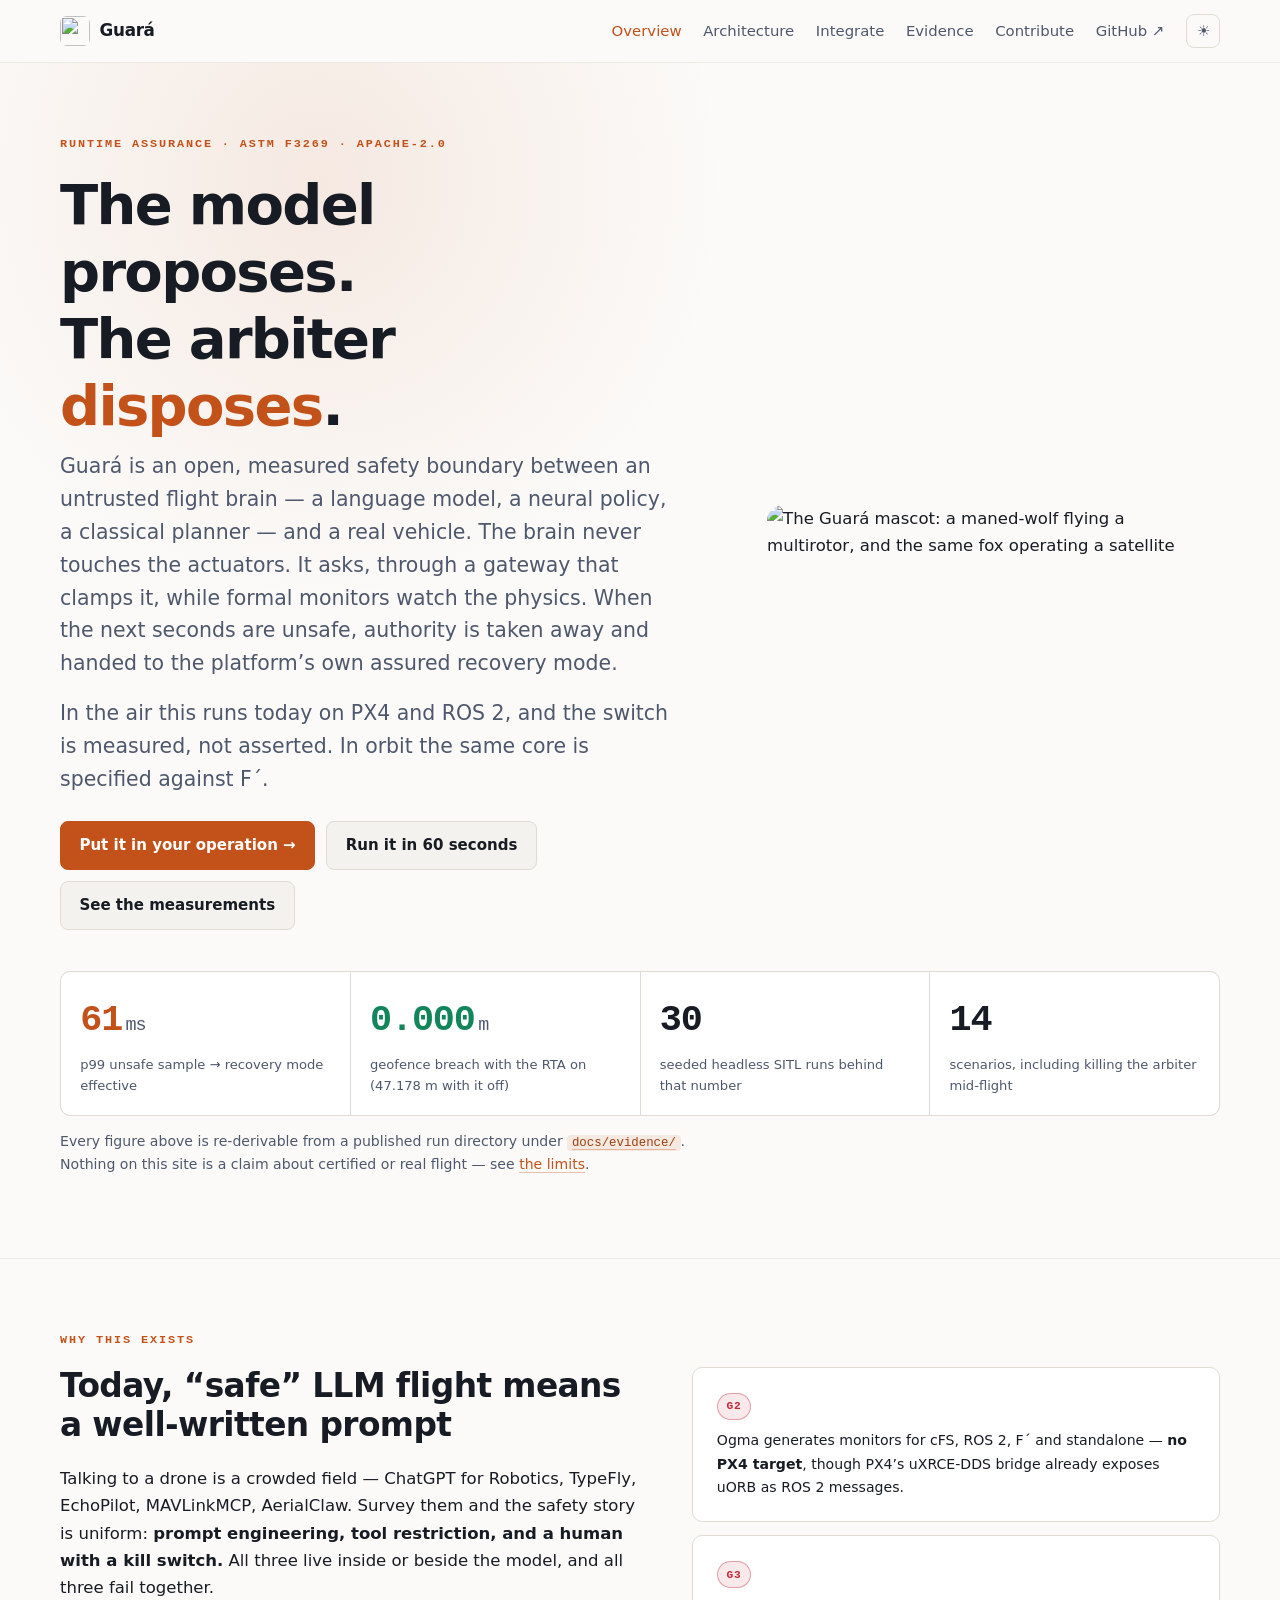
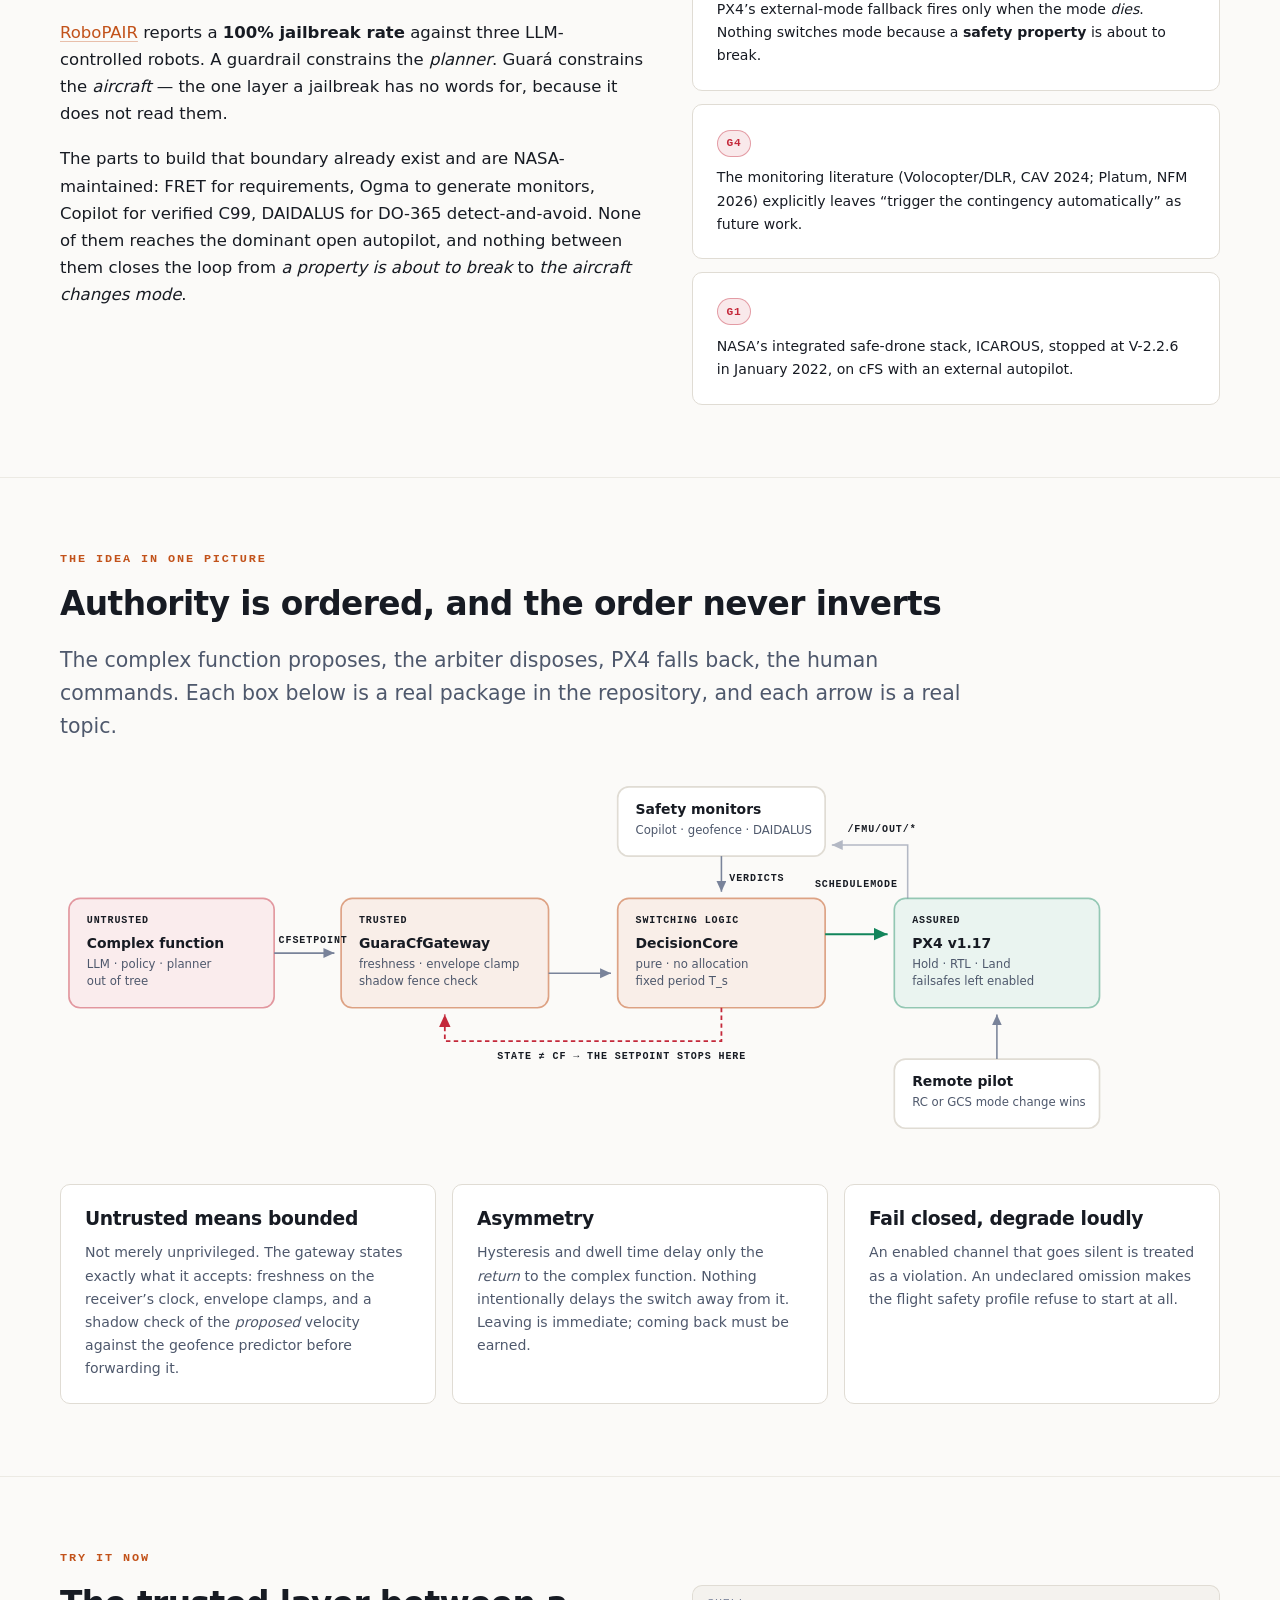
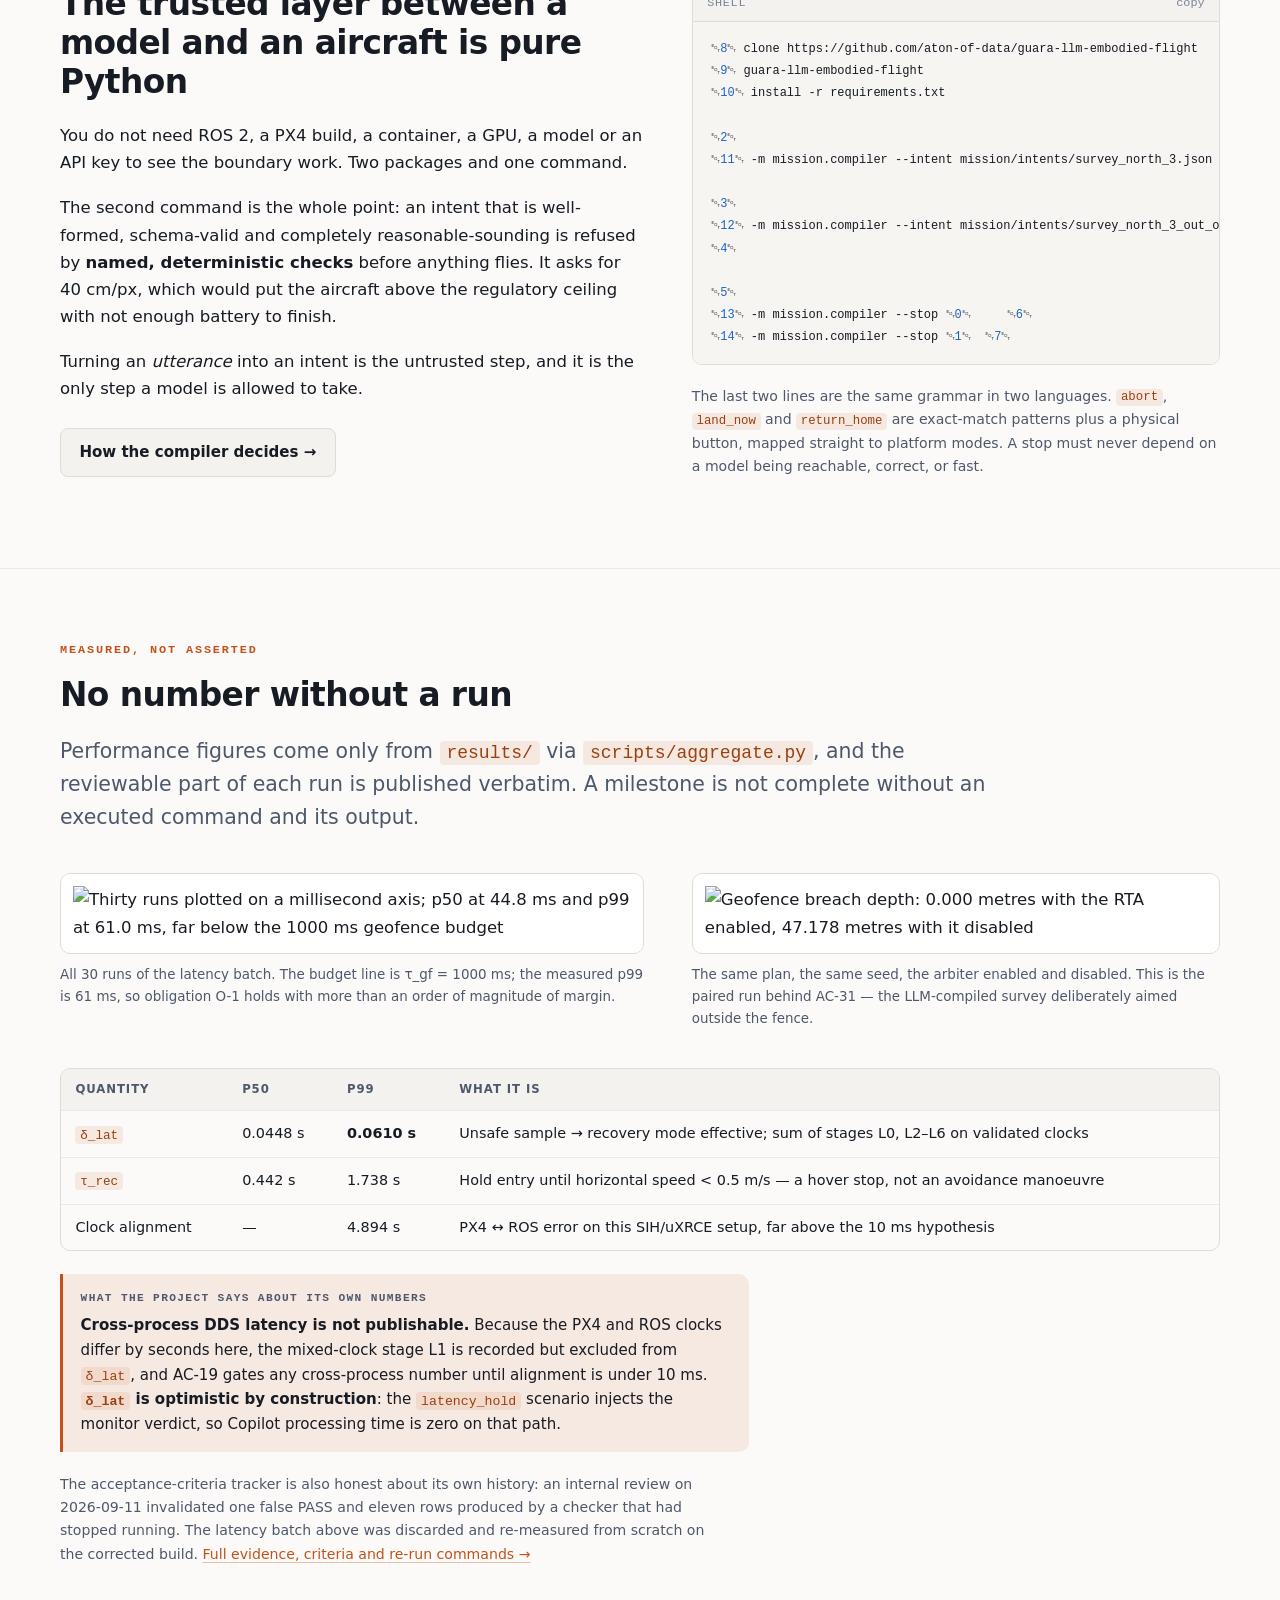
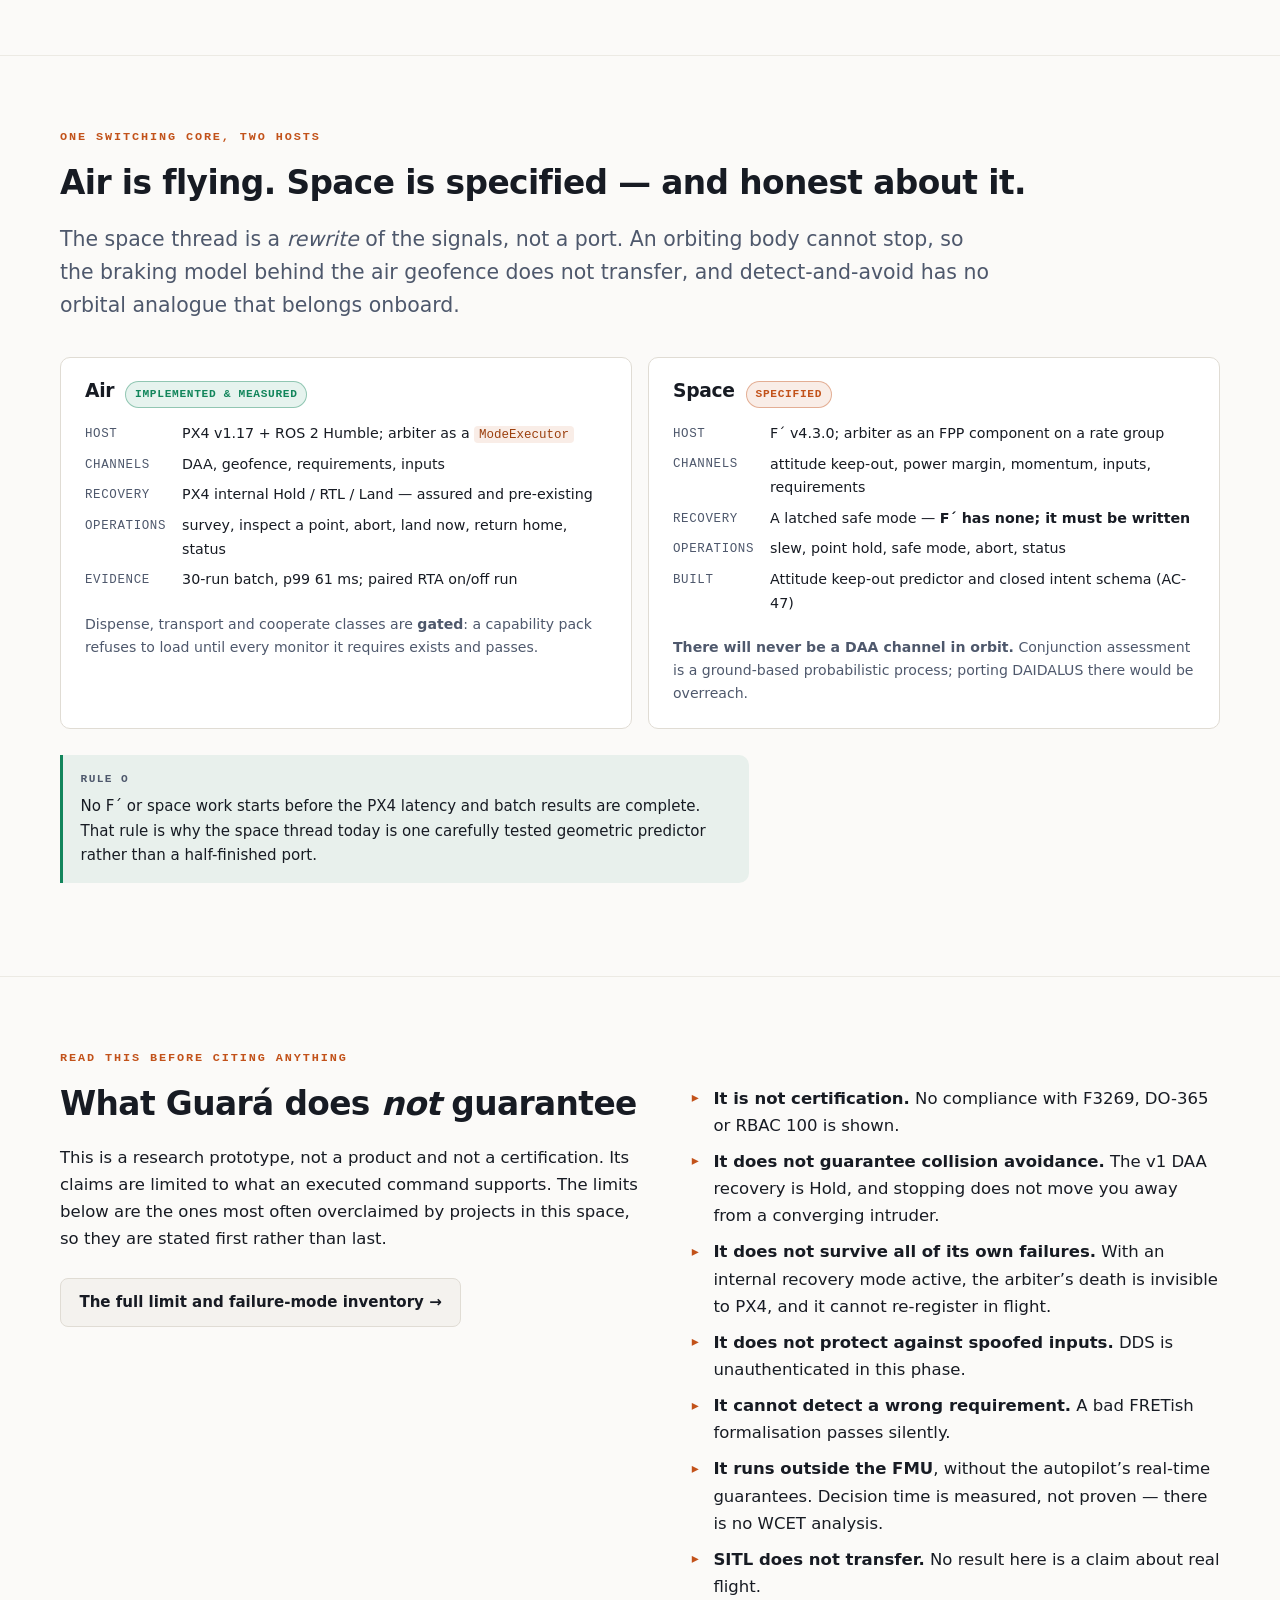
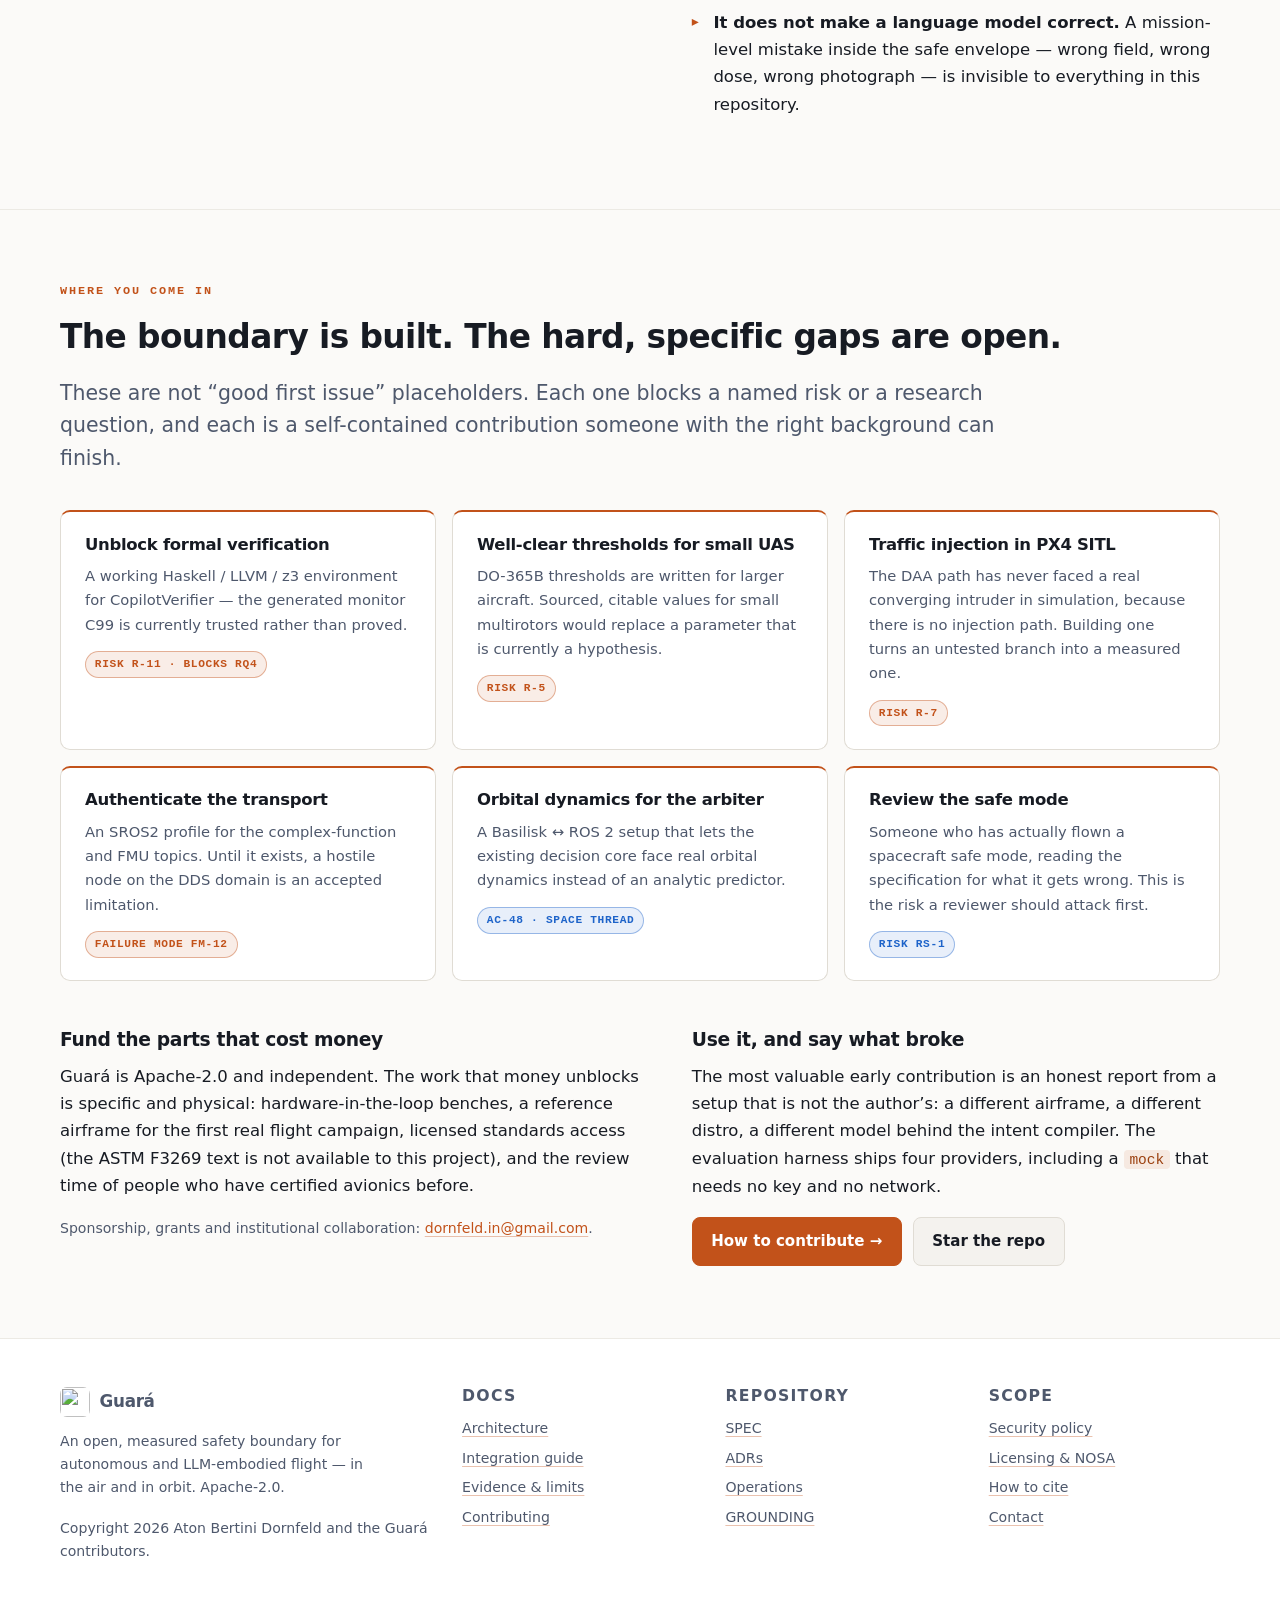
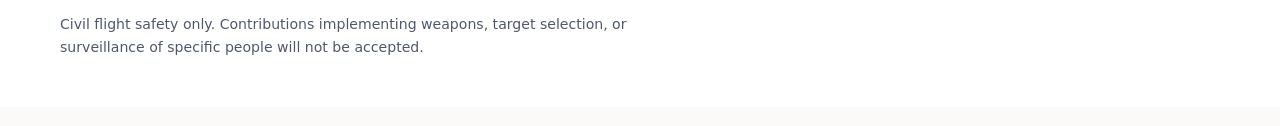
==== site/index.html @ 159bbda3 "feat(site): add the overview page The landing page states the gap, the authority chain, the measured" ====
<!-- SPDX-License-Identifier: Apache-2.0 -->
<!doctype html>
<html lang="en" data-theme="dark">
<head>
<meta charset="utf-8">
<meta name="viewport" content="width=device-width, initial-scale=1">
<title>Guará — a measured safety boundary for LLM-embodied flight</title>
<meta name="description" content="Open-source runtime assurance (ASTM F3269) that bounds what a language model, neural policy or planner can do to an aircraft or a spacecraft. PX4 + ROS 2 today, F´ next. p99 switch latency measured at 61 ms.">
<meta property="og:title" content="Guará — a measured safety boundary for LLM-embodied flight">
<meta property="og:description" content="The model proposes. The arbiter disposes. The autopilot recovers. Measured, not asserted: p99 switch latency 61 ms over 30 seeded runs.">
<meta property="og:type" content="website">
<meta property="og:image" content="assets/guara-mascot.png">
<link rel="icon" href="assets/guara-mascot.png">
<link rel="stylesheet" href="assets/style.css">
<style>
  /* ---- hero ---- */
  .hero { padding-block: 4.5rem 4rem; position: relative; overflow: hidden; }
  .hero::before {
    content: ""; position: absolute; inset: -40% 30% 40% -20%; pointer-events: none;
    background: radial-gradient(closest-side, var(--accent-dim), transparent 70%);
  }
  .hero .wrap { position: relative; }
  .hero-grid { display: grid; grid-template-columns: 1.12fr .88fr; gap: 3.5rem; align-items: center; }
  @media (max-width: 950px) { .hero-grid { grid-template-columns: 1fr; gap: 2.5rem; } }
  .hero h1 { margin-bottom: .7rem; }
  .hero h1 .hl { color: var(--accent); }
  .mascot { width: 100%; max-width: 420px; border-radius: 16px; display: block; margin-inline: auto; }

  .statbar {
    display: grid; grid-template-columns: repeat(4, minmax(0,1fr)); gap: 1px;
    background: var(--line); border: 1px solid var(--line); border-radius: var(--radius);
    overflow: hidden; margin-top: 2.6rem;
  }
  .statbar > div { background: var(--bg-panel); padding: 1.1rem 1.2rem; }
  @media (max-width: 760px) { .statbar { grid-template-columns: 1fr 1fr; } }

  /* ---- chain diagram ---- */
  .chain { width: 100%; height: auto; display: block; }
  .chain .box { fill: var(--bg-panel); stroke: var(--line); stroke-width: 1.5; }
  .chain .box-untrusted { fill: color-mix(in srgb, var(--unsafe) 9%, var(--bg-panel)); stroke: color-mix(in srgb, var(--unsafe) 45%, transparent); }
  .chain .box-trusted  { fill: color-mix(in srgb, var(--accent) 10%, var(--bg-panel)); stroke: color-mix(in srgb, var(--accent) 50%, transparent); }
  .chain .box-platform { fill: color-mix(in srgb, var(--clear) 9%, var(--bg-panel)); stroke: color-mix(in srgb, var(--clear) 42%, transparent); }
  .chain text { font-family: var(--sans); fill: var(--fg); }
  .chain .lbl { font-size: 12.5px; font-weight: 620; }
  .chain .sub { font-size: 10.5px; fill: var(--fg-muted); }
  .chain .tag { font-family: var(--mono); font-size: 9px; letter-spacing: .09em; text-transform: uppercase; font-weight: 600; }
  .chain .flow { stroke: var(--fg-faint); stroke-width: 1.4; fill: none; }
  .chain .flow-cut { stroke: var(--unsafe); stroke-width: 1.6; fill: none; stroke-dasharray: 4 3; }
  .chain .flow-rec { stroke: var(--clear); stroke-width: 1.8; fill: none; }

  /* ---- domain cards ---- */
  .domain { display: flex; flex-direction: column; gap: .9rem; height: 100%; }
  .domain .hd { display: flex; align-items: baseline; gap: .7rem; }
  .domain h3 { margin: 0; }
  .domain dl { margin: 0; display: grid; grid-template-columns: auto 1fr; gap: .45rem 1rem; font-size: .89rem; }
  .domain dt { color: var(--fg-muted); font-family: var(--mono); font-size: .78rem; text-transform: uppercase; letter-spacing: .05em; padding-top: .15em; }
  .domain dd { margin: 0; }

  /* ---- funding cards ---- */
  .ask { border-top: 2px solid var(--accent); }
  .ask h3 { font-size: 1.03rem; }
  .ask p { font-size: .92rem; margin-bottom: .7rem; }
</style>
</head>
<body>

<header class="site">
  <div class="wrap bar">
    <a class="brand" href="index.html"><img src="assets/guara-mascot.png" alt=""><span>Guará</span></a>
    <nav class="site">
      <a href="index.html" aria-current="page">Overview</a>
      <a href="architecture.html">Architecture</a>
      <a href="integrate.html">Integrate</a>
      <a href="evidence.html">Evidence</a>
      <a href="contribute.html">Contribute</a>
      <a href="https://github.com/aton-of-data/guara-llm-embodied-flight">GitHub&nbsp;↗</a>
      <button class="icon-btn" id="theme-toggle" type="button" aria-label="Switch theme">☾</button>
    </nav>
  </div>
</header>

<!-- ================= HERO ================= -->
<section class="hero">
  <div class="wrap">
    <div class="hero-grid">
      <div>
        <p class="eyebrow">Runtime assurance · ASTM F3269 · Apache-2.0</p>
        <h1>The model proposes.<br>The arbiter <span class="hl">disposes</span>.</h1>
        <p class="lede">
          Guará is an open, measured safety boundary between an untrusted flight brain — a language
          model, a neural policy, a classical planner — and a real vehicle. The brain never touches
          the actuators. It asks, through a gateway that clamps it, while formal monitors watch the
          physics. When the next seconds are unsafe, authority is taken away and handed to the
          platform&rsquo;s own assured recovery mode.
        </p>
        <p class="lede">
          In the air this runs today on PX4 and ROS 2, and the switch is measured, not asserted.
          In orbit the same core is specified against F´.
        </p>
        <div class="btn-row">
          <a class="btn btn-primary" href="integrate.html">Put it in your operation →</a>
          <a class="btn" href="#sixty">Run it in 60 seconds</a>
          <a class="btn" href="evidence.html">See the measurements</a>
        </div>
      </div>
      <div>
        <img class="mascot" src="assets/guara-mascot.png"
             alt="The Guará mascot: a maned-wolf flying a multirotor, and the same fox operating a satellite">
      </div>
    </div>

    <div class="statbar">
      <div class="stat accent">
        <span class="v">61<span class="u">ms</span></span>
        <span class="k">p99 unsafe sample → recovery mode effective</span>
      </div>
      <div class="stat clear">
        <span class="v">0.000<span class="u">m</span></span>
        <span class="k">geofence breach with the RTA on (47.178 m with it off)</span>
      </div>
      <div class="stat">
        <span class="v">30</span>
        <span class="k">seeded headless SITL runs behind that number</span>
      </div>
      <div class="stat">
        <span class="v">14</span>
        <span class="k">scenarios, including killing the arbiter mid-flight</span>
      </div>
    </div>
    <p class="small muted" style="margin-top:.9rem">
      Every figure above is re-derivable from a published run directory under
      <a href="https://github.com/aton-of-data/guara-llm-embodied-flight/tree/main/docs/evidence"><code>docs/evidence/</code></a>.
      Nothing on this site is a claim about certified or real flight — see
      <a href="#limits">the limits</a>.
    </p>
  </div>
</section>

<!-- ================= THE GAP ================= -->
<section id="gap">
  <div class="wrap">
    <p class="eyebrow">Why this exists</p>
    <div class="split">
      <div>
        <h2>Today, &ldquo;safe&rdquo; LLM flight means a well-written prompt</h2>
        <p>
          Talking to a drone is a crowded field — ChatGPT for Robotics, TypeFly, EchoPilot,
          MAVLinkMCP, AerialClaw. Survey them and the safety story is uniform:
          <strong>prompt engineering, tool restriction, and a human with a kill switch.</strong>
          All three live inside or beside the model, and all three fail together.
        </p>
        <p>
          <a href="https://arxiv.org/abs/2410.13691">RoboPAIR</a> reports a
          <strong>100% jailbreak rate</strong> against three LLM-controlled robots. A guardrail
          constrains the <em>planner</em>. Guará constrains the <em>aircraft</em> — the one layer
          a jailbreak has no words for, because it does not read them.
        </p>
        <p>
          The parts to build that boundary already exist and are NASA-maintained: FRET for
          requirements, Ogma to generate monitors, Copilot for verified C99, DAIDALUS for DO-365
          detect-and-avoid. None of them reaches the dominant open autopilot, and nothing between
          them closes the loop from <em>a property is about to break</em> to
          <em>the aircraft changes mode</em>.
        </p>
      </div>
      <div class="grid" style="gap:.8rem">
        <div class="panel">
          <span class="pill no">G2</span>
          <p class="small" style="margin:.6rem 0 0">
            Ogma generates monitors for cFS, ROS 2, F´ and standalone — <strong>no PX4 target</strong>,
            though PX4&rsquo;s uXRCE-DDS bridge already exposes uORB as ROS 2 messages.
          </p>
        </div>
        <div class="panel">
          <span class="pill no">G3</span>
          <p class="small" style="margin:.6rem 0 0">
            PX4&rsquo;s external-mode fallback fires only when the mode <em>dies</em>. Nothing
            switches mode because a <strong>safety property</strong> is about to break.
          </p>
        </div>
        <div class="panel">
          <span class="pill no">G4</span>
          <p class="small" style="margin:.6rem 0 0">
            The monitoring literature (Volocopter/DLR, CAV 2024; Platum, NFM 2026) explicitly
            leaves &ldquo;trigger the contingency automatically&rdquo; as future work.
          </p>
        </div>
        <div class="panel">
          <span class="pill no">G1</span>
          <p class="small" style="margin:.6rem 0 0">
            NASA&rsquo;s integrated safe-drone stack, ICAROUS, stopped at V-2.2.6 in January 2022,
            on cFS with an external autopilot.
          </p>
        </div>
      </div>
    </div>
  </div>
</section>

<!-- ================= THE CHAIN ================= -->
<section id="chain">
  <div class="wrap">
    <p class="eyebrow">The idea in one picture</p>
    <h2>Authority is ordered, and the order never inverts</h2>
    <p class="lede" style="margin-bottom:2.2rem">
      The complex function proposes, the arbiter disposes, PX4 falls back, the human commands.
      Each box below is a real package in the repository, and each arrow is a real topic.
    </p>

    <svg class="chain" viewBox="0 0 1040 330" role="img"
         aria-label="Authority chain: an untrusted complex function proposes a setpoint to a gateway that clamps it; monitors, a geofence predictor and a DAA node feed the DecisionCore, which can cut the gateway and command PX4 into an assured recovery mode.">
      <!-- untrusted -->
      <rect class="box box-untrusted" x="8" y="108" width="184" height="98" rx="10"/>
      <text class="tag" x="24" y="130" fill="var(--unsafe)">Untrusted</text>
      <text class="lbl" x="24" y="152">Complex function</text>
      <text class="sub" x="24" y="170">LLM · policy · planner</text>
      <text class="sub" x="24" y="186">out of tree</text>

      <!-- gateway -->
      <rect class="box box-trusted" x="252" y="108" width="186" height="98" rx="10"/>
      <text class="tag" x="268" y="130" fill="var(--accent)">Trusted</text>
      <text class="lbl" x="268" y="152">GuaraCfGateway</text>
      <text class="sub" x="268" y="170">freshness · envelope clamp</text>
      <text class="sub" x="268" y="186">shadow fence check</text>

      <!-- decision core -->
      <rect class="box box-trusted" x="500" y="108" width="186" height="98" rx="10"/>
      <text class="tag" x="516" y="130" fill="var(--accent)">Switching logic</text>
      <text class="lbl" x="516" y="152">DecisionCore</text>
      <text class="sub" x="516" y="170">pure · no allocation</text>
      <text class="sub" x="516" y="186">fixed period T_s</text>

      <!-- px4 -->
      <rect class="box box-platform" x="748" y="108" width="184" height="98" rx="10"/>
      <text class="tag" x="764" y="130" fill="var(--clear)">Assured</text>
      <text class="lbl" x="764" y="152">PX4 v1.17</text>
      <text class="sub" x="764" y="170">Hold · RTL · Land</text>
      <text class="sub" x="764" y="186">failsafes left enabled</text>

      <!-- monitors row -->
      <rect class="box" x="500" y="8" width="186" height="62" rx="10"/>
      <text class="lbl" x="516" y="32">Safety monitors</text>
      <text class="sub" x="516" y="50">Copilot · geofence · DAIDALUS</text>

      <!-- human -->
      <rect class="box" x="748" y="252" width="184" height="62" rx="10"/>
      <text class="lbl" x="764" y="276">Remote pilot</text>
      <text class="sub" x="764" y="294">RC or GCS mode change wins</text>

      <!-- arrows -->
      <defs>
        <marker id="ah" markerWidth="9" markerHeight="9" refX="7" refY="3.2" orient="auto">
          <path d="M0,0 L7,3.2 L0,6.4 z" fill="var(--fg-faint)"/>
        </marker>
        <marker id="ahr" markerWidth="9" markerHeight="9" refX="7" refY="3.2" orient="auto">
          <path d="M0,0 L7,3.2 L0,6.4 z" fill="var(--clear)"/>
        </marker>
        <marker id="ahx" markerWidth="9" markerHeight="9" refX="7" refY="3.2" orient="auto">
          <path d="M0,0 L7,3.2 L0,6.4 z" fill="var(--unsafe)"/>
        </marker>
      </defs>

      <path class="flow" d="M192,157 H246" marker-end="url(#ah)"/>
      <text class="tag" x="196" y="148" fill="var(--fg-faint)">CfSetpoint</text>

      <path class="flow" d="M438,175 H494" marker-end="url(#ah)"/>
      <path class="flow" d="M593,70 V102" marker-end="url(#ah)"/>
      <text class="tag" x="600" y="92" fill="var(--fg-faint)">verdicts</text>

      <path class="flow-rec" d="M686,140 H742" marker-end="url(#ahr)"/>
      <text class="tag" x="714" y="98" fill="var(--clear)" text-anchor="middle">scheduleMode</text>

      <path class="flow-cut" d="M593,206 V236 H345 V212" marker-end="url(#ahx)"/>
      <text class="tag" x="392" y="252" fill="var(--unsafe)">state ≠ CF → the setpoint stops here</text>

      <path class="flow" d="M840,252 V212" marker-end="url(#ah)"/>
      <path class="flow" d="M760,108 V60 H692" marker-end="url(#ah)" opacity=".55"/>
      <text class="tag" x="706" y="48" fill="var(--fg-faint)">/fmu/out/*</text>
    </svg>

    <div class="grid g3" style="margin-top:2.4rem">
      <div class="panel">
        <h3>Untrusted means bounded</h3>
        <p class="small muted" style="margin:0">
          Not merely unprivileged. The gateway states exactly what it accepts: freshness on the
          receiver&rsquo;s clock, envelope clamps, and a shadow check of the <em>proposed</em>
          velocity against the geofence predictor before forwarding it.
        </p>
      </div>
      <div class="panel">
        <h3>Asymmetry</h3>
        <p class="small muted" style="margin:0">
          Hysteresis and dwell time delay only the <em>return</em> to the complex function.
          Nothing intentionally delays the switch away from it. Leaving is immediate; coming back
          must be earned.
        </p>
      </div>
      <div class="panel">
        <h3>Fail closed, degrade loudly</h3>
        <p class="small muted" style="margin:0">
          An enabled channel that goes silent is treated as a violation. An undeclared omission
          makes the flight safety profile refuse to start at all.
        </p>
      </div>
    </div>
  </div>
</section>

<!-- ================= 60 SECONDS ================= -->
<section id="sixty">
  <div class="wrap">
    <p class="eyebrow">Try it now</p>
    <div class="split">
      <div>
        <h2>The trusted layer between a model and an aircraft is pure Python</h2>
        <p>
          You do not need ROS 2, a PX4 build, a container, a GPU, a model or an API key to see the
          boundary work. Two packages and one command.
        </p>
        <p>
          The second command is the whole point: an intent that is well-formed, schema-valid and
          completely reasonable-sounding is refused by <strong>named, deterministic checks</strong>
          before anything flies. It asks for 40&nbsp;cm/px, which would put the aircraft above the
          regulatory ceiling with not enough battery to finish.
        </p>
        <p>
          Turning an <em>utterance</em> into an intent is the untrusted step, and it is the only
          step a model is allowed to take.
        </p>
        <div class="btn-row">
          <a class="btn" href="integrate.html#compiler">How the compiler decides →</a>
        </div>
      </div>
      <div>
        <div class="code-head"><span>shell</span><button class="copy" data-label="copy" type="button">copy</button></div>
<pre><code class="language-bash">git clone https://github.com/aton-of-data/guara-llm-embodied-flight
cd guara-llm-embodied-flight
pip install -r requirements.txt

# an intent inside the envelope -> a flyable plan (exit 0)
python3 -m mission.compiler --intent mission/intents/survey_north_3.json

# the same survey at 40 cm/px -> refused, with the checks named (exit 2)
python3 -m mission.compiler --intent mission/intents/survey_north_3_out_of_envelope.json
# refused (checks): gsd_bounds, altitude_ceiling, energy

# the stop path, which never reaches a model at all
python3 -m mission.compiler --stop "land now"     # -> land_now
python3 -m mission.compiler --stop "pouse agora"  # -> land_now</code></pre>
        <p class="small muted">
          The last two lines are the same grammar in two languages. <code>abort</code>,
          <code>land_now</code> and <code>return_home</code> are exact-match patterns plus a
          physical button, mapped straight to platform modes. A stop must never depend on a model
          being reachable, correct, or fast.
        </p>
      </div>
    </div>
  </div>
</section>

<!-- ================= RESULTS ================= -->
<section id="results">
  <div class="wrap">
    <p class="eyebrow">Measured, not asserted</p>
    <h2>No number without a run</h2>
    <p class="lede">
      Performance figures come only from <code>results/</code> via <code>scripts/aggregate.py</code>,
      and the reviewable part of each run is published verbatim. A milestone is not complete
      without an executed command and its output.
    </p>

    <div class="split" style="margin-top:2.5rem">
      <figure>
        <div class="plate">
          <img src="assets/latency-distribution.svg"
               alt="Thirty runs plotted on a millisecond axis; p50 at 44.8 ms and p99 at 61.0 ms, far below the 1000 ms geofence budget">
        </div>
        <figcaption>
          All 30 runs of the latency batch. The budget line is τ_gf = 1000 ms; the measured p99 is
          61 ms, so obligation O-1 holds with more than an order of magnitude of margin.
        </figcaption>
      </figure>
      <figure>
        <div class="plate">
          <img src="assets/geofence-rta-pair.svg"
               alt="Geofence breach depth: 0.000 metres with the RTA enabled, 47.178 metres with it disabled">
        </div>
        <figcaption>
          The same plan, the same seed, the arbiter enabled and disabled. This is the paired run
          behind AC-31 — the LLM-compiled survey deliberately aimed outside the fence.
        </figcaption>
      </figure>
    </div>

    <div class="table-scroll" style="margin-top:1rem">
      <table>
        <thead><tr><th>Quantity</th><th>p50</th><th>p99</th><th>What it is</th></tr></thead>
        <tbody>
          <tr>
            <td><code>δ_lat</code></td><td>0.0448 s</td><td><strong>0.0610 s</strong></td>
            <td>Unsafe sample → recovery mode effective; sum of stages L0, L2–L6 on validated clocks</td>
          </tr>
          <tr>
            <td><code>τ_rec</code></td><td>0.442 s</td><td>1.738 s</td>
            <td>Hold entry until horizontal speed &lt; 0.5 m/s — a hover stop, not an avoidance manoeuvre</td>
          </tr>
          <tr>
            <td>Clock alignment</td><td>—</td><td>4.894 s</td>
            <td>PX4 ↔ ROS error on this SIH/uXRCE setup, far above the 10 ms hypothesis</td>
          </tr>
        </tbody>
      </table>
    </div>

    <div class="note" style="margin-top:1.4rem">
      <span class="tag">What the project says about its own numbers</span>
      <p>
        <strong>Cross-process DDS latency is not publishable.</strong> Because the PX4 and ROS
        clocks differ by seconds here, the mixed-clock stage L1 is recorded but excluded from
        <code>δ_lat</code>, and AC-19 gates any cross-process number until alignment is under
        10 ms. <strong><code>δ_lat</code> is optimistic by construction</strong>: the
        <code>latency_hold</code> scenario injects the monitor verdict, so Copilot processing
        time is zero on that path.
      </p>
    </div>
    <p class="small muted">
      The acceptance-criteria tracker is also honest about its own history: an internal review on
      2026-09-11 invalidated one false PASS and eleven rows produced by a checker that had stopped
      running. The latency batch above was discarded and re-measured from scratch on the corrected
      build. <a href="evidence.html">Full evidence, criteria and re-run commands →</a>
    </p>
  </div>
</section>

<!-- ================= DOMAINS ================= -->
<section id="domains">
  <div class="wrap">
    <p class="eyebrow">One switching core, two hosts</p>
    <h2>Air is flying. Space is specified — and honest about it.</h2>
    <p class="lede">
      The space thread is a <em>rewrite</em> of the signals, not a port. An orbiting body cannot
      stop, so the braking model behind the air geofence does not transfer, and detect-and-avoid
      has no orbital analogue that belongs onboard.
    </p>

    <div class="grid g2" style="margin-top:2.2rem">
      <div class="panel domain">
        <div class="hd"><h3>Air</h3><span class="pill ok">implemented &amp; measured</span></div>
        <dl>
          <dt>Host</dt><dd>PX4 v1.17 + ROS 2 Humble; arbiter as a <code>ModeExecutor</code></dd>
          <dt>Channels</dt><dd>DAA, geofence, requirements, inputs</dd>
          <dt>Recovery</dt><dd>PX4 internal Hold / RTL / Land — assured and pre-existing</dd>
          <dt>Operations</dt><dd>survey, inspect a point, abort, land now, return home, status</dd>
          <dt>Evidence</dt><dd>30-run batch, p99 61 ms; paired RTA on/off run</dd>
        </dl>
        <p class="small muted" style="margin:.4rem 0 0">
          Dispense, transport and cooperate classes are <strong>gated</strong>: a capability pack
          refuses to load until every monitor it requires exists and passes.
        </p>
      </div>

      <div class="panel domain">
        <div class="hd"><h3>Space</h3><span class="pill warn">specified</span></div>
        <dl>
          <dt>Host</dt><dd>F´ v4.3.0; arbiter as an FPP component on a rate group</dd>
          <dt>Channels</dt><dd>attitude keep-out, power margin, momentum, inputs, requirements</dd>
          <dt>Recovery</dt><dd>A latched safe mode — <strong>F´ has none; it must be written</strong></dd>
          <dt>Operations</dt><dd>slew, point hold, safe mode, abort, status</dd>
          <dt>Built</dt><dd>Attitude keep-out predictor and closed intent schema (AC-47)</dd>
        </dl>
        <p class="small muted" style="margin:.4rem 0 0">
          <strong>There will never be a DAA channel in orbit.</strong> Conjunction assessment is a
          ground-based probabilistic process; porting DAIDALUS there would be overreach.
        </p>
      </div>
    </div>

    <div class="note ok" style="margin-top:1.6rem">
      <span class="tag">Rule O</span>
      <p>
        No F´ or space work starts before the PX4 latency and batch results are complete. That rule
        is why the space thread today is one carefully tested geometric predictor rather than a
        half-finished port.
      </p>
    </div>
  </div>
</section>

<!-- ================= LIMITS ================= -->
<section id="limits">
  <div class="wrap">
    <p class="eyebrow">Read this before citing anything</p>
    <div class="split">
      <div>
        <h2>What Guará does <em>not</em> guarantee</h2>
        <p>
          This is a research prototype, not a product and not a certification. Its claims are
          limited to what an executed command supports. The limits below are the ones most often
          overclaimed by projects in this space, so they are stated first rather than last.
        </p>
        <div class="btn-row">
          <a class="btn" href="evidence.html#limits">The full limit and failure-mode inventory →</a>
        </div>
      </div>
      <div>
        <ul class="clean">
          <li><strong>It is not certification.</strong> No compliance with F3269, DO-365 or RBAC 100 is shown.</li>
          <li><strong>It does not guarantee collision avoidance.</strong> The v1 DAA recovery is Hold, and stopping does not move you away from a converging intruder.</li>
          <li><strong>It does not survive all of its own failures.</strong> With an internal recovery mode active, the arbiter&rsquo;s death is invisible to PX4, and it cannot re-register in flight.</li>
          <li><strong>It does not protect against spoofed inputs.</strong> DDS is unauthenticated in this phase.</li>
          <li><strong>It cannot detect a wrong requirement.</strong> A bad FRETish formalisation passes silently.</li>
          <li><strong>It runs outside the FMU</strong>, without the autopilot&rsquo;s real-time guarantees. Decision time is measured, not proven — there is no WCET analysis.</li>
          <li><strong>SITL does not transfer.</strong> No result here is a claim about real flight.</li>
          <li><strong>It does not make a language model correct.</strong> A mission-level mistake inside the safe envelope — wrong field, wrong dose, wrong photograph — is invisible to everything in this repository.</li>
        </ul>
      </div>
    </div>
  </div>
</section>

<!-- ================= INVOLVEMENT ================= -->
<section id="involve">
  <div class="wrap">
    <p class="eyebrow">Where you come in</p>
    <h2>The boundary is built. The hard, specific gaps are open.</h2>
    <p class="lede">
      These are not &ldquo;good first issue&rdquo; placeholders. Each one blocks a named risk or a
      research question, and each is a self-contained contribution someone with the right
      background can finish.
    </p>

    <div class="grid g3" style="margin-top:2.2rem">
      <div class="panel ask">
        <h3>Unblock formal verification</h3>
        <p class="muted">A working Haskell / LLVM / z3 environment for CopilotVerifier — the generated monitor C99 is currently trusted rather than proved.</p>
        <span class="pill warn">risk R-11 · blocks RQ4</span>
      </div>
      <div class="panel ask">
        <h3>Well-clear thresholds for small UAS</h3>
        <p class="muted">DO-365B thresholds are written for larger aircraft. Sourced, citable values for small multirotors would replace a parameter that is currently a hypothesis.</p>
        <span class="pill warn">risk R-5</span>
      </div>
      <div class="panel ask">
        <h3>Traffic injection in PX4 SITL</h3>
        <p class="muted">The DAA path has never faced a real converging intruder in simulation, because there is no injection path. Building one turns an untested branch into a measured one.</p>
        <span class="pill warn">risk R-7</span>
      </div>
      <div class="panel ask">
        <h3>Authenticate the transport</h3>
        <p class="muted">An SROS2 profile for the complex-function and FMU topics. Until it exists, a hostile node on the DDS domain is an accepted limitation.</p>
        <span class="pill warn">failure mode FM-12</span>
      </div>
      <div class="panel ask">
        <h3>Orbital dynamics for the arbiter</h3>
        <p class="muted">A Basilisk ↔ ROS 2 setup that lets the existing decision core face real orbital dynamics instead of an analytic predictor.</p>
        <span class="pill info">AC-48 · space thread</span>
      </div>
      <div class="panel ask">
        <h3>Review the safe mode</h3>
        <p class="muted">Someone who has actually flown a spacecraft safe mode, reading the specification for what it gets wrong. This is the risk a reviewer should attack first.</p>
        <span class="pill info">risk RS-1</span>
      </div>
    </div>

    <div class="split" style="margin-top:3rem">
      <div>
        <h3>Fund the parts that cost money</h3>
        <p>
          Guará is Apache-2.0 and independent. The work that money unblocks is specific and
          physical: hardware-in-the-loop benches, a reference airframe for the first real flight
          campaign, licensed standards access (the ASTM F3269 text is not available to this
          project), and the review time of people who have certified avionics before.
        </p>
        <p class="small muted">
          Sponsorship, grants and institutional collaboration:
          <a href="mailto:dornfeld.in@gmail.com">dornfeld.in@gmail.com</a>.
        </p>
      </div>
      <div>
        <h3>Use it, and say what broke</h3>
        <p>
          The most valuable early contribution is an honest report from a setup that is not the
          author&rsquo;s: a different airframe, a different distro, a different model behind the
          intent compiler. The evaluation harness ships four providers, including a
          <code>mock</code> that needs no key and no network.
        </p>
        <div class="btn-row" style="margin-top:.8rem">
          <a class="btn btn-primary" href="contribute.html">How to contribute →</a>
          <a class="btn" href="https://github.com/aton-of-data/guara-llm-embodied-flight">Star the repo</a>
        </div>
      </div>
    </div>
  </div>
</section>

<footer class="site">
  <div class="wrap cols">
    <div>
      <a class="brand" href="index.html" style="margin-bottom:.8rem"><img src="assets/guara-mascot.png" alt=""><span>Guará</span></a>
      <p class="small" style="max-width:34ch">
        An open, measured safety boundary for autonomous and LLM-embodied flight — in the air and
        in orbit. Apache-2.0.
      </p>
      <p class="small">Copyright 2026 Aton Bertini Dornfeld and the Guará contributors.</p>
    </div>
    <div>
      <h4>Docs</h4>
      <ul class="small">
        <li><a href="architecture.html">Architecture</a></li>
        <li><a href="integrate.html">Integration guide</a></li>
        <li><a href="evidence.html">Evidence &amp; limits</a></li>
        <li><a href="contribute.html">Contributing</a></li>
      </ul>
    </div>
    <div>
      <h4>Repository</h4>
      <ul class="small">
        <li><a href="https://github.com/aton-of-data/guara-llm-embodied-flight/blob/main/docs/SPEC.md">SPEC</a></li>
        <li><a href="https://github.com/aton-of-data/guara-llm-embodied-flight/tree/main/docs/adr">ADRs</a></li>
        <li><a href="https://github.com/aton-of-data/guara-llm-embodied-flight/tree/main/docs/operations">Operations</a></li>
        <li><a href="https://github.com/aton-of-data/guara-llm-embodied-flight/blob/main/GROUNDING.md">GROUNDING</a></li>
      </ul>
    </div>
    <div>
      <h4>Scope</h4>
      <ul class="small">
        <li><a href="https://github.com/aton-of-data/guara-llm-embodied-flight/blob/main/SECURITY.md">Security policy</a></li>
        <li><a href="https://github.com/aton-of-data/guara-llm-embodied-flight/blob/main/docs/LICENSING.md">Licensing &amp; NOSA</a></li>
        <li><a href="https://github.com/aton-of-data/guara-llm-embodied-flight/blob/main/CITATION.cff">How to cite</a></li>
        <li><a href="mailto:dornfeld.in@gmail.com">Contact</a></li>
      </ul>
    </div>
  </div>
  <div class="wrap" style="margin-top:2rem">
    <p class="small" style="margin:0">
      Civil flight safety only. Contributions implementing weapons, target selection, or
      surveillance of specific people will not be accepted.
    </p>
  </div>
</footer>

<script src="assets/site.js"></script>
</body>
</html>
---- site/assets/style.css ----
/* SPDX-License-Identifier: Apache-2.0 */
/* Guará project site — shared design system.
   Dark-first instrument palette: ink ground, guará amber accent, and the two
   state colours the RTA itself uses (clear / unsafe). */

:root {
  --ink-900: #0b0e14;
  --ink-850: #10141c;
  --ink-800: #141924;
  --ink-750: #1a2030;
  --ink-700: #232b3d;
  --ink-600: #333d54;

  --fg:        #e6e9f0;
  --fg-muted:  #9aa5bb;
  --fg-faint:  #6b7691;

  --accent:      #ff8a3d;
  --accent-soft: #ffb37a;
  --accent-dim:  rgba(255, 138, 61, 0.12);

  --clear:  #3ddc97;
  --unsafe: #ff5c6c;
  --info:   #5aa9ff;

  --bg:       var(--ink-900);
  --bg-panel: var(--ink-850);
  --bg-raise: var(--ink-800);
  --bg-code:  var(--ink-800);
  --line:     var(--ink-700);
  --line-soft:var(--ink-750);

  --mono: ui-monospace, SFMono-Regular, "SF Mono", Menlo, Consolas, "Liberation Mono", monospace;
  --sans: "Inter", ui-sans-serif, system-ui, -apple-system, "Segoe UI", Helvetica, Arial, sans-serif;

  --measure: 72ch;
  --radius: 10px;
  --shadow: 0 1px 2px rgba(0,0,0,.4), 0 8px 28px rgba(0,0,0,.28);
}

:root[data-theme="light"] {
  --fg:        #171b23;
  --fg-muted:  #4e586c;
  --fg-faint:  #79839a;
  --accent:      #c2521a;
  --accent-soft: #9b400f;
  --accent-dim:  rgba(194, 82, 26, 0.10);
  --clear:  #12855b;
  --unsafe: #c4283a;
  --info:   #1d63c9;
  --bg:       #fbfaf8;
  --bg-panel: #ffffff;
  --bg-raise: #f4f2ee;
  --bg-code:  #f6f5f2;
  --line:     #e0dcd4;
  --line-soft:#eceae4;
  --shadow: 0 1px 2px rgba(23,27,35,.06), 0 8px 24px rgba(23,27,35,.06);
}

* { box-sizing: border-box; }

html { scroll-behavior: smooth; scroll-padding-top: 88px; }
@media (prefers-reduced-motion: reduce) { html { scroll-behavior: auto; } }

body {
  margin: 0;
  background: var(--bg);
  color: var(--fg);
  font-family: var(--sans);
  font-size: 16.5px;
  line-height: 1.65;
  -webkit-font-smoothing: antialiased;
  text-rendering: optimizeLegibility;
}

/* ---------- layout ---------- */

.wrap { width: min(1160px, calc(100% - 3rem)); margin-inline: auto; }
.narrow { max-width: var(--measure); }

section { padding-block: 4.5rem; }
section + section { border-top: 1px solid var(--line-soft); }

@media (max-width: 640px) {
  .wrap { width: calc(100% - 2rem); }
  section { padding-block: 3rem; }
}

/* ---------- type ---------- */

h1, h2, h3, h4 { line-height: 1.2; letter-spacing: -0.018em; margin: 0 0 .6em; font-weight: 640; }
h1 { font-size: clamp(2.1rem, 5.2vw, 3.5rem); letter-spacing: -0.03em; }
h2 { font-size: clamp(1.5rem, 3.2vw, 2.05rem); }
h3 { font-size: 1.17rem; }
h4 { font-size: .98rem; text-transform: uppercase; letter-spacing: .08em; color: var(--fg-muted); font-weight: 600; }

p { margin: 0 0 1.1rem; max-width: var(--measure); }
a { color: var(--accent); text-decoration-color: color-mix(in srgb, var(--accent) 35%, transparent); text-underline-offset: 3px; }
a:hover { text-decoration-color: currentColor; }

.lede { font-size: clamp(1.06rem, 2.1vw, 1.28rem); color: var(--fg-muted); line-height: 1.6; }
.eyebrow {
  font-family: var(--mono); font-size: .74rem; letter-spacing: .16em;
  text-transform: uppercase; color: var(--accent); margin: 0 0 1rem; font-weight: 600;
}
.muted { color: var(--fg-muted); }
.small { font-size: .88rem; }
code, kbd { font-family: var(--mono); font-size: .88em; }
:not(pre) > code {
  background: var(--accent-dim); color: var(--accent-soft);
  padding: .12em .38em; border-radius: 4px;
}
:root[data-theme="light"] :not(pre) > code { color: var(--accent-soft); }

/* ---------- header ---------- */

header.site {
  position: sticky; top: 0; z-index: 50;
  backdrop-filter: saturate(1.4) blur(12px);
  background: color-mix(in srgb, var(--bg) 86%, transparent);
  border-bottom: 1px solid var(--line-soft);
}
header.site .bar { display: flex; align-items: center; gap: 1.5rem; height: 62px; }
.brand { display: flex; align-items: center; gap: .6rem; font-weight: 680; letter-spacing: -.02em; color: var(--fg); text-decoration: none; font-size: 1.05rem; }
.brand img { width: 30px; height: 30px; border-radius: 7px; object-fit: cover; }
nav.site { display: flex; gap: 1.35rem; margin-left: auto; align-items: center; }
nav.site a { color: var(--fg-muted); text-decoration: none; font-size: .93rem; font-weight: 500; }
nav.site a:hover, nav.site a[aria-current="page"] { color: var(--fg); }
nav.site a[aria-current="page"] { color: var(--accent); }
.icon-btn {
  background: transparent; border: 1px solid var(--line); color: var(--fg-muted);
  width: 34px; height: 34px; border-radius: 8px; cursor: pointer;
  display: grid; place-items: center; font-size: .95rem; line-height: 1;
}
.icon-btn:hover { color: var(--fg); border-color: var(--fg-faint); }
@media (max-width: 860px) {
  nav.site { gap: .9rem; min-width: 0; overflow-x: auto; -ms-overflow-style: none; scrollbar-width: none; }
  nav.site::-webkit-scrollbar { display: none; }
  nav.site a { font-size: .86rem; white-space: nowrap; }
  .brand span { display: none; }
}

/* ---------- buttons ---------- */

.btn {
  display: inline-flex; align-items: center; gap: .5rem;
  padding: .68rem 1.15rem; border-radius: 8px; font-size: .94rem; font-weight: 580;
  text-decoration: none; border: 1px solid var(--line); color: var(--fg);
  background: var(--bg-raise); transition: border-color .15s, transform .15s, background .15s;
}
.btn:hover { border-color: var(--fg-faint); transform: translateY(-1px); }
.btn-primary { background: var(--accent); border-color: var(--accent); color: #140a02; font-weight: 640; }
.btn-primary:hover { background: var(--accent-soft); border-color: var(--accent-soft); }
:root[data-theme="light"] .btn-primary { color: #fff; }
.btn-row { display: flex; flex-wrap: wrap; gap: .7rem; margin-top: 1.6rem; }

/* ---------- panels, grids ---------- */

.panel {
  background: var(--bg-panel); border: 1px solid var(--line);
  border-radius: var(--radius); padding: 1.4rem 1.5rem;
}
.grid { display: grid; gap: 1rem; }
.g2 { grid-template-columns: repeat(2, minmax(0,1fr)); }
.g3 { grid-template-columns: repeat(3, minmax(0,1fr)); }
.g4 { grid-template-columns: repeat(4, minmax(0,1fr)); }
@media (max-width: 900px) { .g3, .g4 { grid-template-columns: repeat(2, minmax(0,1fr)); } }
@media (max-width: 620px) { .g2, .g3, .g4 { grid-template-columns: minmax(0, 1fr); } }

.split { display: grid; grid-template-columns: minmax(0, 1.05fr) minmax(0, .95fr); gap: 3rem; align-items: start; }
@media (max-width: 900px) { .split { grid-template-columns: minmax(0, 1fr); gap: 2rem; } }

/* ---------- stat ---------- */

.stat { display: flex; flex-direction: column; gap: .2rem; }
.stat .v { font-family: var(--mono); font-size: clamp(1.7rem, 3.4vw, 2.3rem); font-weight: 600; letter-spacing: -.03em; color: var(--fg); }
.stat .v .u { font-size: .5em; color: var(--fg-muted); margin-left: .18em; font-weight: 500; }
.stat .k { font-size: .82rem; color: var(--fg-muted); }
.stat.accent .v { color: var(--accent); }
.stat.clear .v { color: var(--clear); }

/* ---------- code ---------- */

pre {
  background: var(--bg-code); border: 1px solid var(--line); border-radius: var(--radius);
  padding: 1rem 1.15rem; overflow-x: auto; margin: 0 0 1.2rem;
  font-size: .855rem; line-height: 1.62; tab-size: 2;
}
pre code { font-family: var(--mono); color: var(--fg); background: none; padding: 0; }
.code-head {
  display: flex; align-items: center; gap: .6rem; justify-content: space-between;
  font-family: var(--mono); font-size: .74rem; letter-spacing: .06em; text-transform: uppercase;
  color: var(--fg-faint); background: var(--bg-raise);
  border: 1px solid var(--line); border-bottom: none;
  border-radius: var(--radius) var(--radius) 0 0; padding: .5rem .9rem;
}
.code-head + pre { border-radius: 0 0 var(--radius) var(--radius); margin-bottom: 1.2rem; }
.code-head > span { min-width: 0; overflow-wrap: anywhere; }
.copy { background: none; border: none; color: var(--fg-faint); cursor: pointer; font: inherit; padding: 0; flex: 0 0 auto; }
.copy:hover { color: var(--accent); }

/* token colours (applied by site.js) */
.t-cmt { color: var(--fg-faint); font-style: italic; }
.t-str { color: var(--clear); }
.t-kw  { color: var(--accent); }
.t-num { color: var(--info); }
.t-fn  { color: var(--accent-soft); }

/* ---------- tables ---------- */

.table-scroll { overflow-x: auto; border: 1px solid var(--line); border-radius: var(--radius); }
table { border-collapse: collapse; width: 100%; font-size: .9rem; }
th, td { text-align: left; padding: .68rem .9rem; border-bottom: 1px solid var(--line-soft); vertical-align: top; }
thead th {
  font-size: .73rem; text-transform: uppercase; letter-spacing: .08em;
  color: var(--fg-muted); background: var(--bg-raise); font-weight: 600; white-space: nowrap;
}
tbody tr:last-child td { border-bottom: none; }
tbody tr:hover { background: var(--bg-raise); }
td code { white-space: nowrap; }

/* ---------- badges / pills ---------- */

.pill {
  display: inline-flex; align-items: center; gap: .35rem;
  font-family: var(--mono); font-size: .7rem; letter-spacing: .06em; text-transform: uppercase;
  padding: .2rem .55rem; border-radius: 999px; border: 1px solid var(--line);
  color: var(--fg-muted); white-space: nowrap; font-weight: 600;
}
.pill.ok   { color: var(--clear);  border-color: color-mix(in srgb, var(--clear) 40%, transparent);  background: color-mix(in srgb, var(--clear) 10%, transparent); }
.pill.warn { color: var(--accent); border-color: color-mix(in srgb, var(--accent) 40%, transparent); background: var(--accent-dim); }
.pill.no   { color: var(--unsafe); border-color: color-mix(in srgb, var(--unsafe) 40%, transparent); background: color-mix(in srgb, var(--unsafe) 10%, transparent); }
.pill.info { color: var(--info);   border-color: color-mix(in srgb, var(--info) 40%, transparent);   background: color-mix(in srgb, var(--info) 10%, transparent); }
.pill-row { display: flex; flex-wrap: wrap; gap: .4rem; }

/* ---------- callouts ---------- */

.note {
  border-left: 3px solid var(--accent); background: var(--accent-dim);
  padding: .95rem 1.1rem; border-radius: 0 var(--radius) var(--radius) 0; margin: 0 0 1.3rem;
  font-size: .94rem; max-width: var(--measure);
}
.note p:last-child { margin-bottom: 0; }
.note.limit  { border-left-color: var(--unsafe); background: color-mix(in srgb, var(--unsafe) 8%, transparent); }
.note.ok     { border-left-color: var(--clear);  background: color-mix(in srgb, var(--clear) 8%, transparent); }
.note .tag {
  display: block; font-family: var(--mono); font-size: .7rem; letter-spacing: .12em;
  text-transform: uppercase; color: var(--fg-muted); margin-bottom: .35rem; font-weight: 600;
}

/* ---------- figure plate (evidence SVGs keep their own light ground) ---------- */

.plate {
  background: #fff; border: 1px solid var(--line); border-radius: var(--radius);
  padding: .75rem; overflow-x: auto;
}
.plate img { display: block; width: 100%; height: auto; }
figure { margin: 0 0 1.4rem; }
figcaption { font-size: .84rem; color: var(--fg-muted); margin-top: .6rem; }

/* ---------- steps ---------- */

ol.steps { list-style: none; counter-reset: s; padding: 0; margin: 0; }
ol.steps > li { counter-increment: s; position: relative; padding-left: 3rem; padding-bottom: 2rem; border-left: 1px solid var(--line); margin-left: 1rem; }
ol.steps > li:last-child { border-left-color: transparent; padding-bottom: 0; }
ol.steps > li::before {
  content: counter(s); position: absolute; left: -1rem; top: -.1rem;
  width: 2rem; height: 2rem; border-radius: 50%;
  background: var(--bg-raise); border: 1px solid var(--line); color: var(--accent);
  display: grid; place-items: center; font-family: var(--mono); font-size: .85rem; font-weight: 600;
}
ol.steps > li > h3 { margin-top: 0; }

/* ---------- doc layout with sidebar ---------- */

.doc { display: grid; grid-template-columns: 232px minmax(0, 1fr); gap: 3.5rem; align-items: start; padding-block: 3rem; }
.doc-body { min-width: 0; }
.doc-body > section { min-width: 0; }
.toc { position: sticky; top: 86px; font-size: .89rem; }
.toc h4 { margin-bottom: .8rem; }
.toc a { display: block; color: var(--fg-muted); text-decoration: none; padding: .26rem 0 .26rem .75rem; border-left: 2px solid var(--line-soft); }
.toc a:hover { color: var(--fg); border-left-color: var(--fg-faint); }
.toc a.active { color: var(--accent); border-left-color: var(--accent); }
.doc-body > section { padding-block: 0 3.2rem; border: none; }
.doc-body > section + section { border-top: 1px solid var(--line-soft); padding-top: 3.2rem; }
@media (max-width: 900px) { .doc { grid-template-columns: minmax(0, 1fr); gap: 1.5rem; } .toc { position: static; display: none; } }

/* ---------- misc ---------- */

ul.clean { list-style: none; padding: 0; margin: 0 0 1.2rem; max-width: var(--measure); }
ul.clean > li { padding-left: 1.35rem; position: relative; margin-bottom: .55rem; }
ul.clean > li::before { content: "▸"; position: absolute; left: 0; color: var(--accent); font-size: .85em; top: .1em; }
ul.tight > li { margin-bottom: .3rem; }

hr.rule { border: none; border-top: 1px solid var(--line-soft); margin: 2.5rem 0; }

footer.site { border-top: 1px solid var(--line-soft); padding-block: 3rem; color: var(--fg-muted); font-size: .9rem; background: var(--bg-panel); }
footer.site a { color: var(--fg-muted); }
footer.site a:hover { color: var(--accent); }
footer.site .cols { display: grid; grid-template-columns: 1.6fr repeat(3, 1fr); gap: 2rem; }
@media (max-width: 800px) { footer.site .cols { grid-template-columns: 1fr 1fr; } }
footer.site h4 { margin-bottom: .7rem; }
footer.site ul { list-style: none; padding: 0; margin: 0; }
footer.site li { margin-bottom: .4rem; }
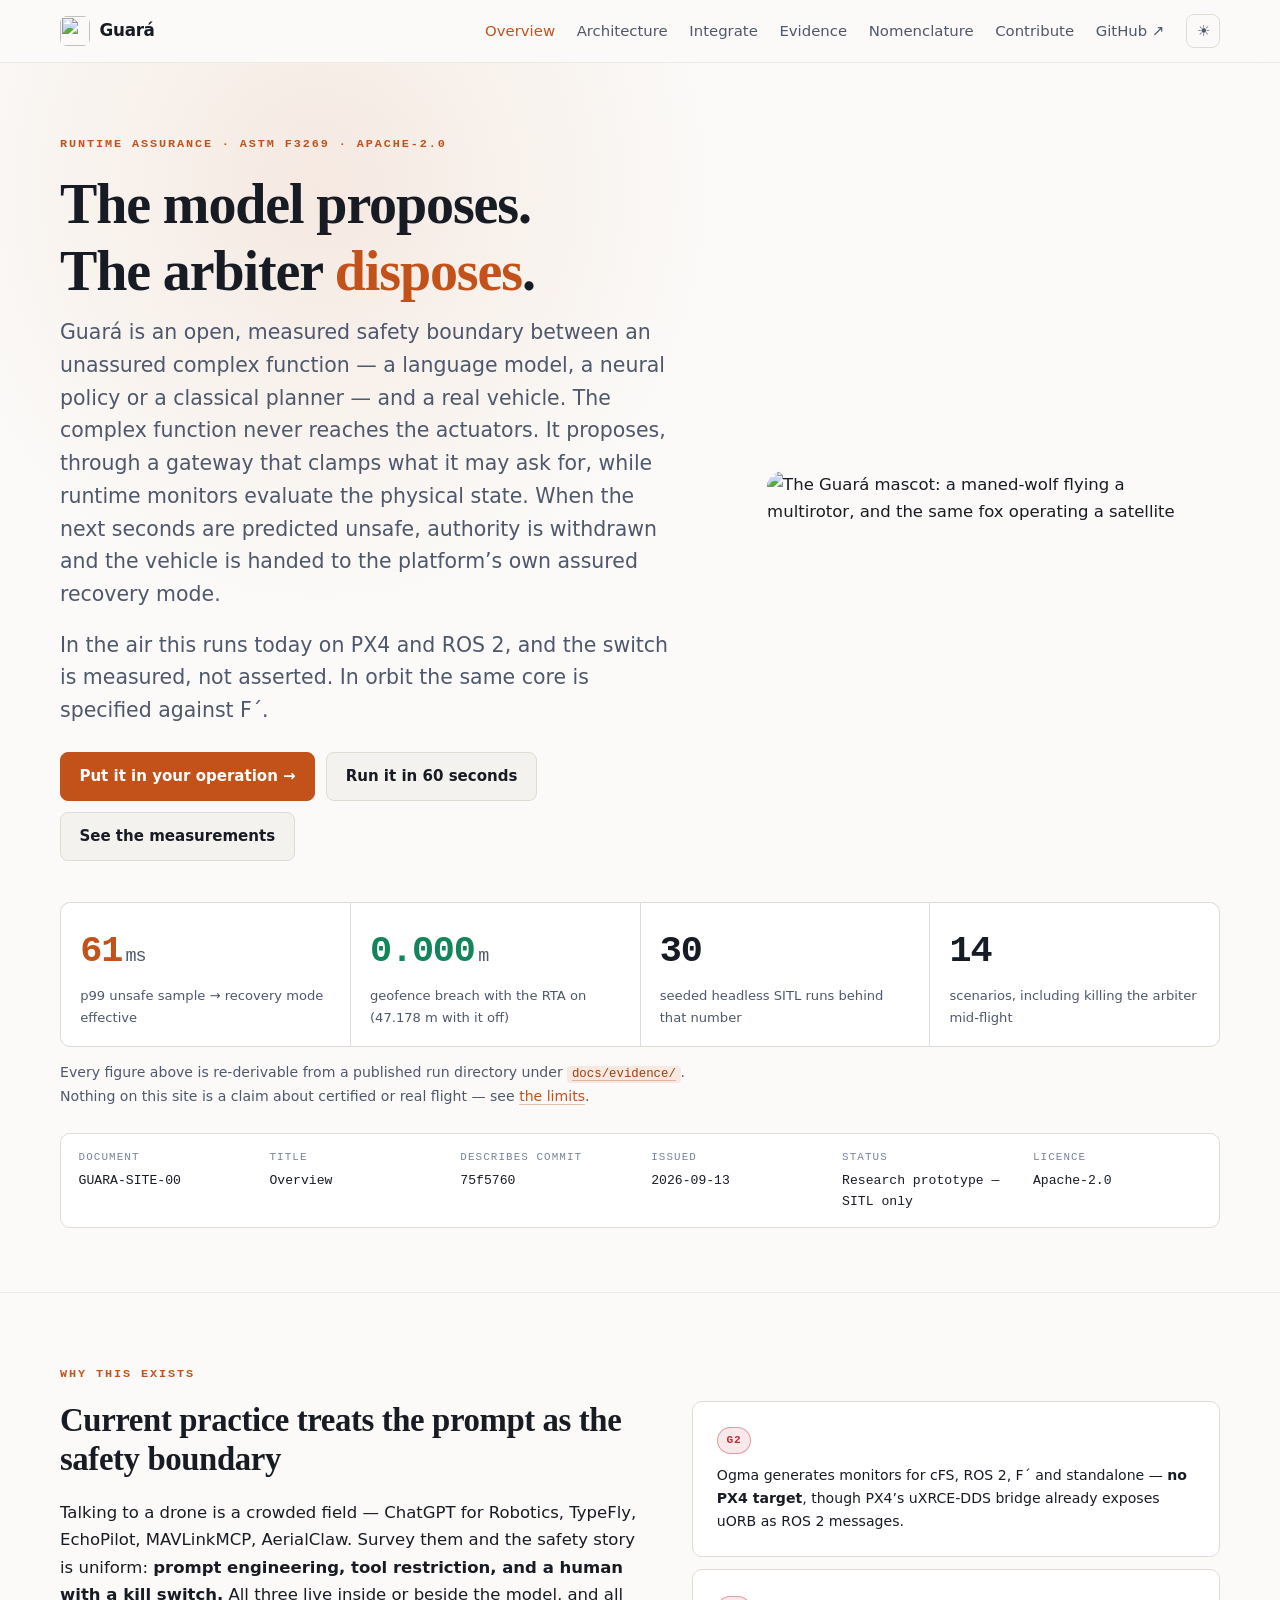
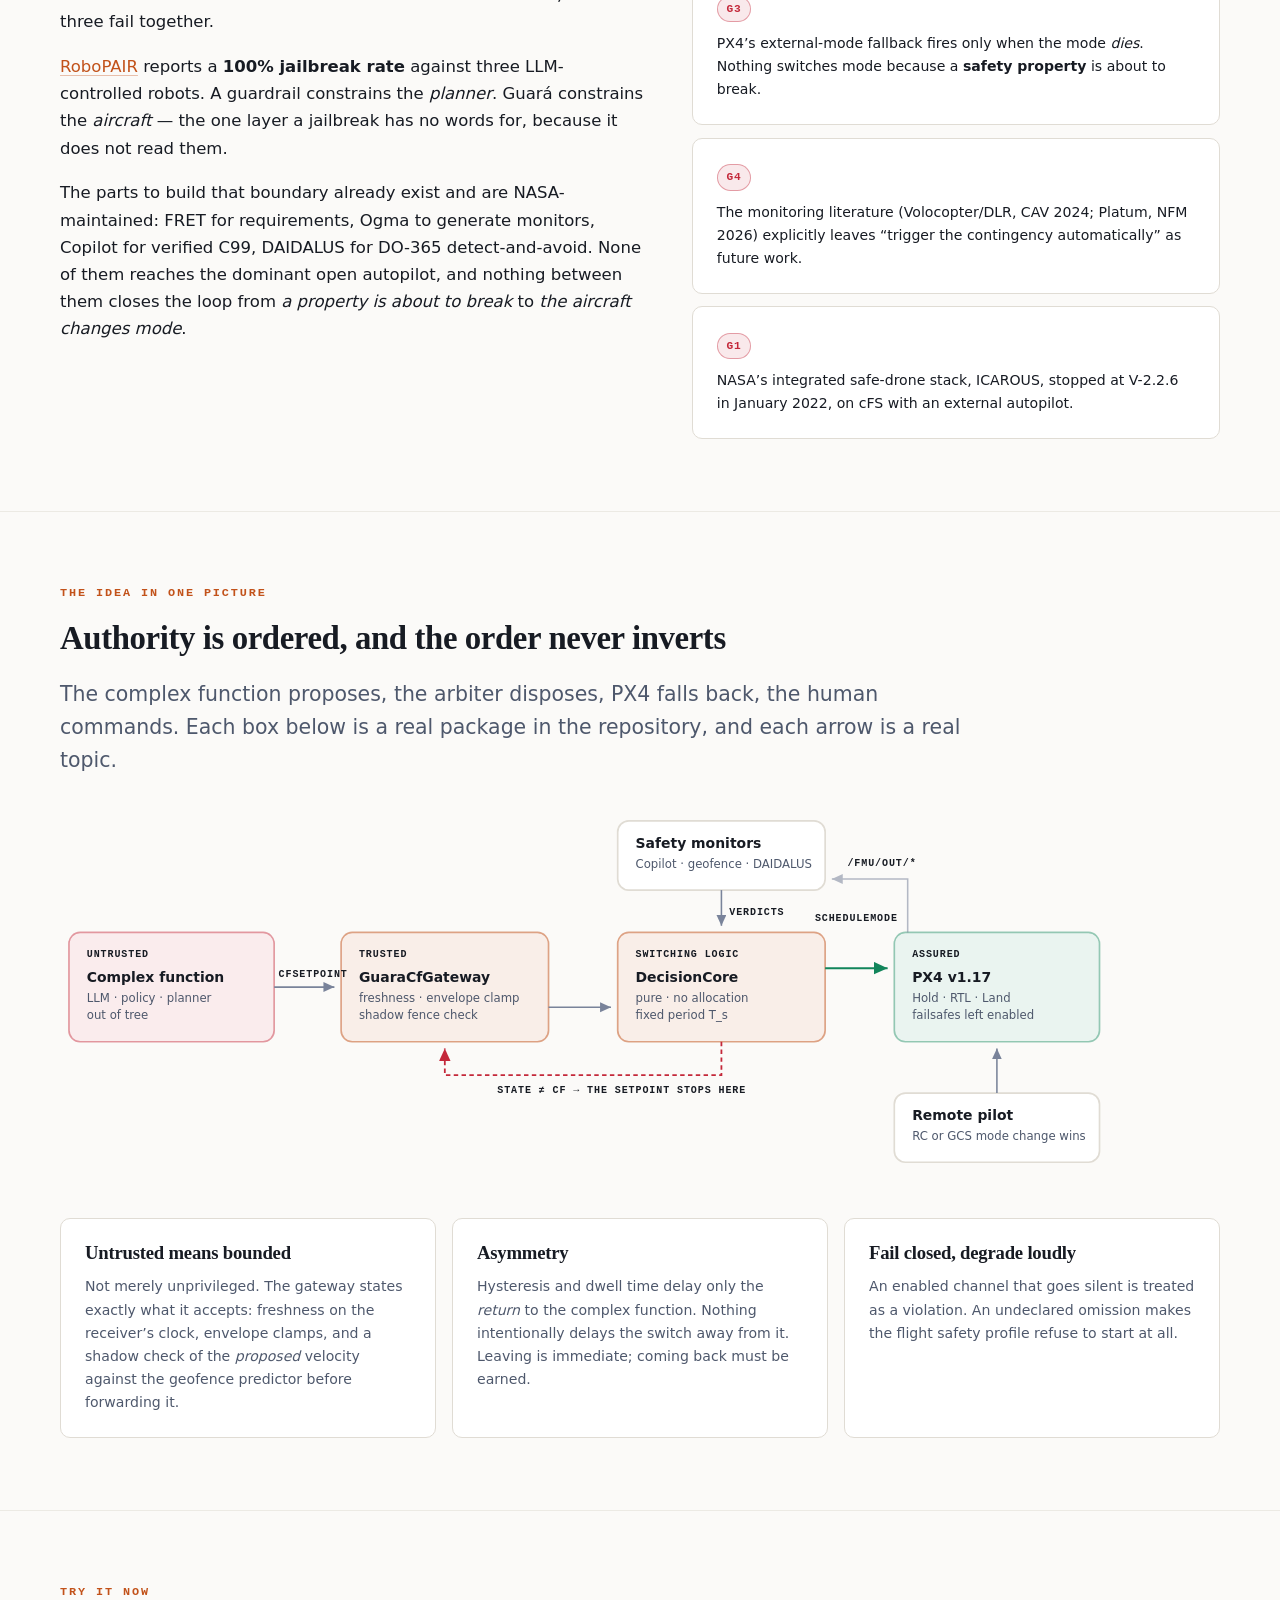
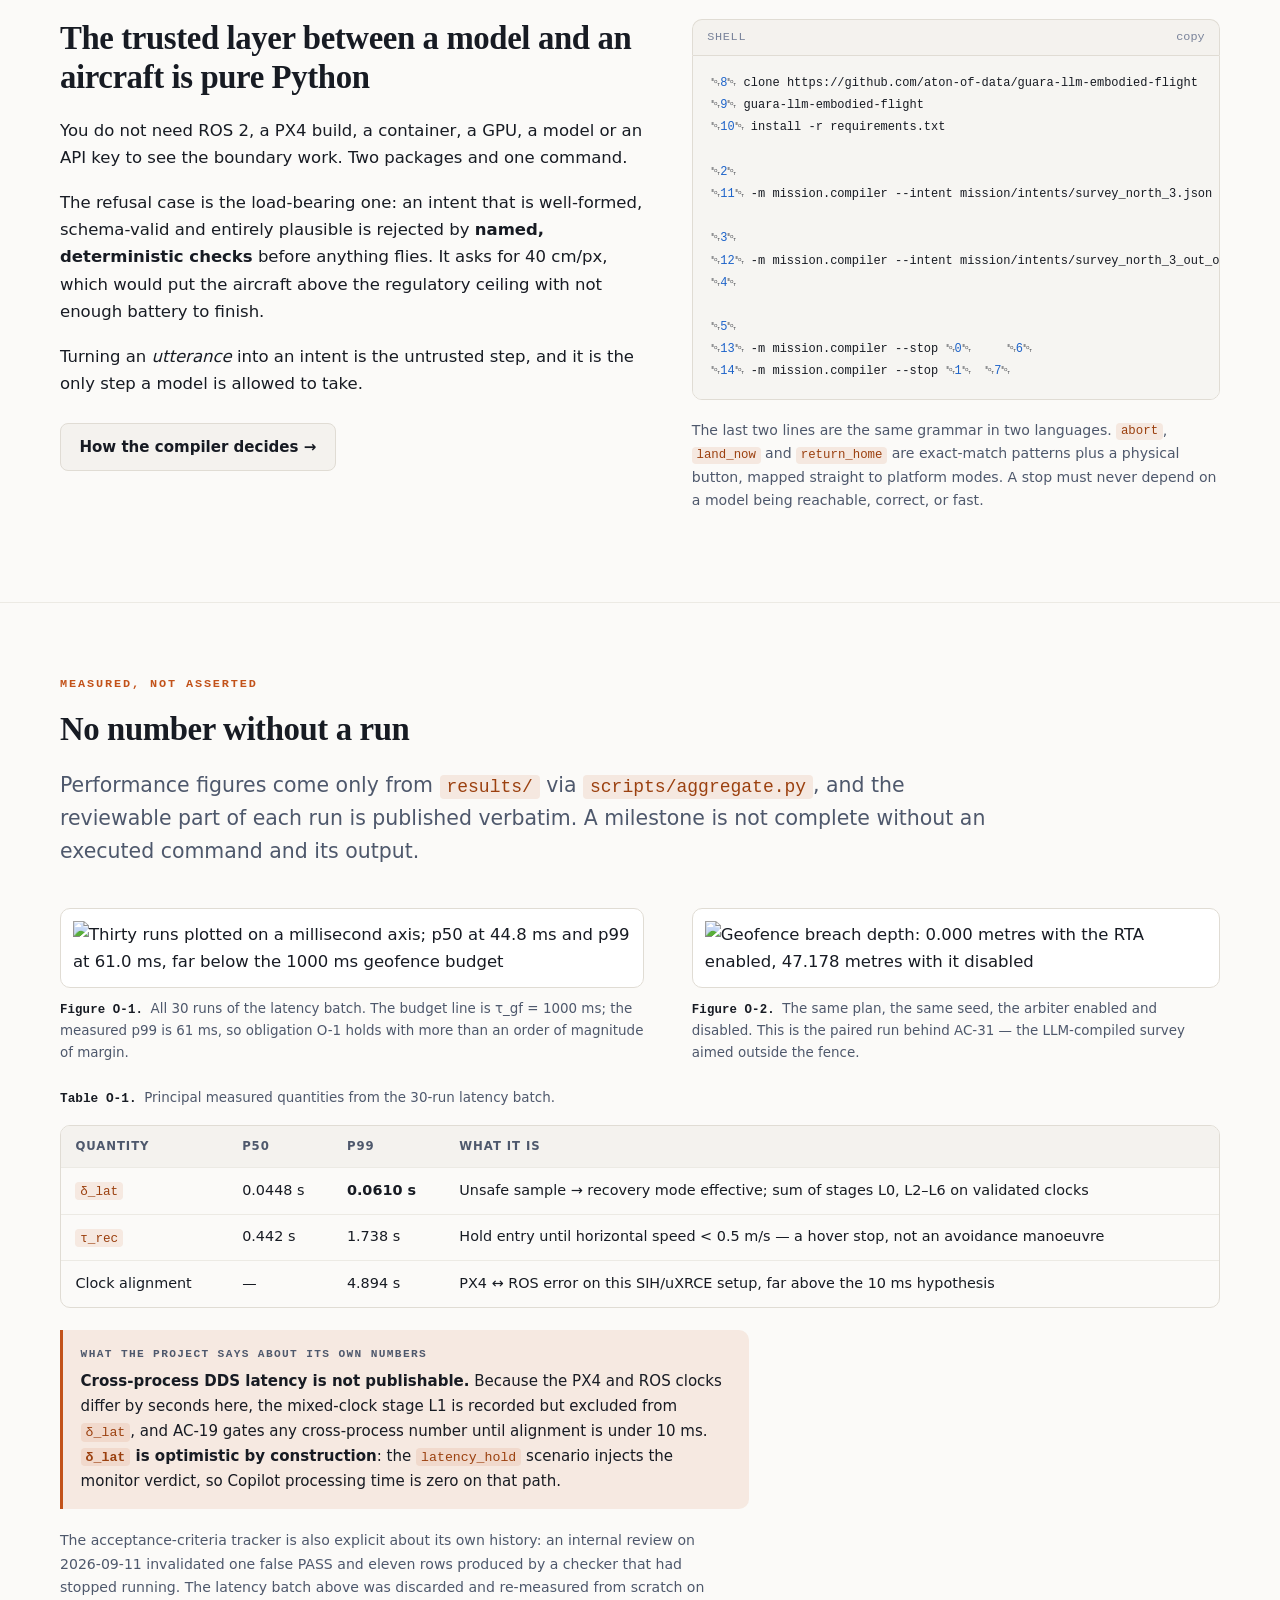
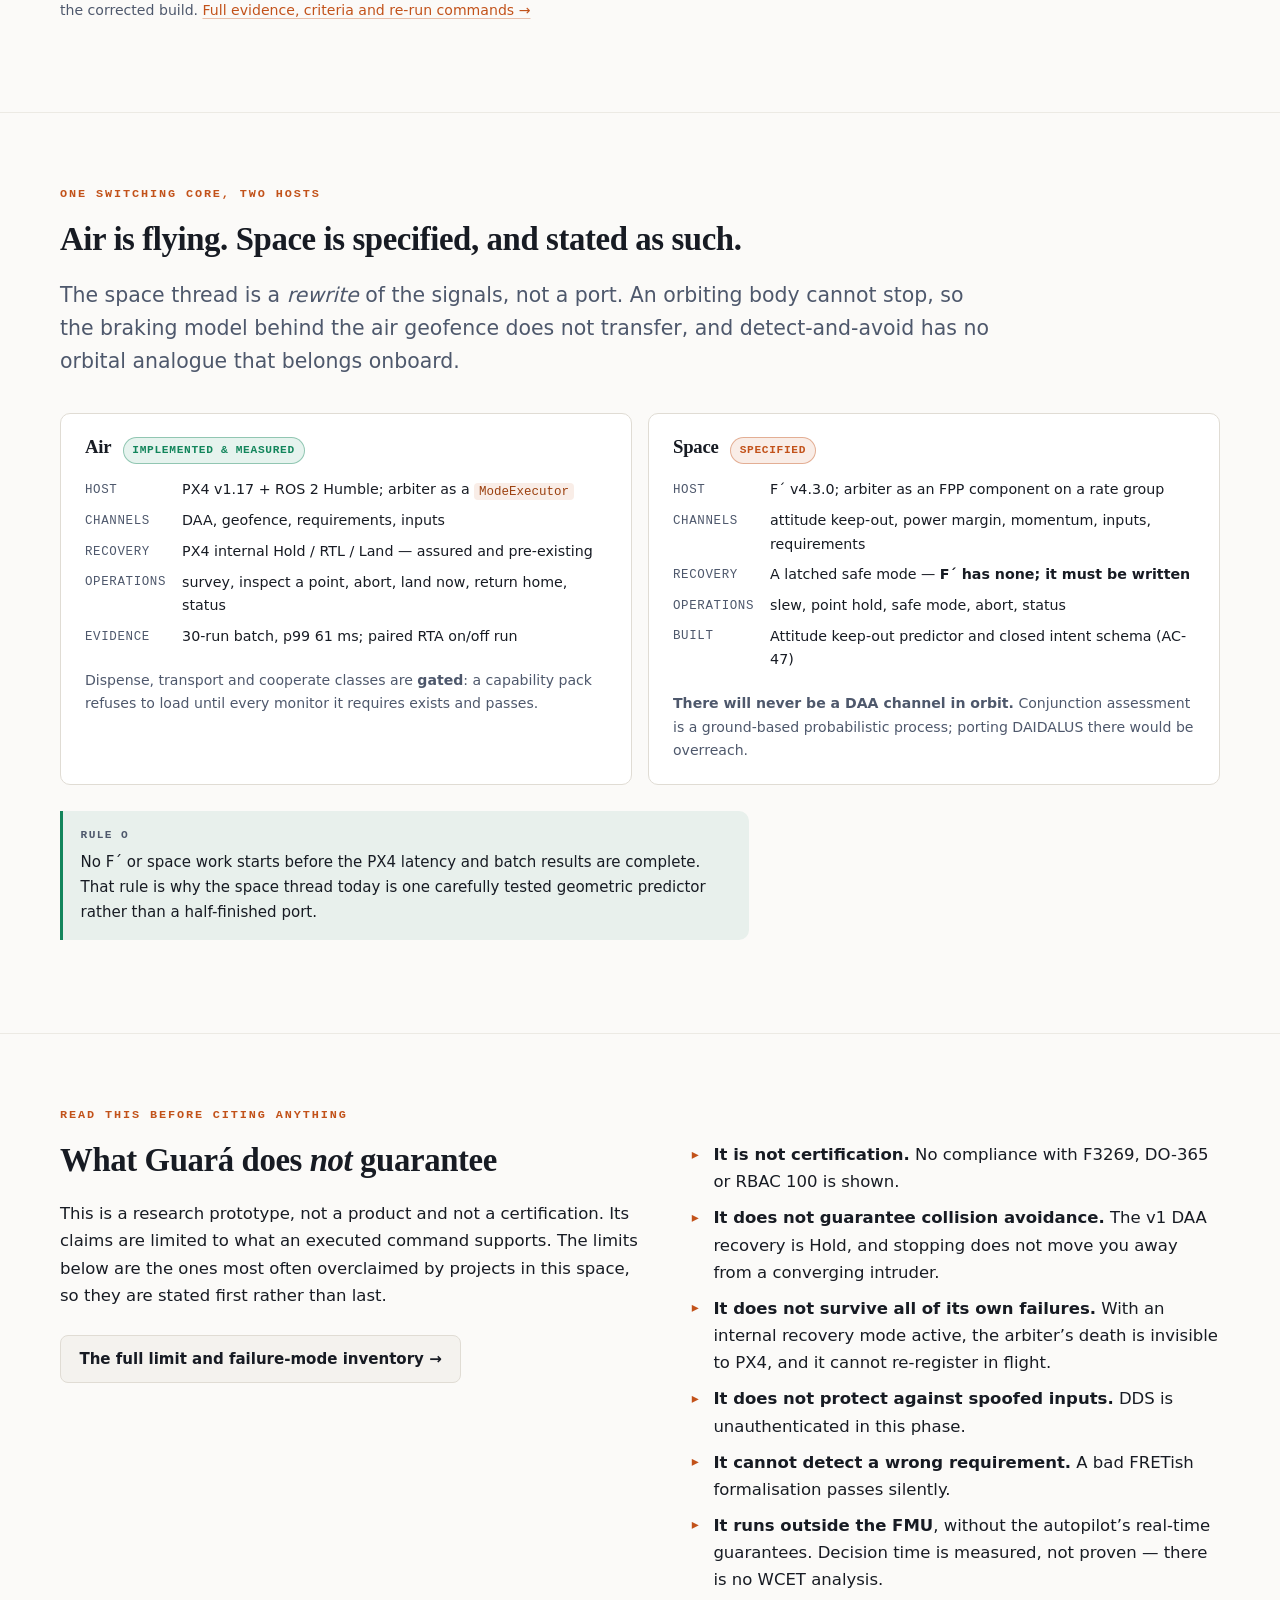
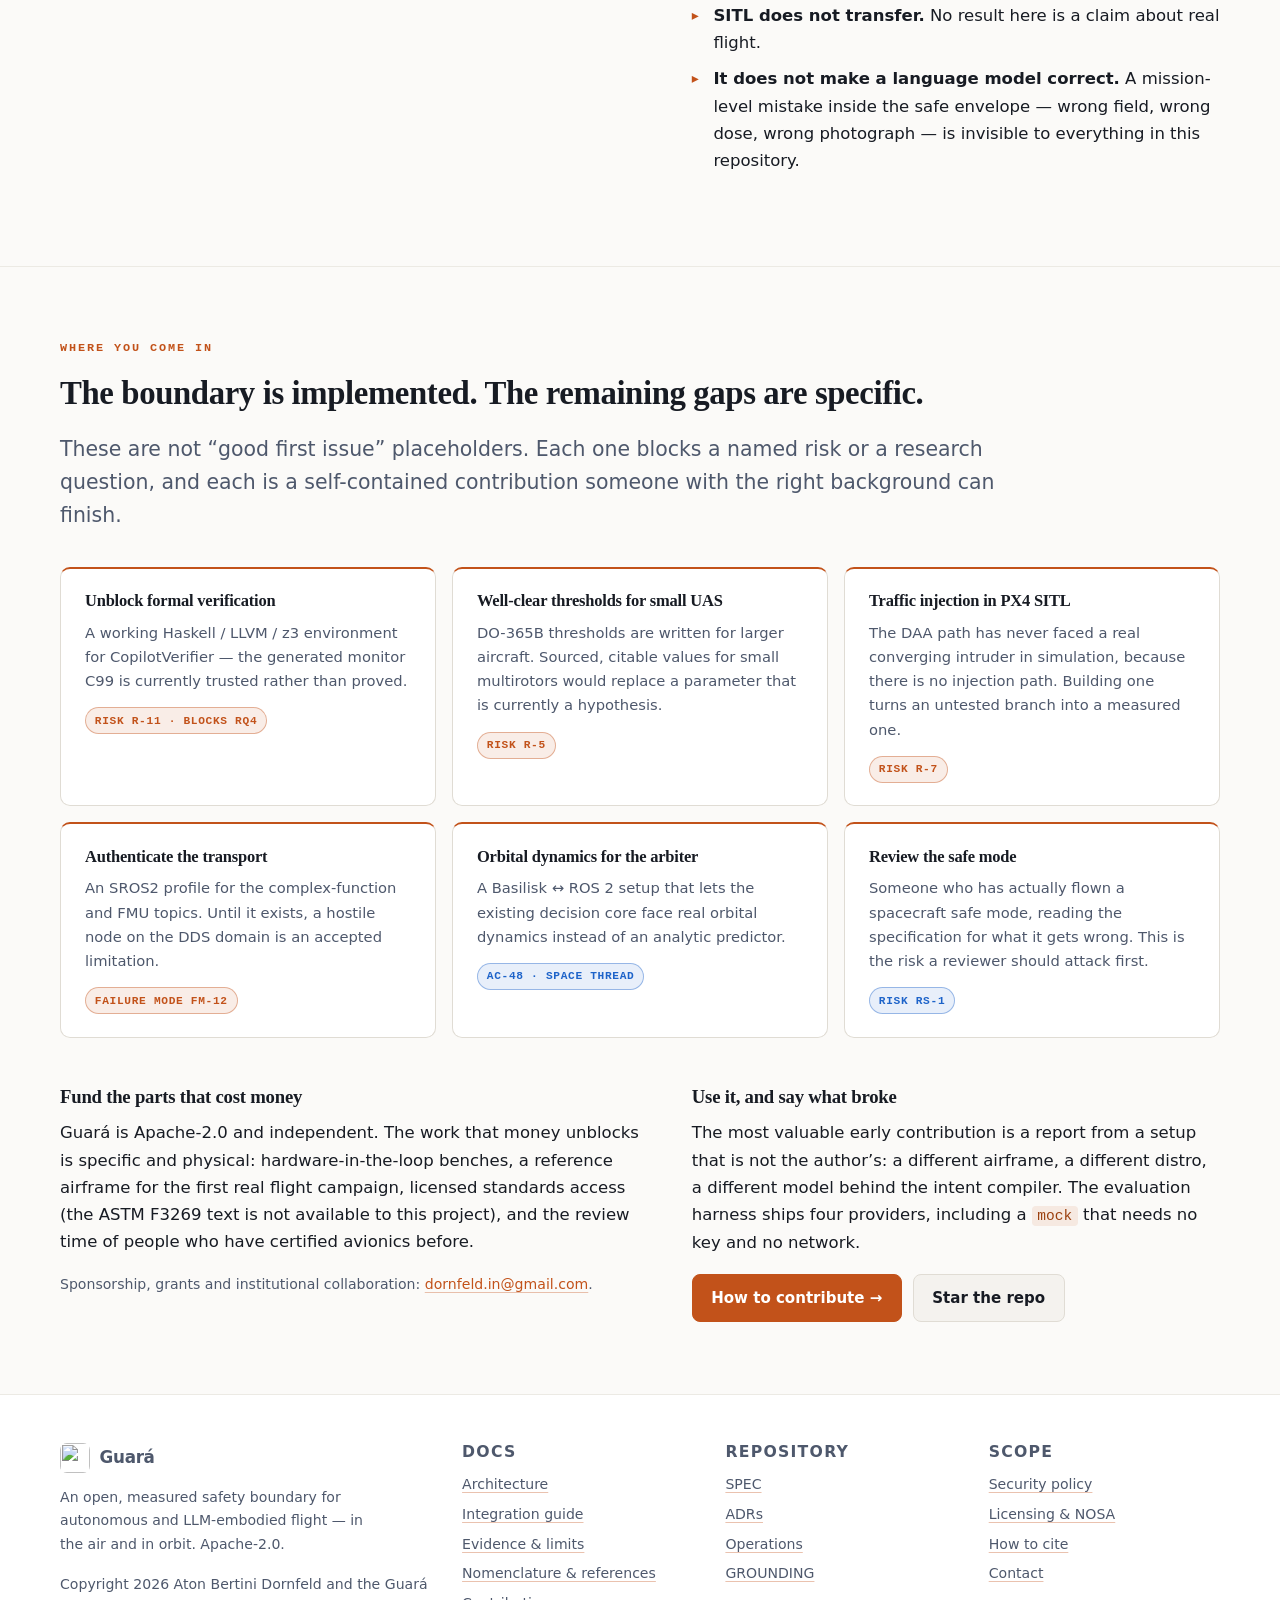
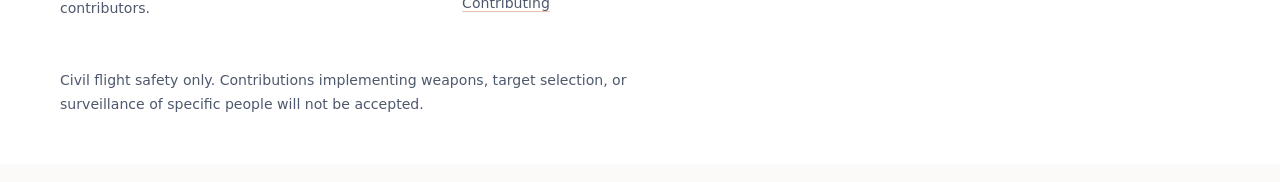
==== commit d61cbe61: "docs(site): number the figures, stamp each page, and tighten the register Numbering and captions. Ev" ====
--- a/site/index.html
+++ b/site/index.html
@@ -13,6 +13,7 @@
 <link rel="icon" href="assets/guara-mascot.png">
 <link rel="stylesheet" href="assets/style.css">
 <style>
+  :root { --figpfx: "O-"; }
   /* ---- hero ---- */
   .hero { padding-block: 4.5rem 4rem; position: relative; overflow: hidden; }
   .hero::before {
@@ -72,6 +73,7 @@
       <a href="architecture.html">Architecture</a>
       <a href="integrate.html">Integrate</a>
       <a href="evidence.html">Evidence</a>
+      <a href="nomenclature.html">Nomenclature</a>
       <a href="contribute.html">Contribute</a>
       <a href="https://github.com/aton-of-data/guara-llm-embodied-flight">GitHub&nbsp;↗</a>
       <button class="icon-btn" id="theme-toggle" type="button" aria-label="Switch theme">☾</button>
@@ -87,10 +89,11 @@
         <p class="eyebrow">Runtime assurance · ASTM F3269 · Apache-2.0</p>
         <h1>The model proposes.<br>The arbiter <span class="hl">disposes</span>.</h1>
         <p class="lede">
-          Guará is an open, measured safety boundary between an untrusted flight brain — a language
-          model, a neural policy, a classical planner — and a real vehicle. The brain never touches
-          the actuators. It asks, through a gateway that clamps it, while formal monitors watch the
-          physics. When the next seconds are unsafe, authority is taken away and handed to the
+          Guará is an open, measured safety boundary between an unassured complex function — a
+          language model, a neural policy or a classical planner — and a real vehicle. The complex
+          function never reaches the actuators. It proposes, through a gateway that clamps what it
+          may ask for, while runtime monitors evaluate the physical state. When the next seconds
+          are predicted unsafe, authority is withdrawn and the vehicle is handed to the
           platform&rsquo;s own assured recovery mode.
         </p>
         <p class="lede">
@@ -133,6 +136,14 @@
       Nothing on this site is a claim about certified or real flight — see
       <a href="#limits">the limits</a>.
     </p>
+    <dl class="docmeta">
+    <div><dt>Document</dt><dd>GUARA-SITE-00</dd></div>
+    <div><dt>Title</dt><dd>Overview</dd></div>
+    <div><dt>Describes commit</dt><dd>75f5760</dd></div>
+    <div><dt>Issued</dt><dd>2026-09-13</dd></div>
+    <div><dt>Status</dt><dd>Research prototype — SITL only</dd></div>
+    <div><dt>Licence</dt><dd>Apache-2.0</dd></div>
+    </dl>
   </div>
 </section>
 
@@ -142,7 +153,7 @@
     <p class="eyebrow">Why this exists</p>
     <div class="split">
       <div>
-        <h2>Today, &ldquo;safe&rdquo; LLM flight means a well-written prompt</h2>
+        <h2>Current practice treats the prompt as the safety boundary</h2>
         <p>
           Talking to a drone is a crowded field — ChatGPT for Robotics, TypeFly, EchoPilot,
           MAVLinkMCP, AerialClaw. Survey them and the safety story is uniform:
@@ -318,8 +329,8 @@
           boundary work. Two packages and one command.
         </p>
         <p>
-          The second command is the whole point: an intent that is well-formed, schema-valid and
-          completely reasonable-sounding is refused by <strong>named, deterministic checks</strong>
+          The refusal case is the load-bearing one: an intent that is well-formed, schema-valid
+          and entirely plausible is rejected by <strong>named, deterministic checks</strong>
           before anything flies. It asks for 40&nbsp;cm/px, which would put the aircraft above the
           regulatory ceiling with not enough battery to finish.
         </p>
@@ -387,12 +398,13 @@
         </div>
         <figcaption>
           The same plan, the same seed, the arbiter enabled and disabled. This is the paired run
-          behind AC-31 — the LLM-compiled survey deliberately aimed outside the fence.
+          behind AC-31 — the LLM-compiled survey aimed outside the fence.
         </figcaption>
       </figure>
     </div>
 
-    <div class="table-scroll" style="margin-top:1rem">
+    <p class="tbl-cap">Principal measured quantities from the 30-run latency batch.</p>
+<div class="table-scroll" style="margin-top:1rem">
       <table>
         <thead><tr><th>Quantity</th><th>p50</th><th>p99</th><th>What it is</th></tr></thead>
         <tbody>
@@ -424,7 +436,7 @@
       </p>
     </div>
     <p class="small muted">
-      The acceptance-criteria tracker is also honest about its own history: an internal review on
+      The acceptance-criteria tracker is also explicit about its own history: an internal review on
       2026-09-11 invalidated one false PASS and eleven rows produced by a checker that had stopped
       running. The latency batch above was discarded and re-measured from scratch on the corrected
       build. <a href="evidence.html">Full evidence, criteria and re-run commands →</a>
@@ -436,7 +448,7 @@
 <section id="domains">
   <div class="wrap">
     <p class="eyebrow">One switching core, two hosts</p>
-    <h2>Air is flying. Space is specified — and honest about it.</h2>
+    <h2>Air is flying. Space is specified, and stated as such.</h2>
     <p class="lede">
       The space thread is a <em>rewrite</em> of the signals, not a port. An orbiting body cannot
       stop, so the braking model behind the air geofence does not transfer, and detect-and-avoid
@@ -522,7 +534,7 @@
 <section id="involve">
   <div class="wrap">
     <p class="eyebrow">Where you come in</p>
-    <h2>The boundary is built. The hard, specific gaps are open.</h2>
+    <h2>The boundary is implemented. The remaining gaps are specific.</h2>
     <p class="lede">
       These are not &ldquo;good first issue&rdquo; placeholders. Each one blocks a named risk or a
       research question, and each is a self-contained contribution someone with the right
@@ -579,7 +591,7 @@
       <div>
         <h3>Use it, and say what broke</h3>
         <p>
-          The most valuable early contribution is an honest report from a setup that is not the
+          The most valuable early contribution is a report from a setup that is not the
           author&rsquo;s: a different airframe, a different distro, a different model behind the
           intent compiler. The evaluation harness ships four providers, including a
           <code>mock</code> that needs no key and no network.
@@ -609,6 +621,7 @@
         <li><a href="architecture.html">Architecture</a></li>
         <li><a href="integrate.html">Integration guide</a></li>
         <li><a href="evidence.html">Evidence &amp; limits</a></li>
+        <li><a href="nomenclature.html">Nomenclature &amp; references</a></li>
         <li><a href="contribute.html">Contributing</a></li>
       </ul>
     </div>
--- a/site/assets/style.css
+++ b/site/assets/style.css
@@ -302,3 +302,70 @@
 footer.site h4 { margin-bottom: .7rem; }
 footer.site ul { list-style: none; padding: 0; margin: 0; }
 footer.site li { margin-bottom: .4rem; }
+
+/* ============================================================
+   Document apparatus
+   The site is a technical document set, not a brochure. Figures and tables are
+   numbered and cited by number, symbols are defined once in the nomenclature,
+   and every page states the revision and commit it describes — the same rule
+   the project applies to a run directory.
+   ============================================================ */
+
+:root {
+  --serif: ui-serif, Charter, "Bitstream Charter", "Iowan Old Style", Georgia,
+           "Times New Roman", serif;
+  --figpfx: "";
+}
+
+h1, h2, h3, .eq-title { font-family: var(--serif); letter-spacing: -0.012em; font-weight: 620; }
+h1 { letter-spacing: -0.02em; }
+
+/* per-page figure and table numbering */
+body { counter-reset: fig tbl; }
+figure { counter-increment: fig; }
+figcaption::before {
+  content: "Figure " var(--figpfx) counter(fig) ". ";
+  font-family: var(--mono); font-size: .92em; font-weight: 640;
+  color: var(--fg); letter-spacing: .01em;
+}
+.tbl-cap {
+  counter-increment: tbl;
+  font-size: .84rem; color: var(--fg-muted); margin: 0 0 .5rem; max-width: var(--measure);
+}
+.tbl-cap::before {
+  content: "Table " var(--figpfx) counter(tbl) ". ";
+  font-family: var(--mono); font-size: .95em; font-weight: 640; color: var(--fg);
+}
+figure.unnumbered { counter-increment: none; }
+figure.unnumbered figcaption::before { content: none; }
+
+/* document identity block */
+.docmeta {
+  border: 1px solid var(--line); border-radius: var(--radius);
+  background: var(--bg-panel); padding: .9rem 1.1rem; margin: 1.6rem 0 0;
+  display: grid; grid-template-columns: repeat(auto-fit, minmax(148px, 1fr)); gap: .8rem 1.4rem;
+  font-size: .82rem;
+}
+.docmeta div { min-width: 0; }
+.docmeta dt {
+  font-family: var(--mono); font-size: .68rem; letter-spacing: .1em; text-transform: uppercase;
+  color: var(--fg-faint); margin-bottom: .18rem;
+}
+.docmeta dd { margin: 0; font-family: var(--mono); font-size: .82rem; overflow-wrap: anywhere; }
+
+/* nomenclature */
+table.nomen td:first-child, table.nomen th:first-child { white-space: nowrap; width: 1%; font-family: var(--mono); }
+table.nomen td:nth-child(2) { font-family: var(--mono); color: var(--fg-muted); white-space: nowrap; }
+
+/* references */
+ol.refs { counter-reset: ref; list-style: none; padding: 0; margin: 0 0 1.2rem; }
+ol.refs > li {
+  counter-increment: ref; position: relative; padding-left: 3rem;
+  margin-bottom: .8rem; font-size: .92rem; max-width: var(--measure);
+}
+ol.refs > li::before {
+  content: "[" counter(ref) "]"; position: absolute; left: 0; top: 0;
+  font-family: var(--mono); font-size: .85rem; color: var(--accent); font-weight: 640;
+}
+a.cite { font-family: var(--mono); font-size: .88em; text-decoration: none; white-space: nowrap; }
+a.cite:hover { text-decoration: underline; }
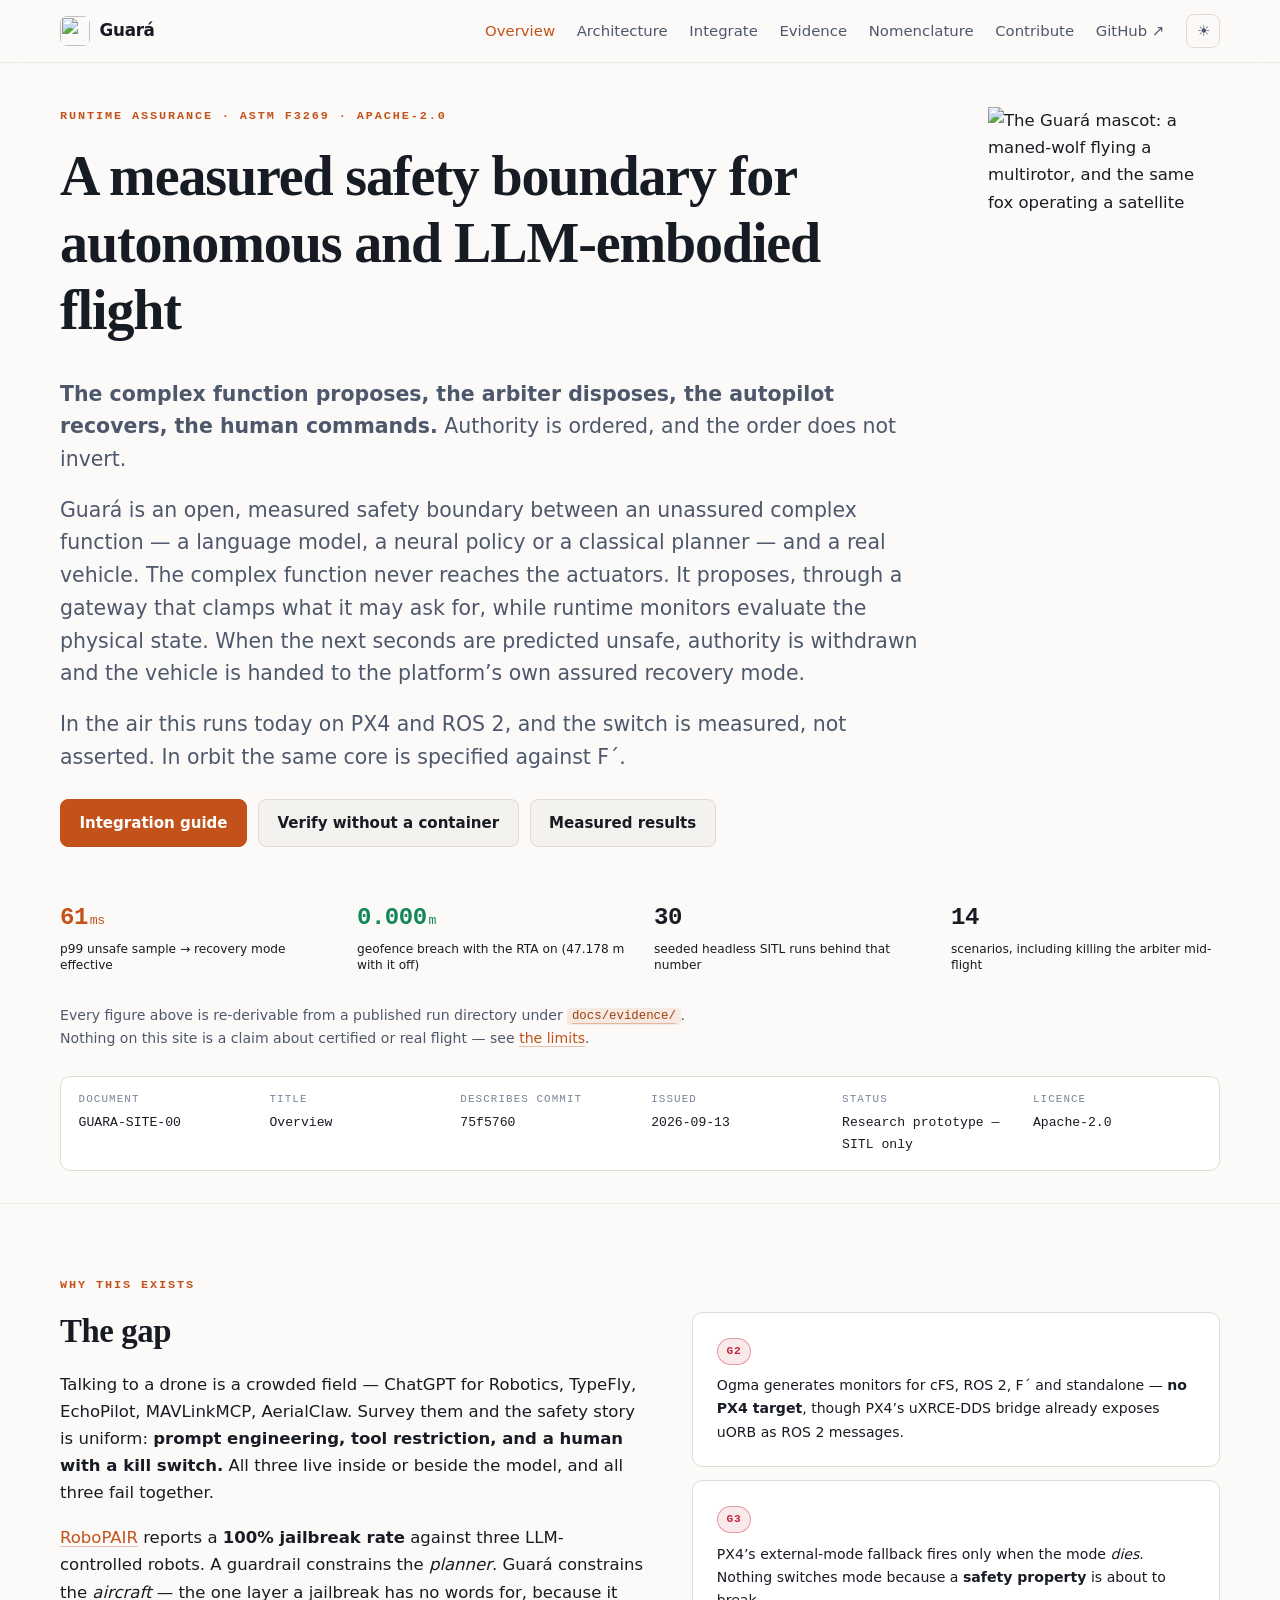
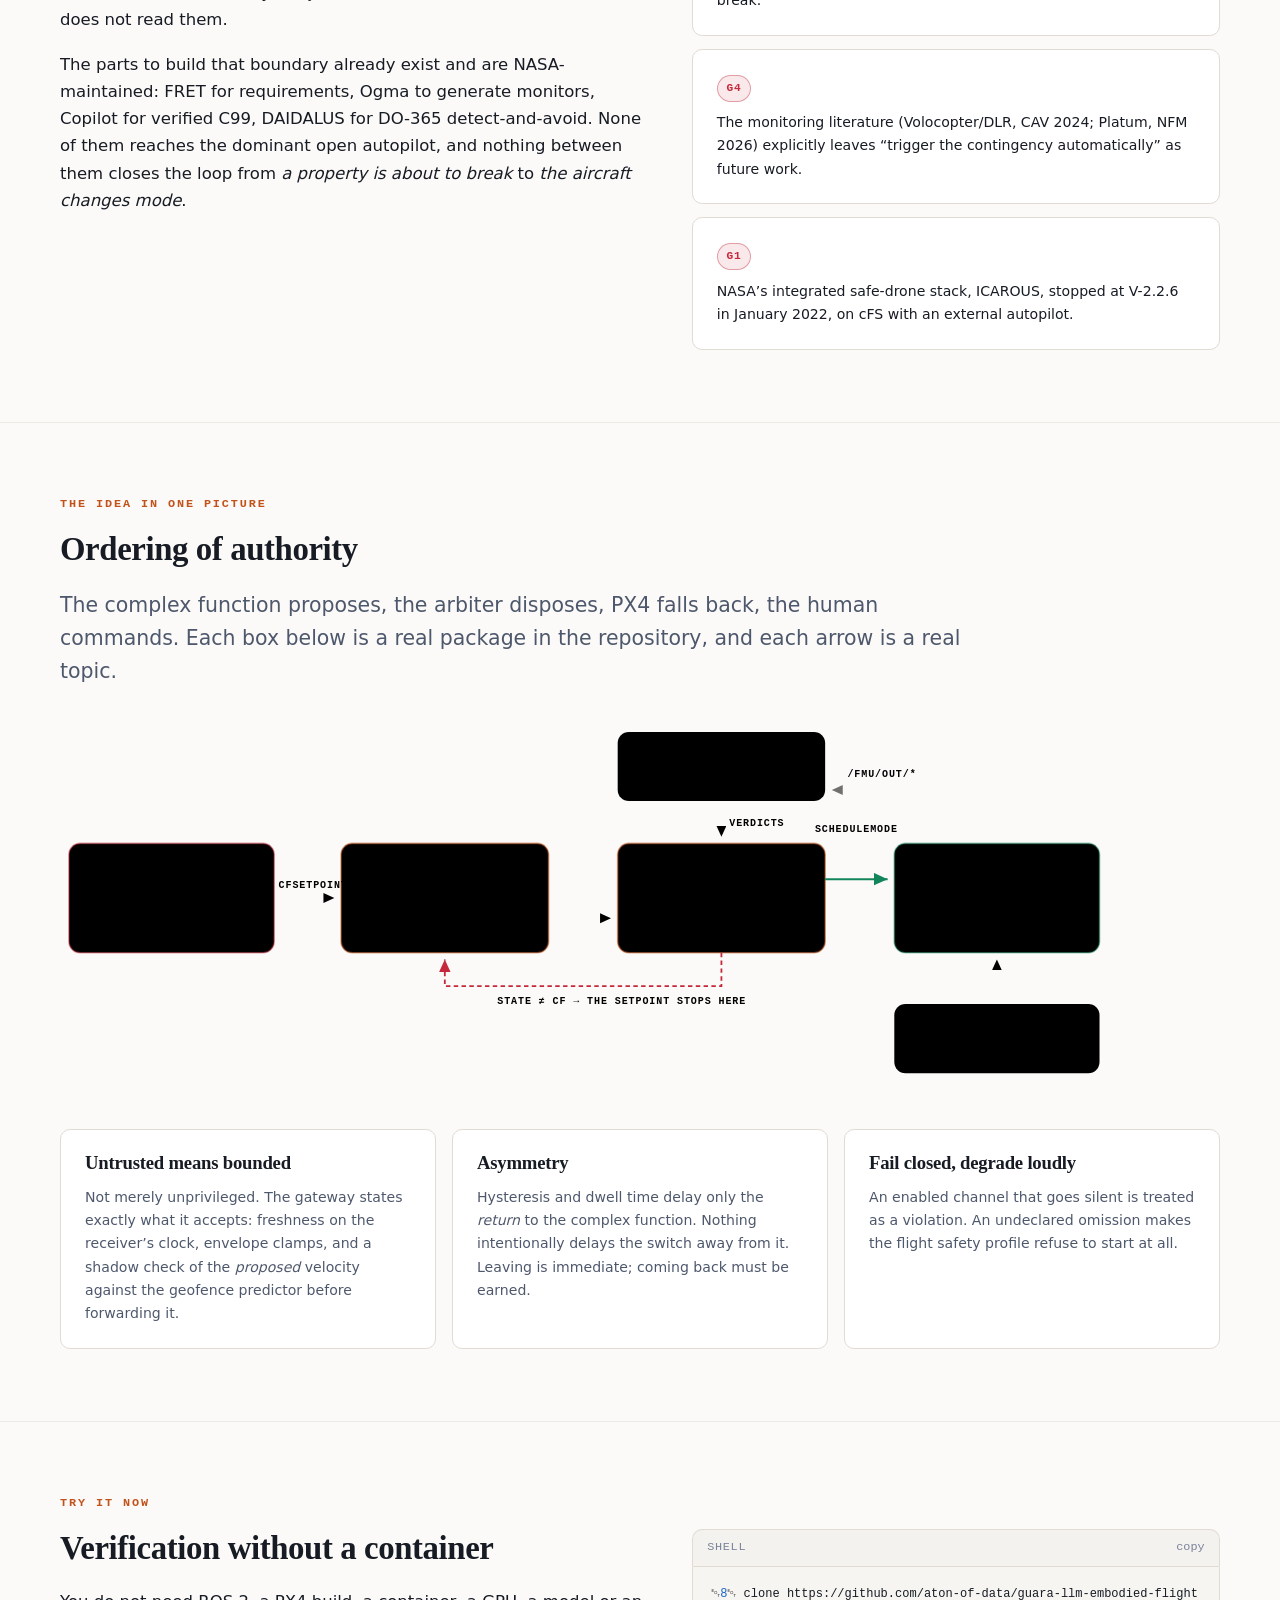
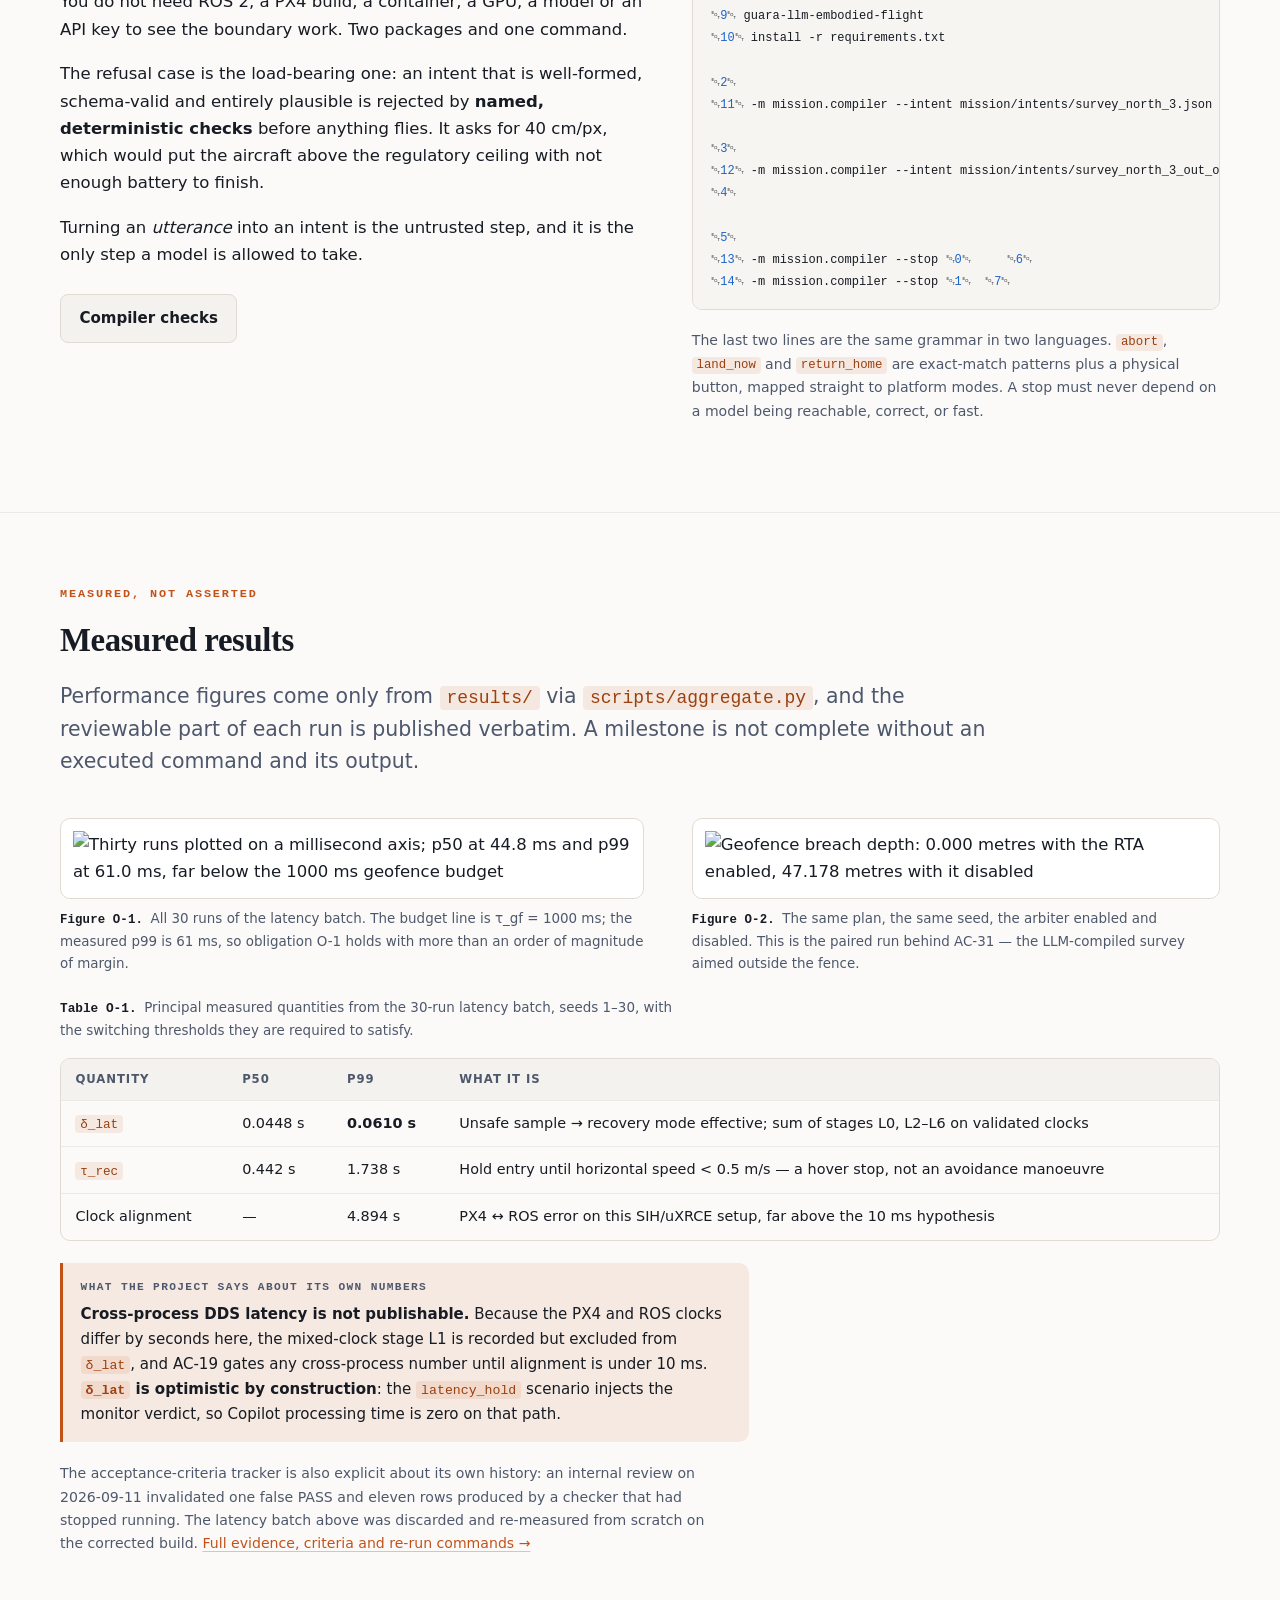
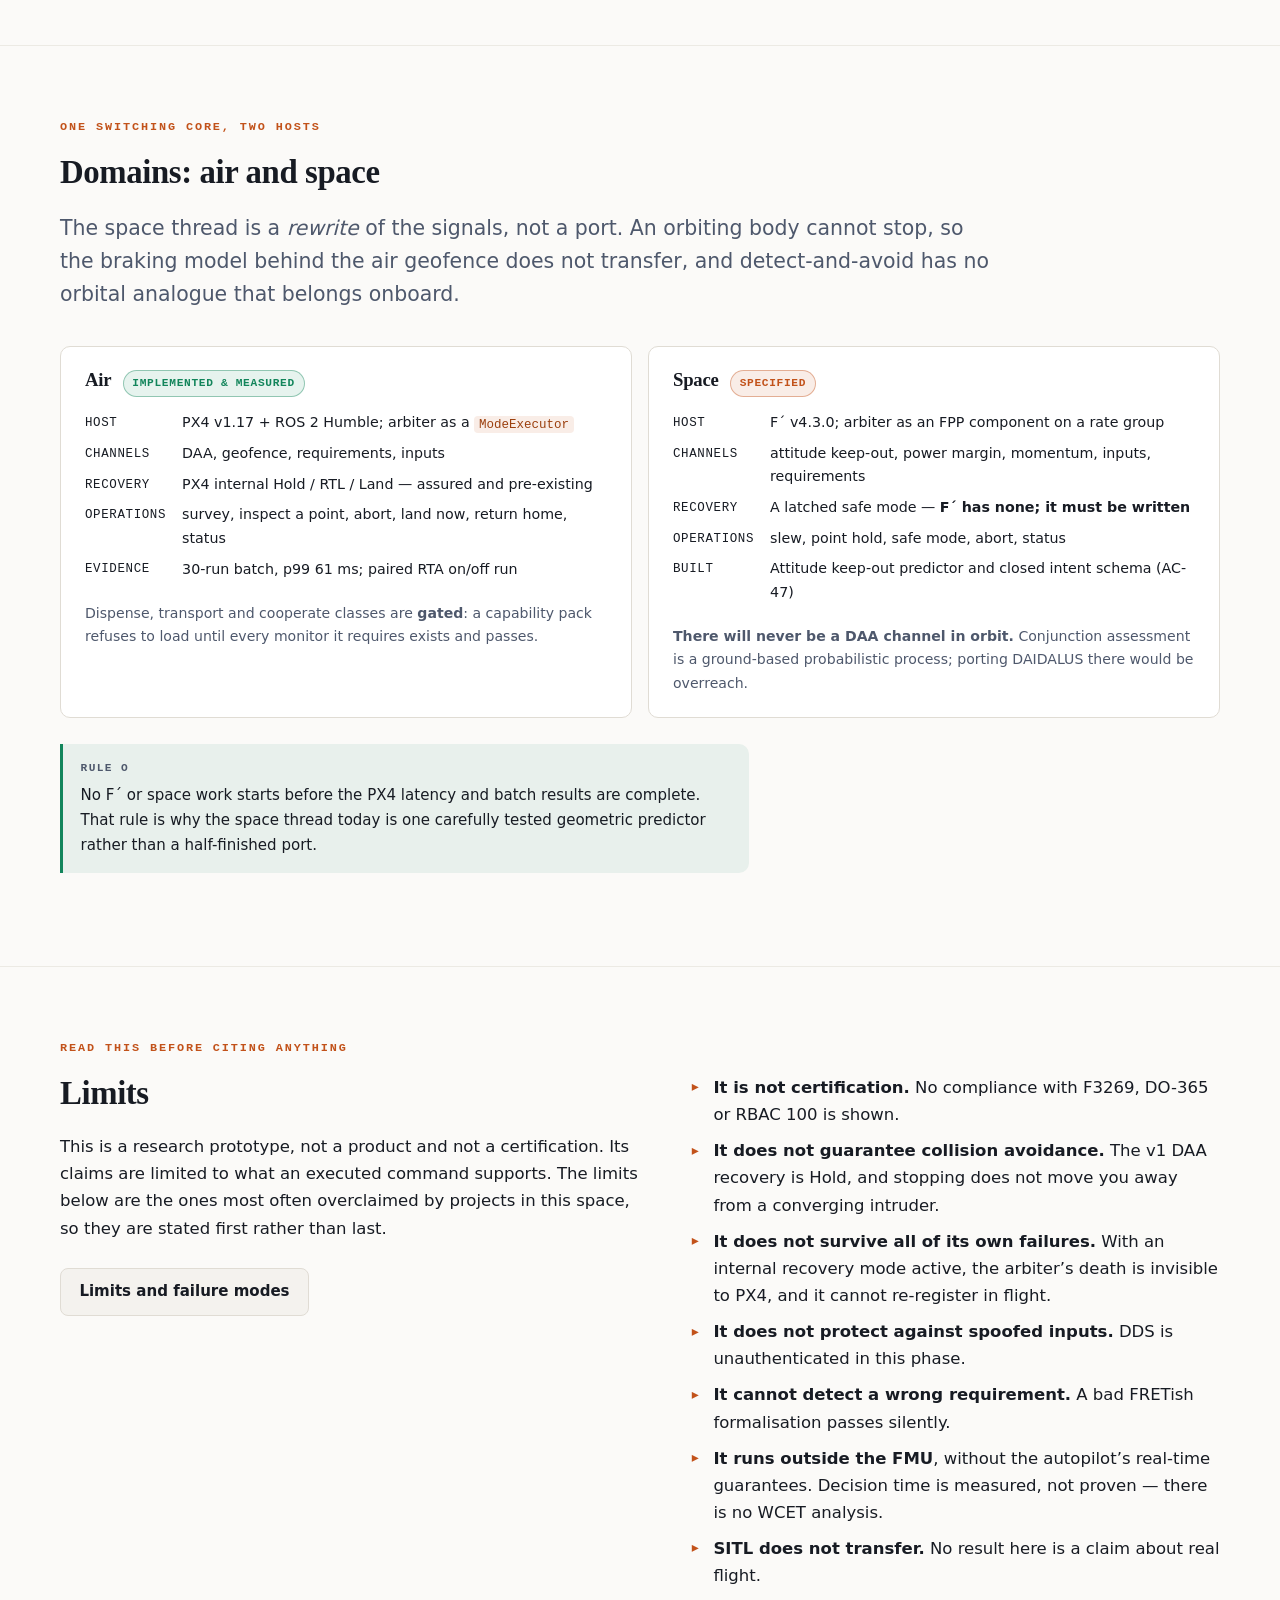
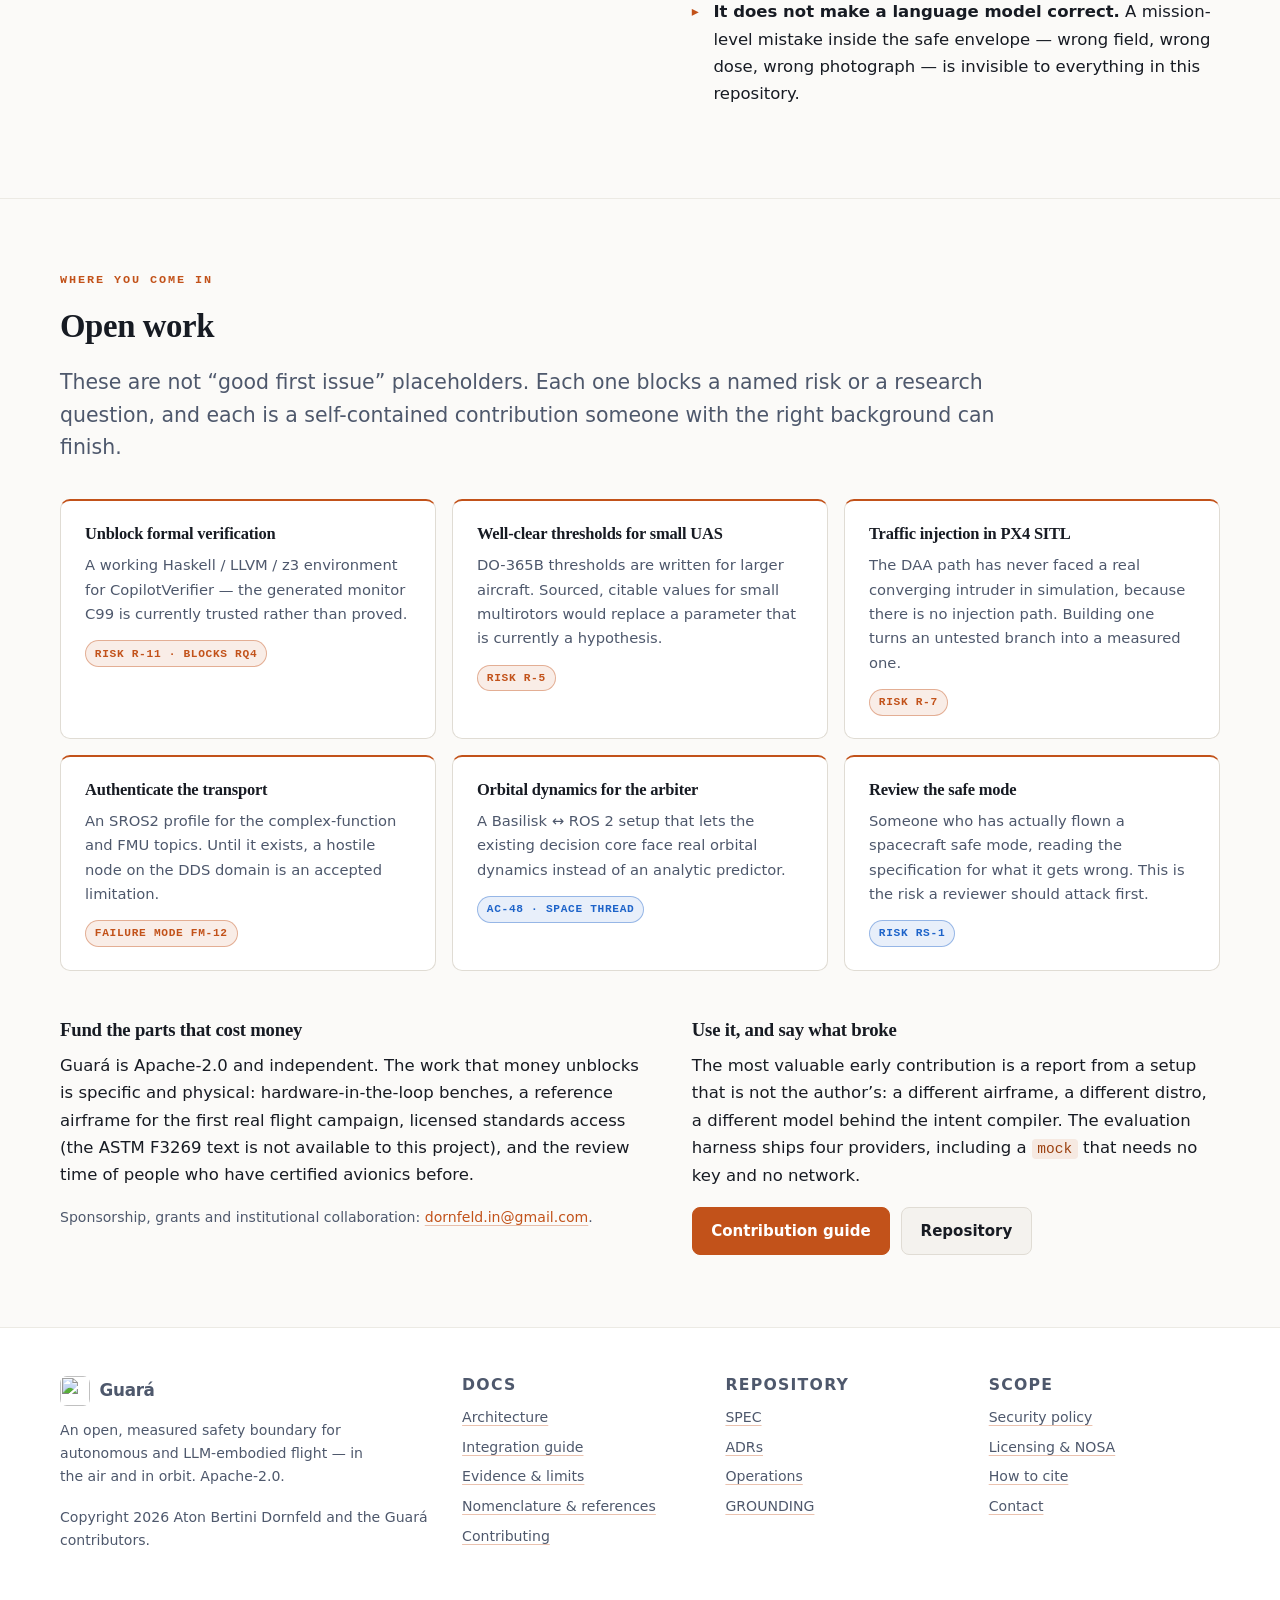
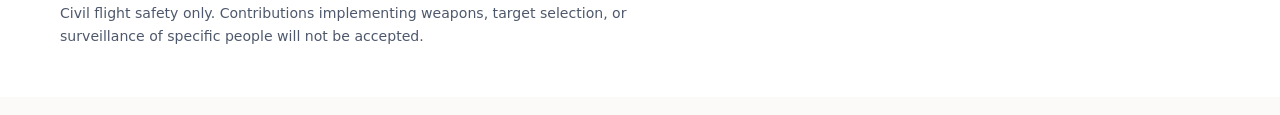
==== commit f5b3705e: "docs(site): set the pages in report form The overview leads with the subject and the ordering of aut" ====
--- a/site/index.html
+++ b/site/index.html
@@ -1,6 +1,6 @@
 <!-- SPDX-License-Identifier: Apache-2.0 -->
 <!doctype html>
-<html lang="en" data-theme="dark">
+<html lang="en" data-theme="light">
 <head>
 <meta charset="utf-8">
 <meta name="viewport" content="width=device-width, initial-scale=1">
@@ -14,38 +14,35 @@
 <link rel="stylesheet" href="assets/style.css">
 <style>
   :root { --figpfx: "O-"; }
-  /* ---- hero ---- */
-  .hero { padding-block: 4.5rem 4rem; position: relative; overflow: hidden; }
-  .hero::before {
-    content: ""; position: absolute; inset: -40% 30% 40% -20%; pointer-events: none;
-    background: radial-gradient(closest-side, var(--accent-dim), transparent 70%);
+  /* ---- title block ---- */
+  .hero { padding-block: 2.75rem 2rem; }
+  .hero-grid { display: grid; grid-template-columns: 1fr 232px; gap: 3rem; align-items: start; }
+  @media (max-width: 860px) { .hero-grid { grid-template-columns: 1fr; gap: 1.75rem; } }
+  .mascot { width: 100%; max-width: 232px; display: block; }
+
+  /* Summary of results, in the form a report states them. */
+  .statbar {
+    display: grid; grid-template-columns: repeat(4, minmax(0,1fr)); gap: 0 1.75rem;
+    border-top: 2px solid var(--ink); border-bottom: 1px solid var(--rule);
+    margin-top: 2.25rem; padding: .9rem 0 1rem;
   }
-  .hero .wrap { position: relative; }
-  .hero-grid { display: grid; grid-template-columns: 1.12fr .88fr; gap: 3.5rem; align-items: center; }
-  @media (max-width: 950px) { .hero-grid { grid-template-columns: 1fr; gap: 2.5rem; } }
-  .hero h1 { margin-bottom: .7rem; }
-  .hero h1 .hl { color: var(--accent); }
-  .mascot { width: 100%; max-width: 420px; border-radius: 16px; display: block; margin-inline: auto; }
-
-  .statbar {
-    display: grid; grid-template-columns: repeat(4, minmax(0,1fr)); gap: 1px;
-    background: var(--line); border: 1px solid var(--line); border-radius: var(--radius);
-    overflow: hidden; margin-top: 2.6rem;
-  }
-  .statbar > div { background: var(--bg-panel); padding: 1.1rem 1.2rem; }
-  @media (max-width: 760px) { .statbar { grid-template-columns: 1fr 1fr; } }
+  @media (max-width: 760px) { .statbar { grid-template-columns: 1fr 1fr; gap: 1rem 1.75rem; } }
+  .stat { display: block; }
+  .stat .v { display: block; font-family: var(--mono); font-size: 1.5rem; font-weight: 600; letter-spacing: -.02em; color: var(--ink); font-variant-numeric: tabular-nums; }
+  .stat .v .u { font-size: .55em; color: var(--ink-2); margin-left: .15em; font-weight: 500; }
+  .stat .k { display: block; font-family: var(--sans); font-size: .76rem; line-height: 1.35; color: var(--ink-2); margin-top: .2rem; }
 
   /* ---- chain diagram ---- */
   .chain { width: 100%; height: auto; display: block; }
-  .chain .box { fill: var(--bg-panel); stroke: var(--line); stroke-width: 1.5; }
-  .chain .box-untrusted { fill: color-mix(in srgb, var(--unsafe) 9%, var(--bg-panel)); stroke: color-mix(in srgb, var(--unsafe) 45%, transparent); }
-  .chain .box-trusted  { fill: color-mix(in srgb, var(--accent) 10%, var(--bg-panel)); stroke: color-mix(in srgb, var(--accent) 50%, transparent); }
-  .chain .box-platform { fill: color-mix(in srgb, var(--clear) 9%, var(--bg-panel)); stroke: color-mix(in srgb, var(--clear) 42%, transparent); }
-  .chain text { font-family: var(--sans); fill: var(--fg); }
+  .chain .box { fill: var(--paper-2); stroke: var(--rule); stroke-width: 1.5; }
+  .chain .box-untrusted { fill: color-mix(in srgb, var(--unsafe) 9%, var(--paper-2)); stroke: color-mix(in srgb, var(--unsafe) 45%, transparent); }
+  .chain .box-trusted  { fill: color-mix(in srgb, var(--accent) 10%, var(--paper-2)); stroke: color-mix(in srgb, var(--accent) 50%, transparent); }
+  .chain .box-platform { fill: color-mix(in srgb, var(--clear) 9%, var(--paper-2)); stroke: color-mix(in srgb, var(--clear) 42%, transparent); }
+  .chain text { font-family: var(--sans); fill: var(--ink); }
   .chain .lbl { font-size: 12.5px; font-weight: 620; }
-  .chain .sub { font-size: 10.5px; fill: var(--fg-muted); }
+  .chain .sub { font-size: 10.5px; fill: var(--ink-2); }
   .chain .tag { font-family: var(--mono); font-size: 9px; letter-spacing: .09em; text-transform: uppercase; font-weight: 600; }
-  .chain .flow { stroke: var(--fg-faint); stroke-width: 1.4; fill: none; }
+  .chain .flow { stroke: var(--ink-3); stroke-width: 1.4; fill: none; }
   .chain .flow-cut { stroke: var(--unsafe); stroke-width: 1.6; fill: none; stroke-dasharray: 4 3; }
   .chain .flow-rec { stroke: var(--clear); stroke-width: 1.8; fill: none; }
 
@@ -54,7 +51,7 @@
   .domain .hd { display: flex; align-items: baseline; gap: .7rem; }
   .domain h3 { margin: 0; }
   .domain dl { margin: 0; display: grid; grid-template-columns: auto 1fr; gap: .45rem 1rem; font-size: .89rem; }
-  .domain dt { color: var(--fg-muted); font-family: var(--mono); font-size: .78rem; text-transform: uppercase; letter-spacing: .05em; padding-top: .15em; }
+  .domain dt { color: var(--ink-2); font-family: var(--mono); font-size: .78rem; text-transform: uppercase; letter-spacing: .05em; padding-top: .15em; }
   .domain dd { margin: 0; }
 
   /* ---- funding cards ---- */
@@ -87,7 +84,12 @@
     <div class="hero-grid">
       <div>
         <p class="eyebrow">Runtime assurance · ASTM F3269 · Apache-2.0</p>
-        <h1>The model proposes.<br>The arbiter <span class="hl">disposes</span>.</h1>
+        <h1>A measured safety boundary for autonomous
+            and LLM-embodied flight</h1>
+        <p class="lede" style="margin-bottom:1.1rem">
+          <strong>The complex function proposes, the arbiter disposes, the autopilot recovers,
+          the human commands.</strong> Authority is ordered, and the order does not invert.
+        </p>
         <p class="lede">
           Guará is an open, measured safety boundary between an unassured complex function — a
           language model, a neural policy or a classical planner — and a real vehicle. The complex
@@ -101,9 +103,9 @@
           In orbit the same core is specified against F´.
         </p>
         <div class="btn-row">
-          <a class="btn btn-primary" href="integrate.html">Put it in your operation →</a>
-          <a class="btn" href="#sixty">Run it in 60 seconds</a>
-          <a class="btn" href="evidence.html">See the measurements</a>
+          <a class="btn btn-primary" href="integrate.html">Integration guide</a>
+          <a class="btn" href="#sixty">Verify without a container</a>
+          <a class="btn" href="evidence.html">Measured results</a>
         </div>
       </div>
       <div>
@@ -153,7 +155,7 @@
     <p class="eyebrow">Why this exists</p>
     <div class="split">
       <div>
-        <h2>Current practice treats the prompt as the safety boundary</h2>
+        <h2>The gap</h2>
         <p>
           Talking to a drone is a crowded field — ChatGPT for Robotics, TypeFly, EchoPilot,
           MAVLinkMCP, AerialClaw. Survey them and the safety story is uniform:
@@ -212,7 +214,7 @@
 <section id="chain">
   <div class="wrap">
     <p class="eyebrow">The idea in one picture</p>
-    <h2>Authority is ordered, and the order never inverts</h2>
+    <h2>Ordering of authority</h2>
     <p class="lede" style="margin-bottom:2.2rem">
       The complex function proposes, the arbiter disposes, PX4 falls back, the human commands.
       Each box below is a real package in the repository, and each arrow is a real topic.
@@ -261,7 +263,7 @@
       <!-- arrows -->
       <defs>
         <marker id="ah" markerWidth="9" markerHeight="9" refX="7" refY="3.2" orient="auto">
-          <path d="M0,0 L7,3.2 L0,6.4 z" fill="var(--fg-faint)"/>
+          <path d="M0,0 L7,3.2 L0,6.4 z" fill="var(--ink-3)"/>
         </marker>
         <marker id="ahr" markerWidth="9" markerHeight="9" refX="7" refY="3.2" orient="auto">
           <path d="M0,0 L7,3.2 L0,6.4 z" fill="var(--clear)"/>
@@ -272,11 +274,11 @@
       </defs>
 
       <path class="flow" d="M192,157 H246" marker-end="url(#ah)"/>
-      <text class="tag" x="196" y="148" fill="var(--fg-faint)">CfSetpoint</text>
+      <text class="tag" x="196" y="148" fill="var(--ink-3)">CfSetpoint</text>
 
       <path class="flow" d="M438,175 H494" marker-end="url(#ah)"/>
       <path class="flow" d="M593,70 V102" marker-end="url(#ah)"/>
-      <text class="tag" x="600" y="92" fill="var(--fg-faint)">verdicts</text>
+      <text class="tag" x="600" y="92" fill="var(--ink-3)">verdicts</text>
 
       <path class="flow-rec" d="M686,140 H742" marker-end="url(#ahr)"/>
       <text class="tag" x="714" y="98" fill="var(--clear)" text-anchor="middle">scheduleMode</text>
@@ -286,7 +288,7 @@
 
       <path class="flow" d="M840,252 V212" marker-end="url(#ah)"/>
       <path class="flow" d="M760,108 V60 H692" marker-end="url(#ah)" opacity=".55"/>
-      <text class="tag" x="706" y="48" fill="var(--fg-faint)">/fmu/out/*</text>
+      <text class="tag" x="706" y="48" fill="var(--ink-3)">/fmu/out/*</text>
     </svg>
 
     <div class="grid g3" style="margin-top:2.4rem">
@@ -323,7 +325,7 @@
     <p class="eyebrow">Try it now</p>
     <div class="split">
       <div>
-        <h2>The trusted layer between a model and an aircraft is pure Python</h2>
+        <h2>Verification without a container</h2>
         <p>
           You do not need ROS 2, a PX4 build, a container, a GPU, a model or an API key to see the
           boundary work. Two packages and one command.
@@ -339,7 +341,7 @@
           step a model is allowed to take.
         </p>
         <div class="btn-row">
-          <a class="btn" href="integrate.html#compiler">How the compiler decides →</a>
+          <a class="btn" href="integrate.html#compiler">Compiler checks</a>
         </div>
       </div>
       <div>
@@ -373,7 +375,7 @@
 <section id="results">
   <div class="wrap">
     <p class="eyebrow">Measured, not asserted</p>
-    <h2>No number without a run</h2>
+    <h2>Measured results</h2>
     <p class="lede">
       Performance figures come only from <code>results/</code> via <code>scripts/aggregate.py</code>,
       and the reviewable part of each run is published verbatim. A milestone is not complete
@@ -403,7 +405,7 @@
       </figure>
     </div>
 
-    <p class="tbl-cap">Principal measured quantities from the 30-run latency batch.</p>
+    <p class="tbl-cap">Principal measured quantities from the 30-run latency batch, seeds 1–30, with the switching thresholds they are required to satisfy.</p>
 <div class="table-scroll" style="margin-top:1rem">
       <table>
         <thead><tr><th>Quantity</th><th>p50</th><th>p99</th><th>What it is</th></tr></thead>
@@ -448,7 +450,7 @@
 <section id="domains">
   <div class="wrap">
     <p class="eyebrow">One switching core, two hosts</p>
-    <h2>Air is flying. Space is specified, and stated as such.</h2>
+    <h2>Domains: air and space</h2>
     <p class="lede">
       The space thread is a <em>rewrite</em> of the signals, not a port. An orbiting body cannot
       stop, so the braking model behind the air geofence does not transfer, and detect-and-avoid
@@ -504,14 +506,14 @@
     <p class="eyebrow">Read this before citing anything</p>
     <div class="split">
       <div>
-        <h2>What Guará does <em>not</em> guarantee</h2>
+        <h2>Limits</h2>
         <p>
           This is a research prototype, not a product and not a certification. Its claims are
           limited to what an executed command supports. The limits below are the ones most often
           overclaimed by projects in this space, so they are stated first rather than last.
         </p>
         <div class="btn-row">
-          <a class="btn" href="evidence.html#limits">The full limit and failure-mode inventory →</a>
+          <a class="btn" href="evidence.html#limits">Limits and failure modes</a>
         </div>
       </div>
       <div>
@@ -534,7 +536,7 @@
 <section id="involve">
   <div class="wrap">
     <p class="eyebrow">Where you come in</p>
-    <h2>The boundary is implemented. The remaining gaps are specific.</h2>
+    <h2>Open work</h2>
     <p class="lede">
       These are not &ldquo;good first issue&rdquo; placeholders. Each one blocks a named risk or a
       research question, and each is a self-contained contribution someone with the right
@@ -597,8 +599,8 @@
           <code>mock</code> that needs no key and no network.
         </p>
         <div class="btn-row" style="margin-top:.8rem">
-          <a class="btn btn-primary" href="contribute.html">How to contribute →</a>
-          <a class="btn" href="https://github.com/aton-of-data/guara-llm-embodied-flight">Star the repo</a>
+          <a class="btn btn-primary" href="contribute.html">Contribution guide</a>
+          <a class="btn" href="https://github.com/aton-of-data/guara-llm-embodied-flight">Repository</a>
         </div>
       </div>
     </div>
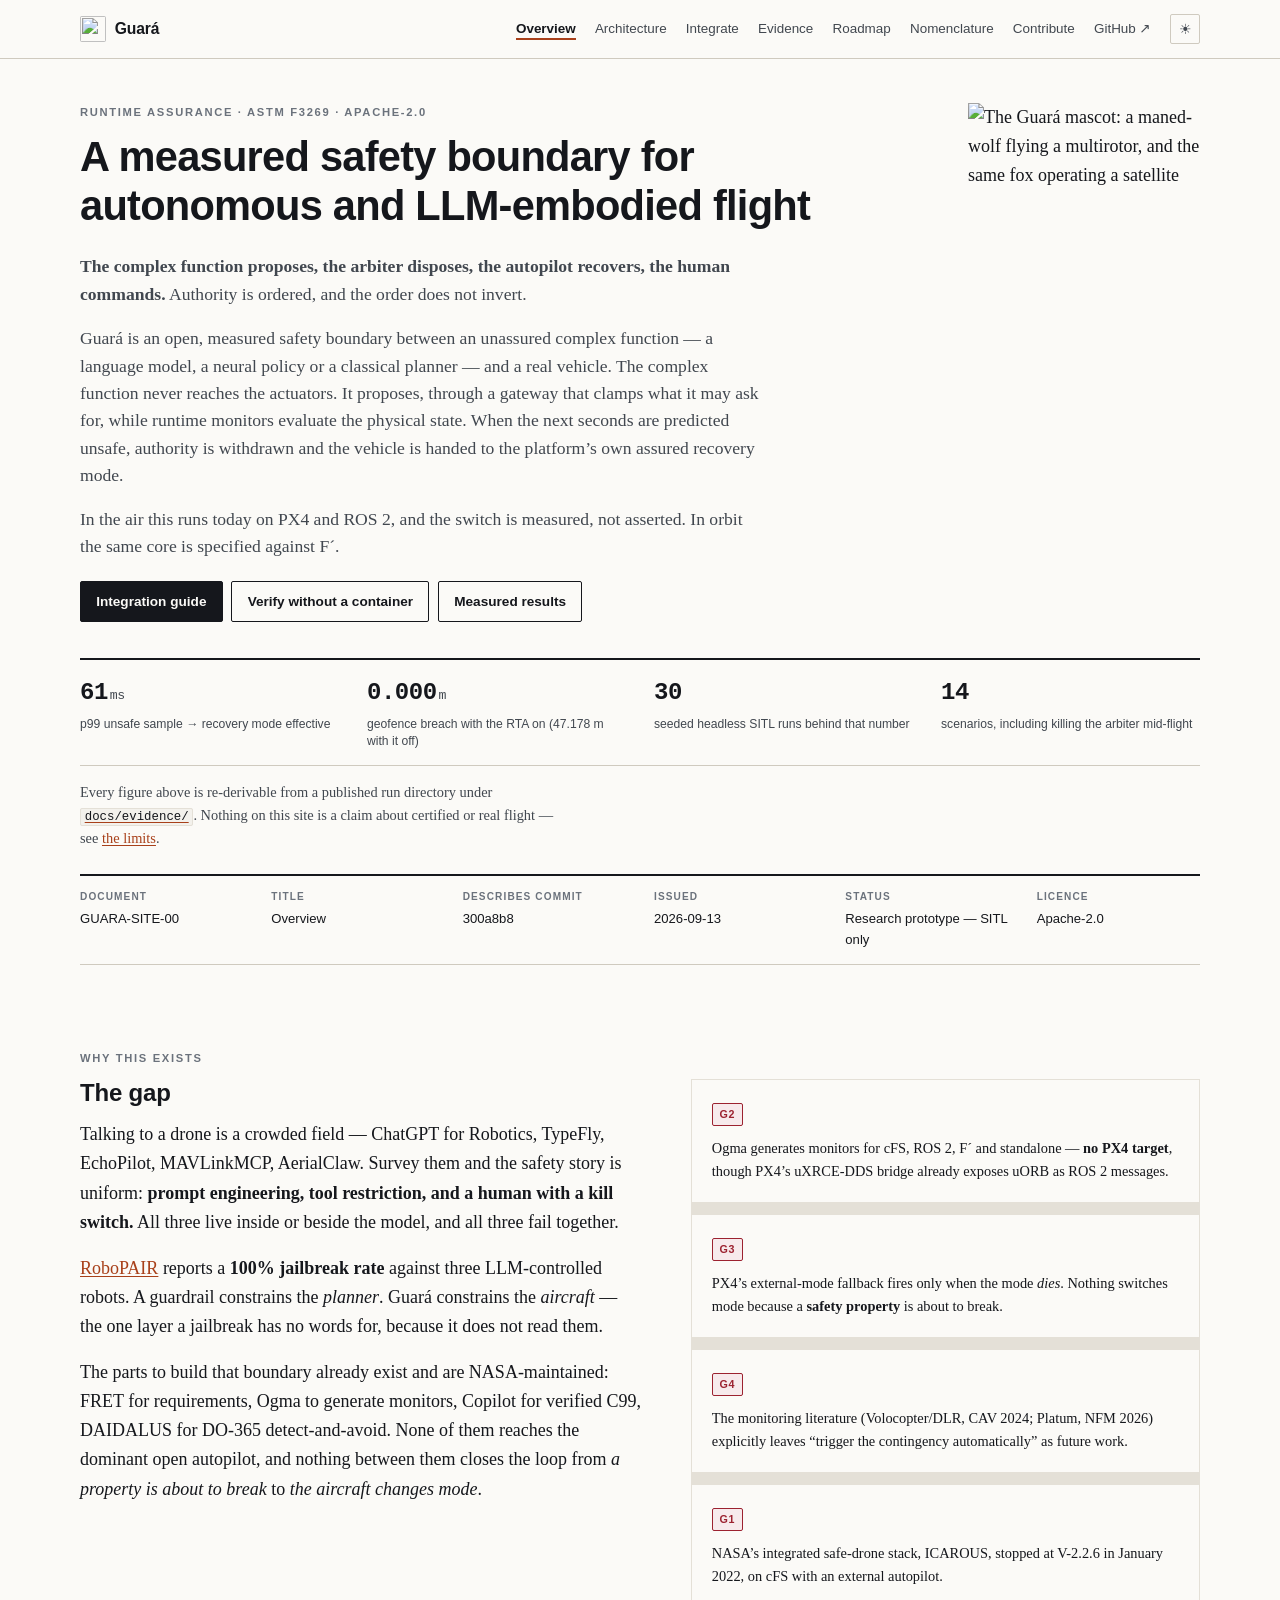
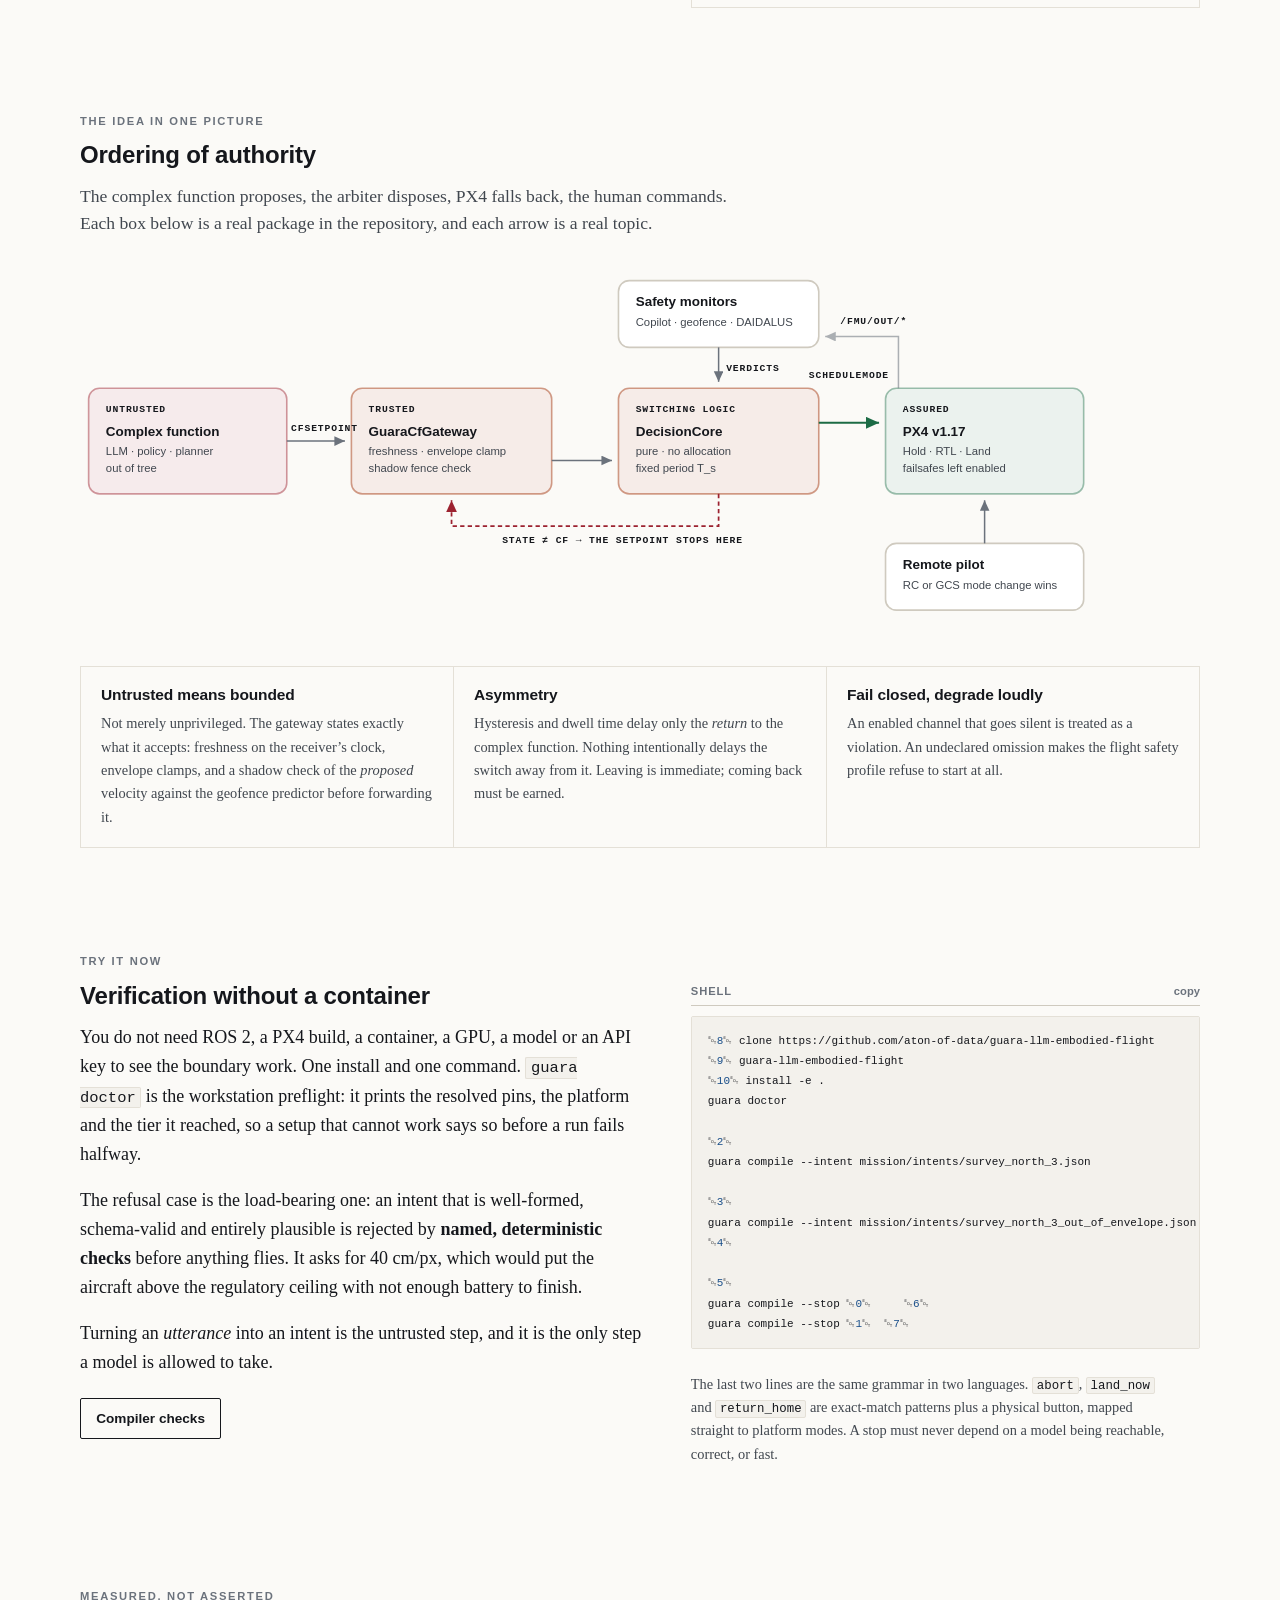
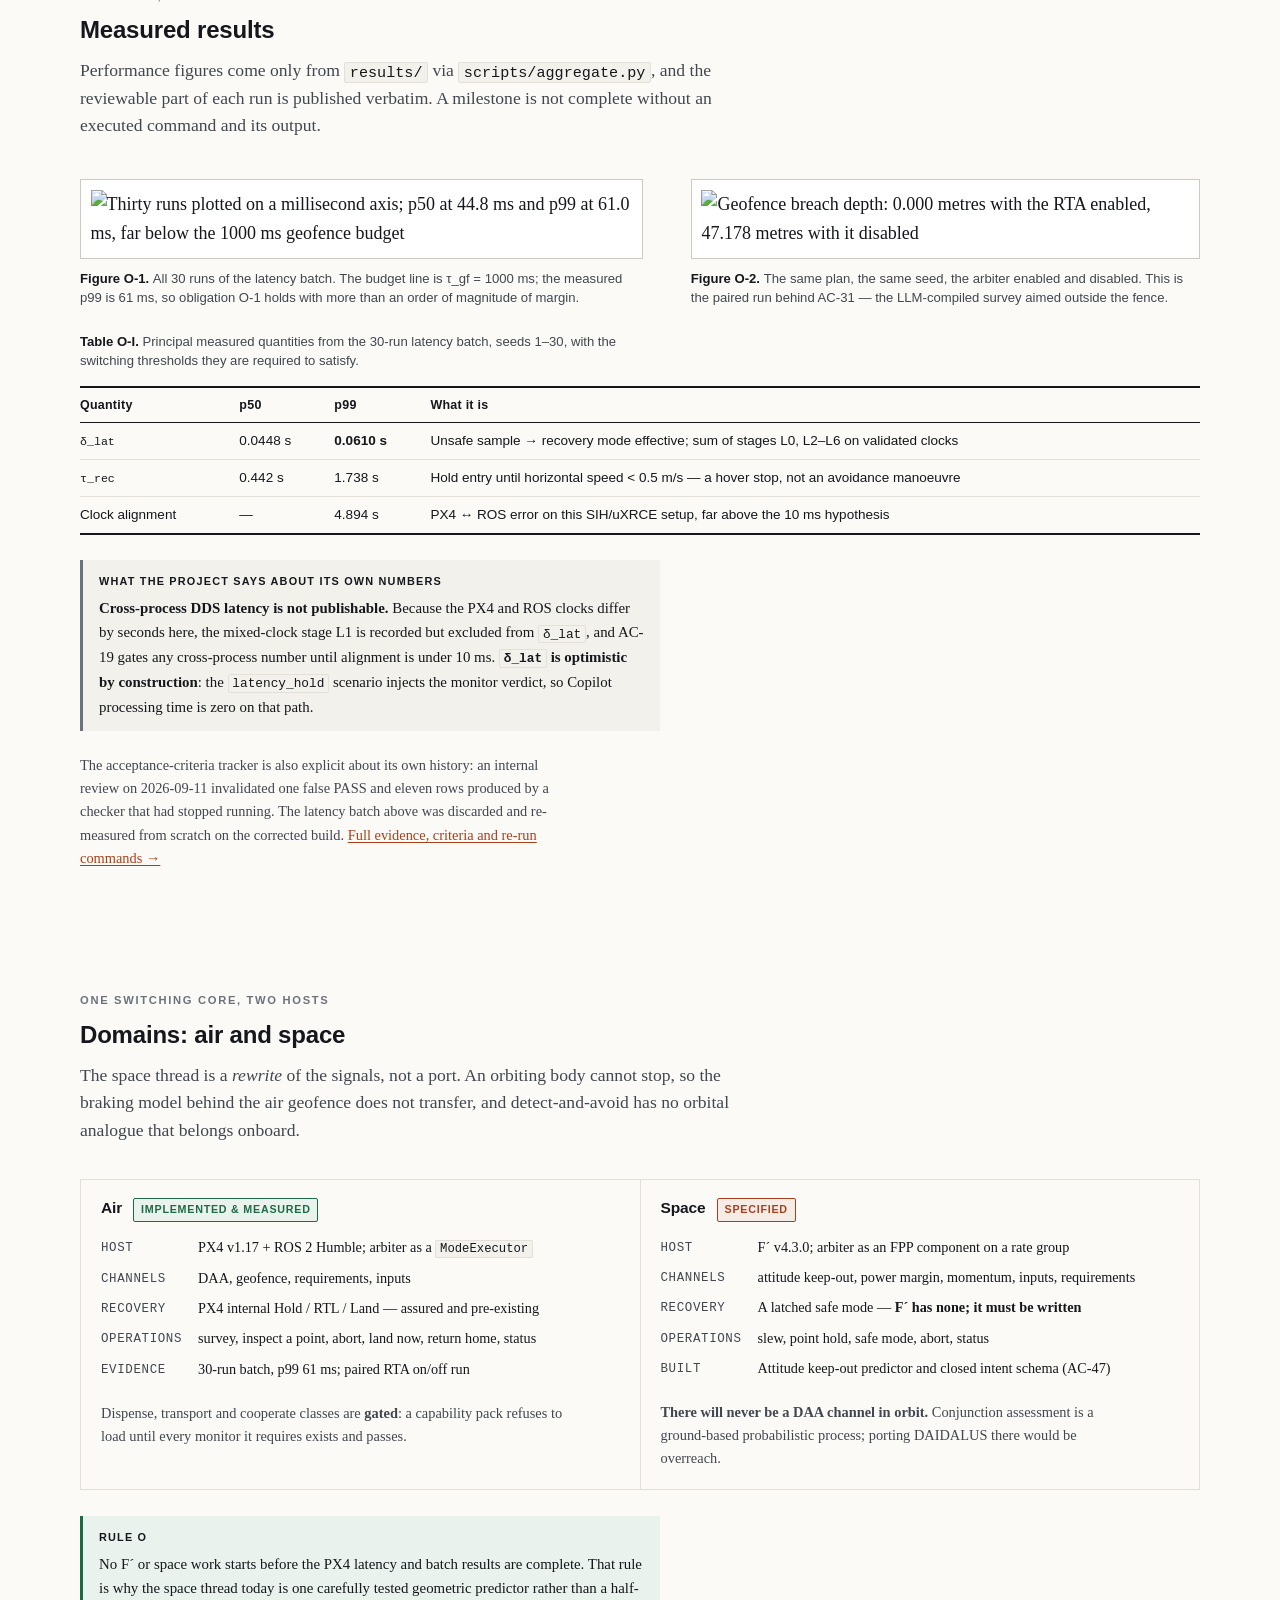
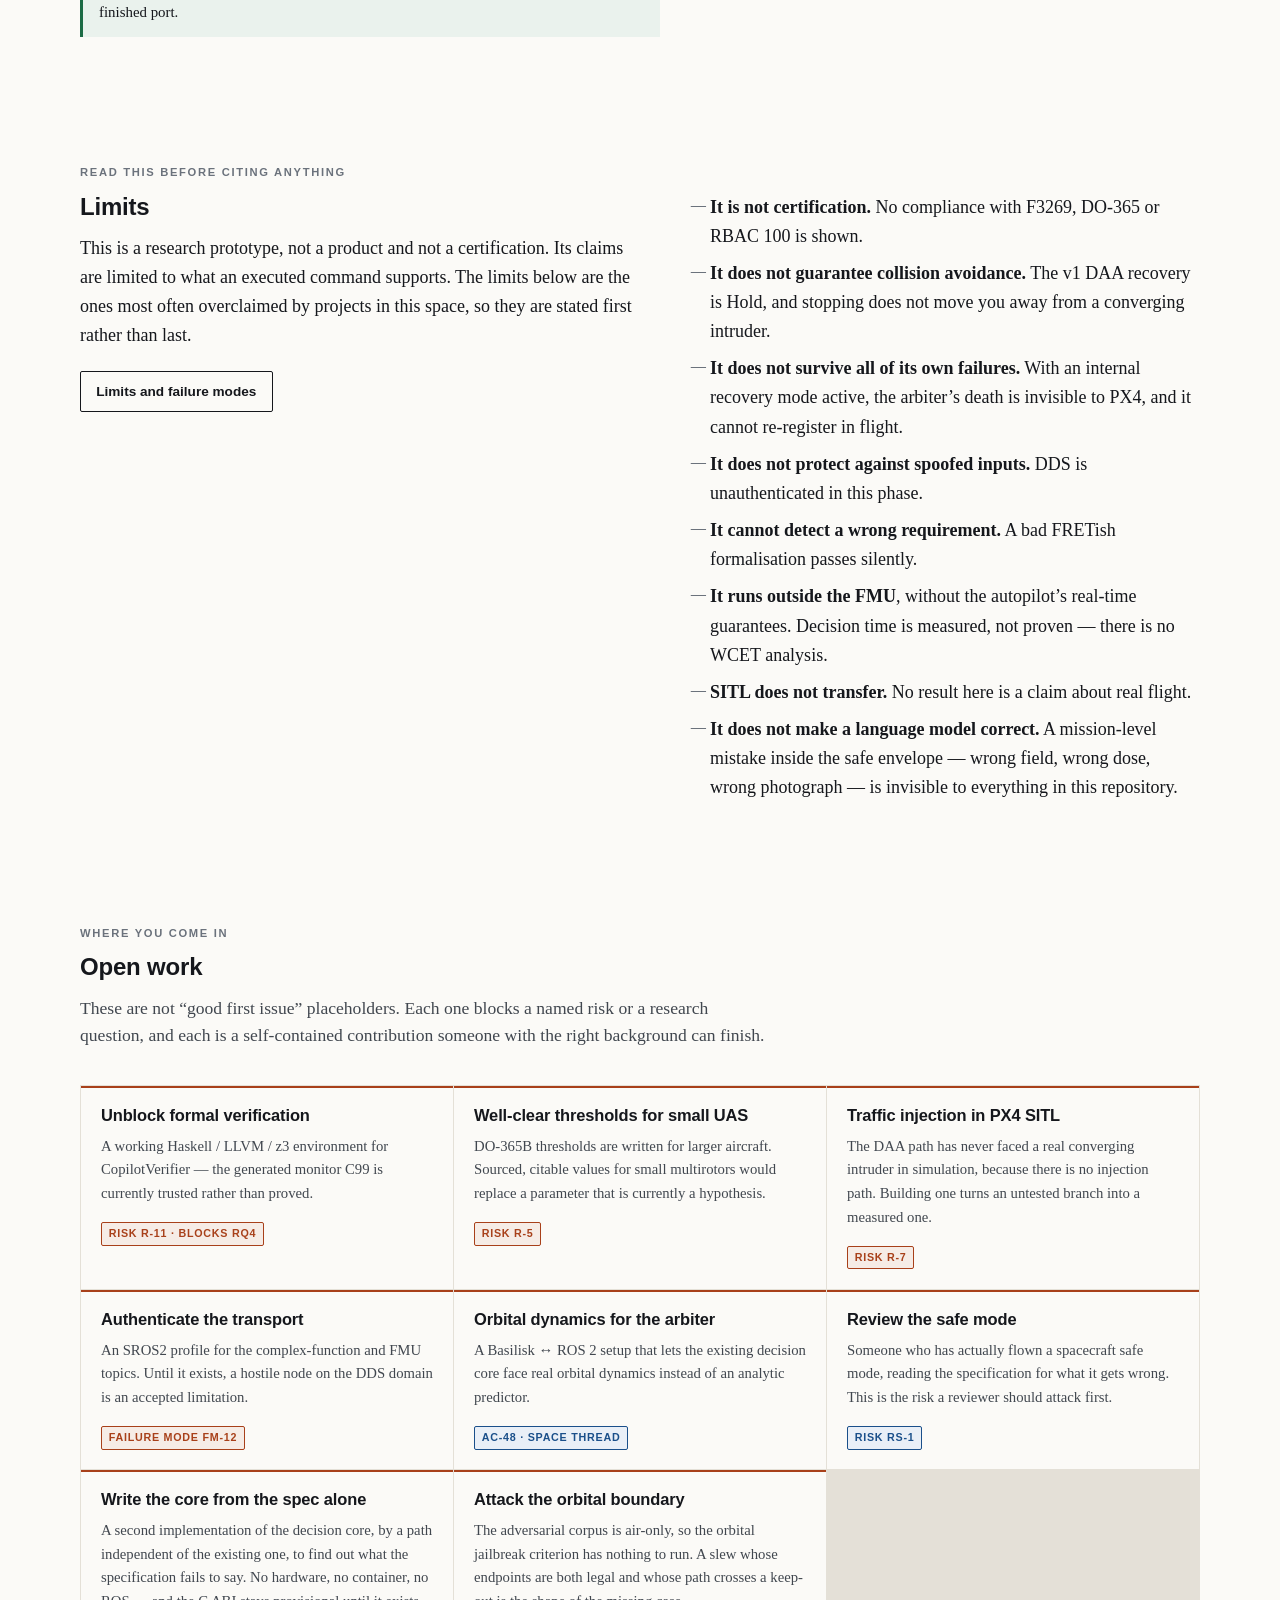
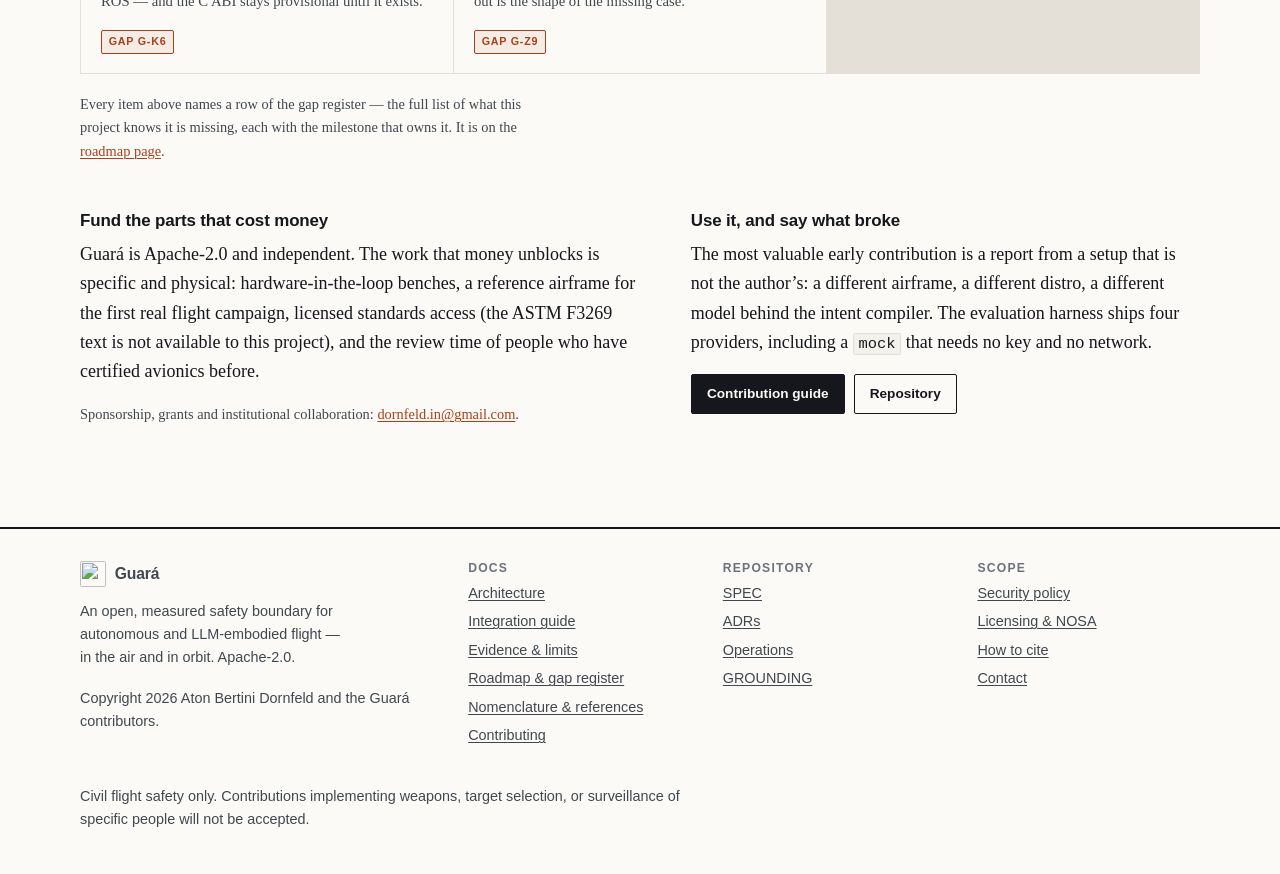
==== commit 8a05cb61: "fix(site): align the entry path, the image promise and the open work with the tree" ====
--- a/site/index.html
+++ b/site/index.html
@@ -70,6 +70,7 @@
       <a href="architecture.html">Architecture</a>
       <a href="integrate.html">Integrate</a>
       <a href="evidence.html">Evidence</a>
+      <a href="roadmap.html">Roadmap</a>
       <a href="nomenclature.html">Nomenclature</a>
       <a href="contribute.html">Contribute</a>
       <a href="https://github.com/aton-of-data/guara-llm-embodied-flight">GitHub&nbsp;↗</a>
@@ -141,7 +142,7 @@
     <dl class="docmeta">
     <div><dt>Document</dt><dd>GUARA-SITE-00</dd></div>
     <div><dt>Title</dt><dd>Overview</dd></div>
-    <div><dt>Describes commit</dt><dd>75f5760</dd></div>
+    <div><dt>Describes commit</dt><dd>300a8b8</dd></div>
     <div><dt>Issued</dt><dd>2026-09-13</dd></div>
     <div><dt>Status</dt><dd>Research prototype — SITL only</dd></div>
     <div><dt>Licence</dt><dd>Apache-2.0</dd></div>
@@ -328,7 +329,9 @@
         <h2>Verification without a container</h2>
         <p>
           You do not need ROS 2, a PX4 build, a container, a GPU, a model or an API key to see the
-          boundary work. Two packages and one command.
+          boundary work. One install and one command. <code>guara doctor</code> is the workstation
+          preflight: it prints the resolved pins, the platform and the tier it reached, so a setup
+          that cannot work says so before a run fails halfway.
         </p>
         <p>
           The refusal case is the load-bearing one: an intent that is well-formed, schema-valid
@@ -348,18 +351,19 @@
         <div class="code-head"><span>shell</span><button class="copy" data-label="copy" type="button">copy</button></div>
 <pre><code class="language-bash">git clone https://github.com/aton-of-data/guara-llm-embodied-flight
 cd guara-llm-embodied-flight
-pip install -r requirements.txt
+pip install -e .
+guara doctor
 
 # an intent inside the envelope -> a flyable plan (exit 0)
-python3 -m mission.compiler --intent mission/intents/survey_north_3.json
+guara compile --intent mission/intents/survey_north_3.json
 
 # the same survey at 40 cm/px -> refused, with the checks named (exit 2)
-python3 -m mission.compiler --intent mission/intents/survey_north_3_out_of_envelope.json
+guara compile --intent mission/intents/survey_north_3_out_of_envelope.json
 # refused (checks): gsd_bounds, altitude_ceiling, energy
 
 # the stop path, which never reaches a model at all
-python3 -m mission.compiler --stop "land now"     # -> land_now
-python3 -m mission.compiler --stop "pouse agora"  # -> land_now</code></pre>
+guara compile --stop "land now"     # -> land_now
+guara compile --stop "pouse agora"  # -> land_now</code></pre>
         <p class="small muted">
           The last two lines are the same grammar in two languages. <code>abort</code>,
           <code>land_now</code> and <code>return_home</code> are exact-match patterns plus a
@@ -574,7 +578,23 @@
         <p class="muted">Someone who has actually flown a spacecraft safe mode, reading the specification for what it gets wrong. This is the risk a reviewer should attack first.</p>
         <span class="pill info">risk RS-1</span>
       </div>
-    </div>
+      <div class="panel ask">
+        <h3>Write the core from the spec alone</h3>
+        <p class="muted">A second implementation of the decision core, by a path independent of the existing one, to find out what the specification fails to say. No hardware, no container, no ROS — and the C ABI stays provisional until it exists.</p>
+        <span class="pill warn">gap G-K6</span>
+      </div>
+      <div class="panel ask">
+        <h3>Attack the orbital boundary</h3>
+        <p class="muted">The adversarial corpus is air-only, so the orbital jailbreak criterion has nothing to run. A slew whose endpoints are both legal and whose path crosses a keep-out is the shape of the missing case.</p>
+        <span class="pill warn">gap G-Z9</span>
+      </div>
+    </div>
+
+    <p class="small muted" style="margin-top:1.2rem">
+      Every item above names a row of the gap register — the full list of what this project knows it
+      is missing, each with the milestone that owns it. It is on the
+      <a href="roadmap.html#register">roadmap page</a>.
+    </p>
 
     <div class="split" style="margin-top:3rem">
       <div>
@@ -623,6 +643,7 @@
         <li><a href="architecture.html">Architecture</a></li>
         <li><a href="integrate.html">Integration guide</a></li>
         <li><a href="evidence.html">Evidence &amp; limits</a></li>
+        <li><a href="roadmap.html">Roadmap &amp; gap register</a></li>
         <li><a href="nomenclature.html">Nomenclature &amp; references</a></li>
         <li><a href="contribute.html">Contributing</a></li>
       </ul>
--- a/site/assets/style.css
+++ b/site/assets/style.css
@@ -1,371 +1,420 @@
 /* SPDX-License-Identifier: Apache-2.0 */
-/* Guará project site — shared design system.
-   Dark-first instrument palette: ink ground, guará amber accent, and the two
-   state colours the RTA itself uses (clear / unsafe). */
+/*
+ * Guará documentation set — visual system.
+ *
+ * Typographic conventions of technical and aeronautical publication:
+ *
+ *   - Sans serif for titles, and for the text of figures, tables and graphics.
+ *     Serif for running text, set at a size equivalent to 12-point.
+ *   - A measure of 66 characters, 75 at the widest.
+ *   - Colour never carries meaning on its own; every coloured state is paired
+ *     with a word or a glyph.
+ *   - Symbols are listed with their definitions and units, Latin before Greek.
+ *   - Figure and table titles state purpose and content, and no two share a
+ *     title. Table captions sit above the table, figure captions below.
+ *   - Tables are numbered in Roman numerals, figures in Arabic, each prefixed
+ *     by document so a cross-page citation is unambiguous.
+ *   - Column labels take the form concept, symbol, unit. Table footnotes use
+ *     superscript italic letters.
+ *   - Each document states its own identity: identifier, revision, status.
+ *
+ * The default presentation is ink on paper. The dark setting is a reading
+ * convenience and is held to the same contrast discipline.
+ */
 
 :root {
-  --ink-900: #0b0e14;
-  --ink-850: #10141c;
-  --ink-800: #141924;
-  --ink-750: #1a2030;
-  --ink-700: #232b3d;
-  --ink-600: #333d54;
-
-  --fg:        #e6e9f0;
-  --fg-muted:  #9aa5bb;
-  --fg-faint:  #6b7691;
-
-  --accent:      #ff8a3d;
-  --accent-soft: #ffb37a;
-  --accent-dim:  rgba(255, 138, 61, 0.12);
-
-  --clear:  #3ddc97;
-  --unsafe: #ff5c6c;
-  --info:   #5aa9ff;
-
-  --bg:       var(--ink-900);
-  --bg-panel: var(--ink-850);
-  --bg-raise: var(--ink-800);
-  --bg-code:  var(--ink-800);
-  --line:     var(--ink-700);
-  --line-soft:var(--ink-750);
-
-  --mono: ui-monospace, SFMono-Regular, "SF Mono", Menlo, Consolas, "Liberation Mono", monospace;
-  --sans: "Inter", ui-sans-serif, system-ui, -apple-system, "Segoe UI", Helvetica, Arial, sans-serif;
-
-  --measure: 72ch;
-  --radius: 10px;
-  --shadow: 0 1px 2px rgba(0,0,0,.4), 0 8px 28px rgba(0,0,0,.28);
-}
-
-:root[data-theme="light"] {
-  --fg:        #171b23;
-  --fg-muted:  #4e586c;
-  --fg-faint:  #79839a;
-  --accent:      #c2521a;
-  --accent-soft: #9b400f;
-  --accent-dim:  rgba(194, 82, 26, 0.10);
-  --clear:  #12855b;
-  --unsafe: #c4283a;
-  --info:   #1d63c9;
-  --bg:       #fbfaf8;
-  --bg-panel: #ffffff;
-  --bg-raise: #f4f2ee;
-  --bg-code:  #f6f5f2;
-  --line:     #e0dcd4;
-  --line-soft:#eceae4;
-  --shadow: 0 1px 2px rgba(23,27,35,.06), 0 8px 24px rgba(23,27,35,.06);
+  color-scheme: light;
+
+  /* paper and ink */
+  --paper:      #fbfaf7;
+  --paper-2:    #ffffff;
+  --paper-3:    #f3f1ec;
+  --ink:        #15171c;
+  --ink-2:      #41474f;
+  --ink-3:      #6b727c;
+  --rule:       #cfcabf;
+  --rule-soft:  #e4e0d7;
+
+  /* One accent, used for identification rather than decoration. */
+  --accent:     #a8401a;
+  --accent-2:   #7d2f13;
+  --accent-wash:#f6ece6;
+
+  /* State colours. Never the sole carrier of meaning:
+     every use is paired with a word or a glyph. */
+  --clear:      #1c6b45;
+  --clear-wash: #eaf2ed;
+  --unsafe:     #9c2230;
+  --unsafe-wash:#f7eaec;
+  --info:       #1a4f8a;
+  --info-wash:  #e9eff7;
+
+  --sans: "Helvetica Neue", Helvetica, Arial, "Liberation Sans", system-ui, sans-serif;
+  --serif: Charter, "Bitstream Charter", "Iowan Old Style", "Source Serif Pro",
+           Georgia, "Times New Roman", Times, serif;
+  --mono: ui-monospace, "SF Mono", SFMono-Regular, Menlo, Consolas,
+          "Liberation Mono", monospace;
+
+  --measure: 66ch;
+  --measure-wide: 78ch;
+  --radius: 2px;
+}
+
+:root[data-theme="dark"] {
+  color-scheme: dark;
+  --paper:      #14161a;
+  --paper-2:    #191c21;
+  --paper-3:    #1f232a;
+  --ink:        #e8e6e1;
+  --ink-2:      #b0b5bd;
+  --ink-3:      #838a94;
+  --rule:       #333941;
+  --rule-soft:  #262b32;
+  --accent:     #e8845a;
+  --accent-2:   #f0a683;
+  --accent-wash:#2a1d17;
+  --clear:      #5cbf8f;
+  --clear-wash: #16251e;
+  --unsafe:     #e8737f;
+  --unsafe-wash:#2a181b;
+  --info:       #74a9e8;
+  --info-wash:  #16202e;
 }
 
 * { box-sizing: border-box; }
 
-html { scroll-behavior: smooth; scroll-padding-top: 88px; }
+html { scroll-behavior: smooth; scroll-padding-top: 84px; -webkit-text-size-adjust: 100%; }
 @media (prefers-reduced-motion: reduce) { html { scroll-behavior: auto; } }
 
 body {
   margin: 0;
-  background: var(--bg);
-  color: var(--fg);
-  font-family: var(--sans);
-  font-size: 16.5px;
-  line-height: 1.65;
+  background: var(--paper);
+  color: var(--ink);
+  /* Serif for running text; 18px is the screen equivalent of 12-point. */
+  font-family: var(--serif);
+  font-size: 18px;
+  line-height: 1.62;
   -webkit-font-smoothing: antialiased;
-  text-rendering: optimizeLegibility;
-}
-
-/* ---------- layout ---------- */
-
-.wrap { width: min(1160px, calc(100% - 3rem)); margin-inline: auto; }
-.narrow { max-width: var(--measure); }
-
-section { padding-block: 4.5rem; }
-section + section { border-top: 1px solid var(--line-soft); }
-
-@media (max-width: 640px) {
-  .wrap { width: calc(100% - 2rem); }
-  section { padding-block: 3rem; }
-}
-
-/* ---------- type ---------- */
-
-h1, h2, h3, h4 { line-height: 1.2; letter-spacing: -0.018em; margin: 0 0 .6em; font-weight: 640; }
-h1 { font-size: clamp(2.1rem, 5.2vw, 3.5rem); letter-spacing: -0.03em; }
-h2 { font-size: clamp(1.5rem, 3.2vw, 2.05rem); }
-h3 { font-size: 1.17rem; }
-h4 { font-size: .98rem; text-transform: uppercase; letter-spacing: .08em; color: var(--fg-muted); font-weight: 600; }
-
-p { margin: 0 0 1.1rem; max-width: var(--measure); }
-a { color: var(--accent); text-decoration-color: color-mix(in srgb, var(--accent) 35%, transparent); text-underline-offset: 3px; }
-a:hover { text-decoration-color: currentColor; }
-
-.lede { font-size: clamp(1.06rem, 2.1vw, 1.28rem); color: var(--fg-muted); line-height: 1.6; }
-.eyebrow {
-  font-family: var(--mono); font-size: .74rem; letter-spacing: .16em;
-  text-transform: uppercase; color: var(--accent); margin: 0 0 1rem; font-weight: 600;
-}
-.muted { color: var(--fg-muted); }
-.small { font-size: .88rem; }
-code, kbd { font-family: var(--mono); font-size: .88em; }
-:not(pre) > code {
-  background: var(--accent-dim); color: var(--accent-soft);
-  padding: .12em .38em; border-radius: 4px;
-}
-:root[data-theme="light"] :not(pre) > code { color: var(--accent-soft); }
-
-/* ---------- header ---------- */
-
-header.site {
-  position: sticky; top: 0; z-index: 50;
-  backdrop-filter: saturate(1.4) blur(12px);
-  background: color-mix(in srgb, var(--bg) 86%, transparent);
-  border-bottom: 1px solid var(--line-soft);
-}
-header.site .bar { display: flex; align-items: center; gap: 1.5rem; height: 62px; }
-.brand { display: flex; align-items: center; gap: .6rem; font-weight: 680; letter-spacing: -.02em; color: var(--fg); text-decoration: none; font-size: 1.05rem; }
-.brand img { width: 30px; height: 30px; border-radius: 7px; object-fit: cover; }
-nav.site { display: flex; gap: 1.35rem; margin-left: auto; align-items: center; }
-nav.site a { color: var(--fg-muted); text-decoration: none; font-size: .93rem; font-weight: 500; }
-nav.site a:hover, nav.site a[aria-current="page"] { color: var(--fg); }
-nav.site a[aria-current="page"] { color: var(--accent); }
-.icon-btn {
-  background: transparent; border: 1px solid var(--line); color: var(--fg-muted);
-  width: 34px; height: 34px; border-radius: 8px; cursor: pointer;
-  display: grid; place-items: center; font-size: .95rem; line-height: 1;
-}
-.icon-btn:hover { color: var(--fg); border-color: var(--fg-faint); }
-@media (max-width: 860px) {
-  nav.site { gap: .9rem; min-width: 0; overflow-x: auto; -ms-overflow-style: none; scrollbar-width: none; }
-  nav.site::-webkit-scrollbar { display: none; }
-  nav.site a { font-size: .86rem; white-space: nowrap; }
-  .brand span { display: none; }
-}
-
-/* ---------- buttons ---------- */
-
-.btn {
-  display: inline-flex; align-items: center; gap: .5rem;
-  padding: .68rem 1.15rem; border-radius: 8px; font-size: .94rem; font-weight: 580;
-  text-decoration: none; border: 1px solid var(--line); color: var(--fg);
-  background: var(--bg-raise); transition: border-color .15s, transform .15s, background .15s;
-}
-.btn:hover { border-color: var(--fg-faint); transform: translateY(-1px); }
-.btn-primary { background: var(--accent); border-color: var(--accent); color: #140a02; font-weight: 640; }
-.btn-primary:hover { background: var(--accent-soft); border-color: var(--accent-soft); }
-:root[data-theme="light"] .btn-primary { color: #fff; }
-.btn-row { display: flex; flex-wrap: wrap; gap: .7rem; margin-top: 1.6rem; }
-
-/* ---------- panels, grids ---------- */
-
-.panel {
-  background: var(--bg-panel); border: 1px solid var(--line);
-  border-radius: var(--radius); padding: 1.4rem 1.5rem;
-}
-.grid { display: grid; gap: 1rem; }
+  font-kerning: normal;
+}
+
+/* ---------------------------------------------------------- layout ---- */
+
+.wrap { width: min(1120px, calc(100% - 3rem)); margin-inline: auto; }
+section { padding-block: 3.25rem; }
+.doc-body > section:first-child { padding-top: 2rem; }
+@media (max-width: 640px) { .wrap { width: calc(100% - 2rem); } section { padding-block: 2.4rem; } }
+
+.doc {
+  display: grid; grid-template-columns: 216px minmax(0, 1fr);
+  gap: 3.5rem; align-items: start; padding-block: 2.5rem 1rem;
+}
+.doc-body { min-width: 0; }
+.doc-body > section { min-width: 0; padding-block: 0 2.9rem; }
+.doc-body > section + section { border-top: 1px solid var(--rule-soft); padding-top: 2.9rem; }
+@media (max-width: 900px) { .doc { grid-template-columns: minmax(0,1fr); gap: 1.25rem; } }
+
+.split { display: grid; grid-template-columns: minmax(0,1.05fr) minmax(0,.95fr); gap: 3rem; align-items: start; }
+@media (max-width: 900px) { .split { grid-template-columns: minmax(0,1fr); gap: 2rem; } }
+
+.grid { display: grid; gap: 1px; background: var(--rule-soft); border: 1px solid var(--rule-soft); }
+.grid > * { background: var(--paper); }
 .g2 { grid-template-columns: repeat(2, minmax(0,1fr)); }
 .g3 { grid-template-columns: repeat(3, minmax(0,1fr)); }
 .g4 { grid-template-columns: repeat(4, minmax(0,1fr)); }
 @media (max-width: 900px) { .g3, .g4 { grid-template-columns: repeat(2, minmax(0,1fr)); } }
-@media (max-width: 620px) { .g2, .g3, .g4 { grid-template-columns: minmax(0, 1fr); } }
-
-.split { display: grid; grid-template-columns: minmax(0, 1.05fr) minmax(0, .95fr); gap: 3rem; align-items: start; }
-@media (max-width: 900px) { .split { grid-template-columns: minmax(0, 1fr); gap: 2rem; } }
-
-/* ---------- stat ---------- */
-
-.stat { display: flex; flex-direction: column; gap: .2rem; }
-.stat .v { font-family: var(--mono); font-size: clamp(1.7rem, 3.4vw, 2.3rem); font-weight: 600; letter-spacing: -.03em; color: var(--fg); }
-.stat .v .u { font-size: .5em; color: var(--fg-muted); margin-left: .18em; font-weight: 500; }
-.stat .k { font-size: .82rem; color: var(--fg-muted); }
-.stat.accent .v { color: var(--accent); }
-.stat.clear .v { color: var(--clear); }
-
-/* ---------- code ---------- */
-
+@media (max-width: 620px) { .g2, .g3, .g4 { grid-template-columns: minmax(0,1fr); } }
+
+/* ------------------------------------------------------ typography ---- */
+/* Sans serif for titles, set in upper and lower case. */
+
+h1, h2, h3, h4, h5 {
+  font-family: var(--sans);
+  font-weight: 600;
+  line-height: 1.18;
+  letter-spacing: -0.008em;
+  margin: 0 0 .55em;
+  color: var(--ink);
+}
+h1 { font-size: clamp(1.85rem, 4vw, 2.6rem); letter-spacing: -0.018em; font-weight: 650; }
+h2 { font-size: clamp(1.25rem, 2.4vw, 1.5rem); }
+h3 { font-size: 1.06rem; }
+h4 {
+  font-size: .76rem; text-transform: uppercase; letter-spacing: .1em;
+  color: var(--ink-3); font-weight: 650;
+}
+
+p { margin: 0 0 1.05rem; max-width: var(--measure); }
+.lede { font-size: 1.1rem; line-height: 1.55; color: var(--ink-2); max-width: var(--measure-wide); }
+.small { font-size: .9rem; }
+.muted { color: var(--ink-2); }
+
+a { color: var(--accent); text-underline-offset: 2px; text-decoration-thickness: from-font; }
+a:hover { color: var(--accent-2); }
+
+/* Running label above a title. Sans, per the titles rule. */
+.eyebrow {
+  font-family: var(--sans); font-size: .7rem; font-weight: 650;
+  letter-spacing: .15em; text-transform: uppercase;
+  color: var(--ink-3); margin: 0 0 .7rem;
+}
+
+code, kbd, samp { font-family: var(--mono); font-size: .86em; }
+:not(pre) > code {
+  background: var(--paper-3); border: 1px solid var(--rule-soft);
+  padding: .06em .3em; border-radius: var(--radius); color: var(--ink);
+}
+
+ul.clean { list-style: none; padding: 0; margin: 0 0 1.1rem; max-width: var(--measure); }
+ul.clean > li { padding-left: 1.2rem; position: relative; margin-bottom: .5rem; }
+ul.clean > li::before {
+  content: "—"; position: absolute; left: 0; color: var(--ink-3);
+  font-family: var(--sans); font-size: .85em;
+}
+ul.tight > li { margin-bottom: .25rem; }
+
+hr.rule { border: none; border-top: 1px solid var(--rule-soft); margin: 2.25rem 0; }
+
+/* ----------------------------------------------------------- header ---- */
+
+header.site {
+  position: sticky; top: 0; z-index: 50;
+  background: var(--paper);
+  border-bottom: 1px solid var(--rule);
+}
+header.site .bar { display: flex; align-items: center; gap: 1.4rem; height: 58px; }
+.brand {
+  display: flex; align-items: center; gap: .55rem; text-decoration: none; color: var(--ink);
+  font-family: var(--sans); font-weight: 650; font-size: .98rem; letter-spacing: -.01em;
+}
+.brand img { width: 26px; height: 26px; border-radius: 2px; object-fit: cover; }
+nav.site { display: flex; gap: 1.2rem; margin-left: auto; align-items: center; min-width: 0; }
+nav.site a {
+  font-family: var(--sans); font-size: .84rem; font-weight: 500;
+  color: var(--ink-2); text-decoration: none; white-space: nowrap;
+}
+nav.site a:hover { color: var(--ink); }
+nav.site a[aria-current="page"] { color: var(--ink); font-weight: 650; box-shadow: inset 0 -2px 0 var(--accent); }
+.icon-btn {
+  background: none; border: 1px solid var(--rule); color: var(--ink-2);
+  width: 30px; height: 30px; border-radius: var(--radius); cursor: pointer;
+  display: grid; place-items: center; font-size: .85rem; flex: 0 0 auto;
+}
+.icon-btn:hover { color: var(--ink); border-color: var(--ink-3); }
+@media (max-width: 860px) {
+  nav.site { gap: .85rem; overflow-x: auto; scrollbar-width: none; -ms-overflow-style: none; }
+  nav.site::-webkit-scrollbar { display: none; }
+  nav.site a { font-size: .8rem; }
+  .brand span { display: none; }
+}
+
+/* ---------------------------------------- report documentation block ---- */
+/* A report states its own identity: number, revision, status, date. */
+
+.docmeta {
+  border-top: 2px solid var(--ink); border-bottom: 1px solid var(--rule);
+  margin: 1.5rem 0 0; padding: .8rem 0 .9rem;
+  display: grid; grid-template-columns: repeat(auto-fit, minmax(150px, 1fr)); gap: .75rem 1.75rem;
+  font-family: var(--sans);
+}
+.docmeta div { min-width: 0; }
+.docmeta dt {
+  font-size: .63rem; letter-spacing: .11em; text-transform: uppercase;
+  color: var(--ink-3); font-weight: 650; margin-bottom: .12rem;
+}
+.docmeta dd { margin: 0; font-size: .82rem; color: var(--ink); overflow-wrap: anywhere; }
+
+/* ------------------------------------------------- figures & tables ---- */
+/* Captions are sans. Tables are numbered in Roman numerals and figures in
+   Arabic; both are prefixed by document so a cross-page citation is
+   unambiguous. */
+
+body { counter-reset: fig tbl; }
+
+figure { margin: 0 0 1.6rem; counter-increment: fig; }
+figure.unnumbered { counter-increment: none; }
+.plate {
+  background: #fff; border: 1px solid var(--rule); padding: .6rem;
+  overflow-x: auto;
+}
+.plate img { display: block; width: 100%; height: auto; }
+figcaption {
+  font-family: var(--sans); font-size: .82rem; line-height: 1.45;
+  color: var(--ink-2); margin-top: .6rem; max-width: var(--measure-wide);
+}
+figcaption::before {
+  content: "Figure " var(--figpfx) counter(fig) ". ";
+  font-weight: 650; color: var(--ink);
+}
+figure.unnumbered figcaption::before { content: none; }
+
+/* Table caption sits above the table. */
+.tbl-cap {
+  counter-increment: tbl;
+  font-family: var(--sans); font-size: .82rem; line-height: 1.45;
+  color: var(--ink-2); margin: 0 0 .45rem; max-width: var(--measure-wide);
+}
+.tbl-cap::before {
+  content: "Table " var(--figpfx) counter(tbl, upper-roman) ". ";
+  font-weight: 650; color: var(--ink);
+}
+
+.table-scroll { overflow-x: auto; margin-bottom: 1.6rem; }
+table {
+  border-collapse: collapse; width: 100%;
+  font-family: var(--sans); font-size: .845rem; line-height: 1.45;
+  border-top: 2px solid var(--ink); border-bottom: 2px solid var(--ink);
+}
+thead th {
+  text-align: left; padding: .5rem .85rem .5rem 0; vertical-align: bottom;
+  border-bottom: 1px solid var(--ink); font-weight: 650; color: var(--ink);
+  font-size: .78rem; letter-spacing: .02em;
+}
+tbody td { padding: .5rem .85rem .5rem 0; vertical-align: top; border-bottom: 1px solid var(--rule-soft); }
+tbody tr:last-child td { border-bottom: none; }
+th:last-child, td:last-child { padding-right: 0; }
+table code { white-space: nowrap; background: none; border: none; padding: 0; }
+td.num, th.num { text-align: right; font-variant-numeric: tabular-nums; font-family: var(--mono); }
+table.nomen td:first-child { font-family: var(--mono); white-space: nowrap; width: 1%; }
+table.nomen td:nth-child(2) { font-family: var(--mono); color: var(--ink-2); white-space: nowrap; }
+/* Table footnotes use superscript italic letters. */
+.tbl-note { font-family: var(--sans); font-size: .78rem; color: var(--ink-2); margin: -1.2rem 0 1.6rem; max-width: var(--measure-wide); }
+.tbl-note sup { font-style: italic; font-weight: 650; }
+
+/* -------------------------------------------------------------- code ---- */
+
+.code-head {
+  display: flex; gap: .6rem; justify-content: space-between; align-items: baseline;
+  font-family: var(--sans); font-size: .7rem; letter-spacing: .08em; text-transform: uppercase;
+  color: var(--ink-3); font-weight: 650;
+  border-bottom: 1px solid var(--rule); padding: 0 0 .35rem; margin-bottom: .6rem;
+}
+.code-head > span { min-width: 0; overflow-wrap: anywhere; }
+.copy { background: none; border: none; color: var(--ink-3); cursor: pointer; font: inherit; padding: 0; flex: 0 0 auto; }
+.copy:hover { color: var(--accent); }
 pre {
-  background: var(--bg-code); border: 1px solid var(--line); border-radius: var(--radius);
-  padding: 1rem 1.15rem; overflow-x: auto; margin: 0 0 1.2rem;
-  font-size: .855rem; line-height: 1.62; tab-size: 2;
-}
-pre code { font-family: var(--mono); color: var(--fg); background: none; padding: 0; }
-.code-head {
-  display: flex; align-items: center; gap: .6rem; justify-content: space-between;
-  font-family: var(--mono); font-size: .74rem; letter-spacing: .06em; text-transform: uppercase;
-  color: var(--fg-faint); background: var(--bg-raise);
-  border: 1px solid var(--line); border-bottom: none;
-  border-radius: var(--radius) var(--radius) 0 0; padding: .5rem .9rem;
-}
-.code-head + pre { border-radius: 0 0 var(--radius) var(--radius); margin-bottom: 1.2rem; }
-.code-head > span { min-width: 0; overflow-wrap: anywhere; }
-.copy { background: none; border: none; color: var(--fg-faint); cursor: pointer; font: inherit; padding: 0; flex: 0 0 auto; }
-.copy:hover { color: var(--accent); }
-
-/* token colours (applied by site.js) */
-.t-cmt { color: var(--fg-faint); font-style: italic; }
+  background: var(--paper-3); border: 1px solid var(--rule-soft);
+  padding: .85rem 1rem; overflow-x: auto; margin: 0 0 1.5rem;
+  font-size: .8rem; line-height: 1.58; border-radius: var(--radius);
+}
+pre code { font-family: var(--mono); color: var(--ink); background: none; border: none; padding: 0; }
+.t-cmt { color: var(--ink-3); font-style: italic; }
 .t-str { color: var(--clear); }
 .t-kw  { color: var(--accent); }
 .t-num { color: var(--info); }
-.t-fn  { color: var(--accent-soft); }
-
-/* ---------- tables ---------- */
-
-.table-scroll { overflow-x: auto; border: 1px solid var(--line); border-radius: var(--radius); }
-table { border-collapse: collapse; width: 100%; font-size: .9rem; }
-th, td { text-align: left; padding: .68rem .9rem; border-bottom: 1px solid var(--line-soft); vertical-align: top; }
-thead th {
-  font-size: .73rem; text-transform: uppercase; letter-spacing: .08em;
-  color: var(--fg-muted); background: var(--bg-raise); font-weight: 600; white-space: nowrap;
-}
-tbody tr:last-child td { border-bottom: none; }
-tbody tr:hover { background: var(--bg-raise); }
-td code { white-space: nowrap; }
-
-/* ---------- badges / pills ---------- */
+
+.eq {
+  font-family: var(--mono); font-size: .86rem; line-height: 2;
+  border-top: 1px solid var(--rule); border-bottom: 1px solid var(--rule);
+  padding: .9rem 0; margin: 0 0 1.4rem; overflow-x: auto;
+}
+.eq .u { color: var(--unsafe); font-weight: 700; }
+.eq .c { color: var(--clear); font-weight: 700; }
+.eq .cm { color: var(--ink-3); }
+
+/* ------------------------------------------------- notes and labels ---- */
+/* Each state colour is paired with a word, so colour is never the only signal. */
+
+.note {
+  border-left: 3px solid var(--ink-3); background: var(--paper-3);
+  padding: .8rem 1rem; margin: 0 0 1.4rem; max-width: var(--measure-wide);
+  font-size: .93rem;
+}
+.note p { margin-bottom: .6rem; max-width: none; }
+.note p:last-child { margin-bottom: 0; }
+.note .tag {
+  display: block; font-family: var(--sans); font-size: .68rem; font-weight: 700;
+  letter-spacing: .11em; text-transform: uppercase; color: var(--ink); margin-bottom: .35rem;
+}
+.note.limit { border-left-color: var(--unsafe); background: var(--unsafe-wash); }
+.note.ok    { border-left-color: var(--clear);  background: var(--clear-wash); }
 
 .pill {
-  display: inline-flex; align-items: center; gap: .35rem;
-  font-family: var(--mono); font-size: .7rem; letter-spacing: .06em; text-transform: uppercase;
-  padding: .2rem .55rem; border-radius: 999px; border: 1px solid var(--line);
-  color: var(--fg-muted); white-space: nowrap; font-weight: 600;
-}
-.pill.ok   { color: var(--clear);  border-color: color-mix(in srgb, var(--clear) 40%, transparent);  background: color-mix(in srgb, var(--clear) 10%, transparent); }
-.pill.warn { color: var(--accent); border-color: color-mix(in srgb, var(--accent) 40%, transparent); background: var(--accent-dim); }
-.pill.no   { color: var(--unsafe); border-color: color-mix(in srgb, var(--unsafe) 40%, transparent); background: color-mix(in srgb, var(--unsafe) 10%, transparent); }
-.pill.info { color: var(--info);   border-color: color-mix(in srgb, var(--info) 40%, transparent);   background: color-mix(in srgb, var(--info) 10%, transparent); }
-.pill-row { display: flex; flex-wrap: wrap; gap: .4rem; }
-
-/* ---------- callouts ---------- */
-
-.note {
-  border-left: 3px solid var(--accent); background: var(--accent-dim);
-  padding: .95rem 1.1rem; border-radius: 0 var(--radius) var(--radius) 0; margin: 0 0 1.3rem;
-  font-size: .94rem; max-width: var(--measure);
-}
-.note p:last-child { margin-bottom: 0; }
-.note.limit  { border-left-color: var(--unsafe); background: color-mix(in srgb, var(--unsafe) 8%, transparent); }
-.note.ok     { border-left-color: var(--clear);  background: color-mix(in srgb, var(--clear) 8%, transparent); }
-.note .tag {
-  display: block; font-family: var(--mono); font-size: .7rem; letter-spacing: .12em;
-  text-transform: uppercase; color: var(--fg-muted); margin-bottom: .35rem; font-weight: 600;
-}
-
-/* ---------- figure plate (evidence SVGs keep their own light ground) ---------- */
-
-.plate {
-  background: #fff; border: 1px solid var(--line); border-radius: var(--radius);
-  padding: .75rem; overflow-x: auto;
-}
-.plate img { display: block; width: 100%; height: auto; }
-figure { margin: 0 0 1.4rem; }
-figcaption { font-size: .84rem; color: var(--fg-muted); margin-top: .6rem; }
-
-/* ---------- steps ---------- */
+  display: inline-flex; align-items: center; gap: .3rem;
+  font-family: var(--sans); font-size: .67rem; font-weight: 700;
+  letter-spacing: .07em; text-transform: uppercase;
+  padding: .12rem .42rem; border: 1px solid var(--rule); border-radius: var(--radius);
+  color: var(--ink-2); white-space: nowrap; background: var(--paper-2);
+}
+.pill.ok   { color: var(--clear);  border-color: var(--clear);  background: var(--clear-wash); }
+.pill.warn { color: var(--accent); border-color: var(--accent); background: var(--accent-wash); }
+.pill.no   { color: var(--unsafe); border-color: var(--unsafe); background: var(--unsafe-wash); }
+.pill.info { color: var(--info);   border-color: var(--info);   background: var(--info-wash); }
+.pill-row { display: flex; flex-wrap: wrap; gap: .35rem; }
+
+/* --------------------------------------------------------- controls ---- */
+
+.btn {
+  display: inline-flex; align-items: center; gap: .4rem;
+  font-family: var(--sans); font-size: .85rem; font-weight: 600;
+  padding: .52rem .95rem; border: 1px solid var(--ink); border-radius: var(--radius);
+  color: var(--ink); background: var(--paper); text-decoration: none;
+}
+.btn:hover { background: var(--paper-3); color: var(--ink); }
+.btn-primary { background: var(--ink); color: var(--paper); border-color: var(--ink); }
+.btn-primary:hover { background: var(--ink-2); border-color: var(--ink-2); color: var(--paper); }
+.btn-row { display: flex; flex-wrap: wrap; gap: .55rem; margin-top: 1.3rem; }
+
+.panel { background: var(--paper); padding: 1.15rem 1.25rem; }
+.panel > :last-child { margin-bottom: 0; }
+.panel h3 { font-size: .97rem; }
+
+/* --------------------------------------------------------------- toc ---- */
+
+.toc { position: sticky; top: 78px; font-family: var(--sans); font-size: .82rem; }
+.toc h4 { margin-bottom: .6rem; }
+.toc a {
+  display: block; color: var(--ink-2); text-decoration: none;
+  padding: .22rem 0 .22rem .65rem; border-left: 1px solid var(--rule-soft);
+}
+.toc a:hover { color: var(--ink); }
+.toc a.active { color: var(--ink); border-left: 2px solid var(--accent); padding-left: .6rem; font-weight: 600; }
+@media (max-width: 900px) { .toc { position: static; display: none; } }
+
+/* ------------------------------------------------------------- steps ---- */
 
 ol.steps { list-style: none; counter-reset: s; padding: 0; margin: 0; }
-ol.steps > li { counter-increment: s; position: relative; padding-left: 3rem; padding-bottom: 2rem; border-left: 1px solid var(--line); margin-left: 1rem; }
-ol.steps > li:last-child { border-left-color: transparent; padding-bottom: 0; }
+ol.steps > li {
+  counter-increment: s; position: relative; padding-left: 2.6rem; padding-bottom: 1.7rem;
+}
 ol.steps > li::before {
-  content: counter(s); position: absolute; left: -1rem; top: -.1rem;
-  width: 2rem; height: 2rem; border-radius: 50%;
-  background: var(--bg-raise); border: 1px solid var(--line); color: var(--accent);
-  display: grid; place-items: center; font-family: var(--mono); font-size: .85rem; font-weight: 600;
+  content: counter(s) "."; position: absolute; left: 0; top: 0;
+  font-family: var(--sans); font-size: .95rem; font-weight: 700; color: var(--accent);
 }
 ol.steps > li > h3 { margin-top: 0; }
 
-/* ---------- doc layout with sidebar ---------- */
-
-.doc { display: grid; grid-template-columns: 232px minmax(0, 1fr); gap: 3.5rem; align-items: start; padding-block: 3rem; }
-.doc-body { min-width: 0; }
-.doc-body > section { min-width: 0; }
-.toc { position: sticky; top: 86px; font-size: .89rem; }
-.toc h4 { margin-bottom: .8rem; }
-.toc a { display: block; color: var(--fg-muted); text-decoration: none; padding: .26rem 0 .26rem .75rem; border-left: 2px solid var(--line-soft); }
-.toc a:hover { color: var(--fg); border-left-color: var(--fg-faint); }
-.toc a.active { color: var(--accent); border-left-color: var(--accent); }
-.doc-body > section { padding-block: 0 3.2rem; border: none; }
-.doc-body > section + section { border-top: 1px solid var(--line-soft); padding-top: 3.2rem; }
-@media (max-width: 900px) { .doc { grid-template-columns: minmax(0, 1fr); gap: 1.5rem; } .toc { position: static; display: none; } }
-
-/* ---------- misc ---------- */
-
-ul.clean { list-style: none; padding: 0; margin: 0 0 1.2rem; max-width: var(--measure); }
-ul.clean > li { padding-left: 1.35rem; position: relative; margin-bottom: .55rem; }
-ul.clean > li::before { content: "▸"; position: absolute; left: 0; color: var(--accent); font-size: .85em; top: .1em; }
-ul.tight > li { margin-bottom: .3rem; }
-
-hr.rule { border: none; border-top: 1px solid var(--line-soft); margin: 2.5rem 0; }
-
-footer.site { border-top: 1px solid var(--line-soft); padding-block: 3rem; color: var(--fg-muted); font-size: .9rem; background: var(--bg-panel); }
-footer.site a { color: var(--fg-muted); }
+.chk { list-style: none; padding: 0; margin: 0; }
+.chk li {
+  display: grid; grid-template-columns: 1.4rem 1fr; gap: .5rem;
+  padding: .5rem 0; border-bottom: 1px solid var(--rule-soft); font-size: .93rem;
+}
+.chk li:last-child { border-bottom: none; }
+.chk li::before { content: "☐"; color: var(--ink-3); font-family: var(--sans); }
+
+/* -------------------------------------------------------- references ---- */
+
+ol.refs { counter-reset: ref; list-style: none; padding: 0; margin: 0 0 1.3rem; }
+ol.refs > li {
+  counter-increment: ref; position: relative; padding-left: 2.6rem;
+  margin-bottom: .7rem; font-size: .92rem; max-width: var(--measure-wide);
+}
+ol.refs > li::before {
+  content: "[" counter(ref) "]"; position: absolute; left: 0; top: 0;
+  font-family: var(--mono); font-size: .82rem; color: var(--ink-2); font-weight: 600;
+}
+a.cite { font-family: var(--mono); font-size: .84em; text-decoration: none; white-space: nowrap; color: var(--accent); }
+a.cite:hover { text-decoration: underline; }
+
+/* ------------------------------------------------------------ footer ---- */
+
+footer.site {
+  border-top: 2px solid var(--ink); margin-top: 2rem;
+  padding-block: 2rem 2.5rem; font-family: var(--sans); font-size: .84rem; color: var(--ink-2);
+}
+footer.site a { color: var(--ink-2); }
 footer.site a:hover { color: var(--accent); }
+footer.site p { max-width: var(--measure-wide); }
 footer.site .cols { display: grid; grid-template-columns: 1.6fr repeat(3, 1fr); gap: 2rem; }
 @media (max-width: 800px) { footer.site .cols { grid-template-columns: 1fr 1fr; } }
-footer.site h4 { margin-bottom: .7rem; }
 footer.site ul { list-style: none; padding: 0; margin: 0; }
-footer.site li { margin-bottom: .4rem; }
-
-/* ============================================================
-   Document apparatus
-   The site is a technical document set, not a brochure. Figures and tables are
-   numbered and cited by number, symbols are defined once in the nomenclature,
-   and every page states the revision and commit it describes — the same rule
-   the project applies to a run directory.
-   ============================================================ */
-
-:root {
-  --serif: ui-serif, Charter, "Bitstream Charter", "Iowan Old Style", Georgia,
-           "Times New Roman", serif;
-  --figpfx: "";
-}
-
-h1, h2, h3, .eq-title { font-family: var(--serif); letter-spacing: -0.012em; font-weight: 620; }
-h1 { letter-spacing: -0.02em; }
-
-/* per-page figure and table numbering */
-body { counter-reset: fig tbl; }
-figure { counter-increment: fig; }
-figcaption::before {
-  content: "Figure " var(--figpfx) counter(fig) ". ";
-  font-family: var(--mono); font-size: .92em; font-weight: 640;
-  color: var(--fg); letter-spacing: .01em;
-}
-.tbl-cap {
-  counter-increment: tbl;
-  font-size: .84rem; color: var(--fg-muted); margin: 0 0 .5rem; max-width: var(--measure);
-}
-.tbl-cap::before {
-  content: "Table " var(--figpfx) counter(tbl) ". ";
-  font-family: var(--mono); font-size: .95em; font-weight: 640; color: var(--fg);
-}
-figure.unnumbered { counter-increment: none; }
-figure.unnumbered figcaption::before { content: none; }
-
-/* document identity block */
-.docmeta {
-  border: 1px solid var(--line); border-radius: var(--radius);
-  background: var(--bg-panel); padding: .9rem 1.1rem; margin: 1.6rem 0 0;
-  display: grid; grid-template-columns: repeat(auto-fit, minmax(148px, 1fr)); gap: .8rem 1.4rem;
-  font-size: .82rem;
-}
-.docmeta div { min-width: 0; }
-.docmeta dt {
-  font-family: var(--mono); font-size: .68rem; letter-spacing: .1em; text-transform: uppercase;
-  color: var(--fg-faint); margin-bottom: .18rem;
-}
-.docmeta dd { margin: 0; font-family: var(--mono); font-size: .82rem; overflow-wrap: anywhere; }
-
-/* nomenclature */
-table.nomen td:first-child, table.nomen th:first-child { white-space: nowrap; width: 1%; font-family: var(--mono); }
-table.nomen td:nth-child(2) { font-family: var(--mono); color: var(--fg-muted); white-space: nowrap; }
-
-/* references */
-ol.refs { counter-reset: ref; list-style: none; padding: 0; margin: 0 0 1.2rem; }
-ol.refs > li {
-  counter-increment: ref; position: relative; padding-left: 3rem;
-  margin-bottom: .8rem; font-size: .92rem; max-width: var(--measure);
-}
-ol.refs > li::before {
-  content: "[" counter(ref) "]"; position: absolute; left: 0; top: 0;
-  font-family: var(--mono); font-size: .85rem; color: var(--accent); font-weight: 640;
-}
-a.cite { font-family: var(--mono); font-size: .88em; text-decoration: none; white-space: nowrap; }
-a.cite:hover { text-decoration: underline; }
+footer.site li { margin-bottom: .32rem; }
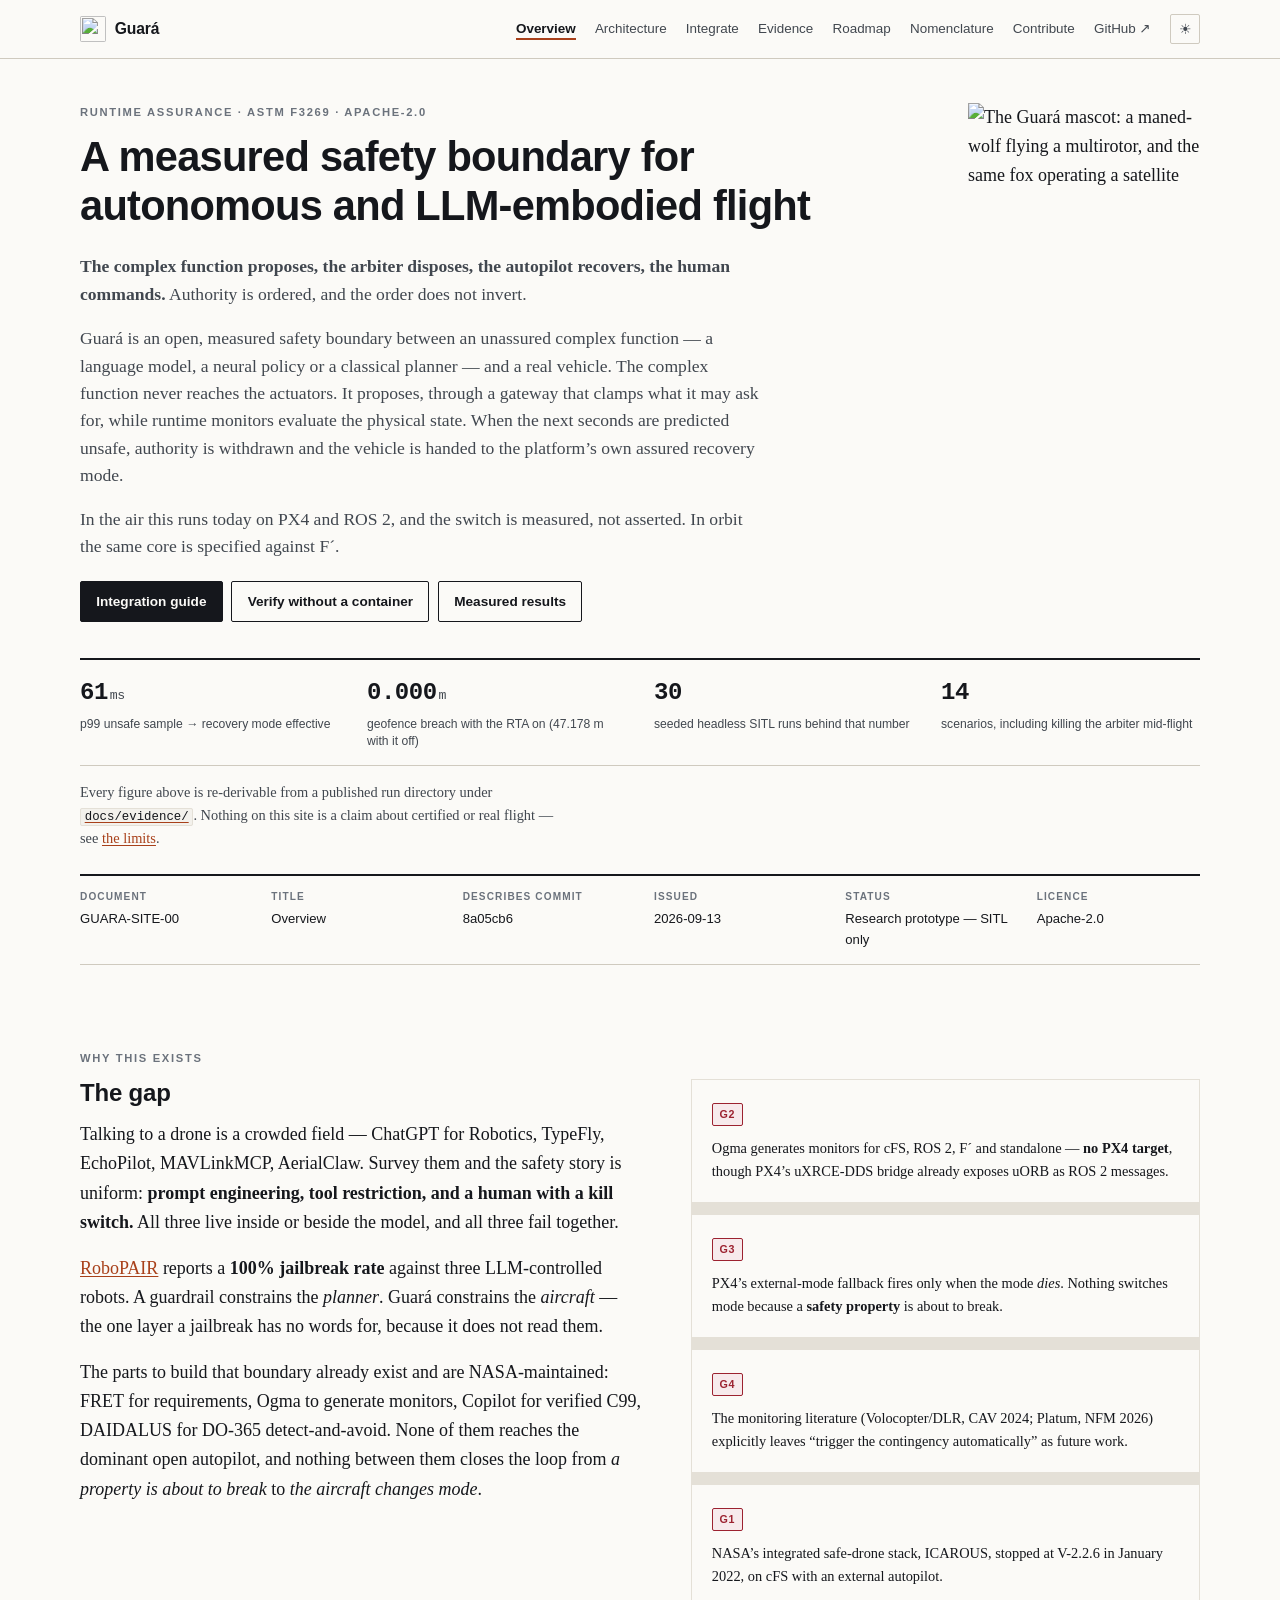
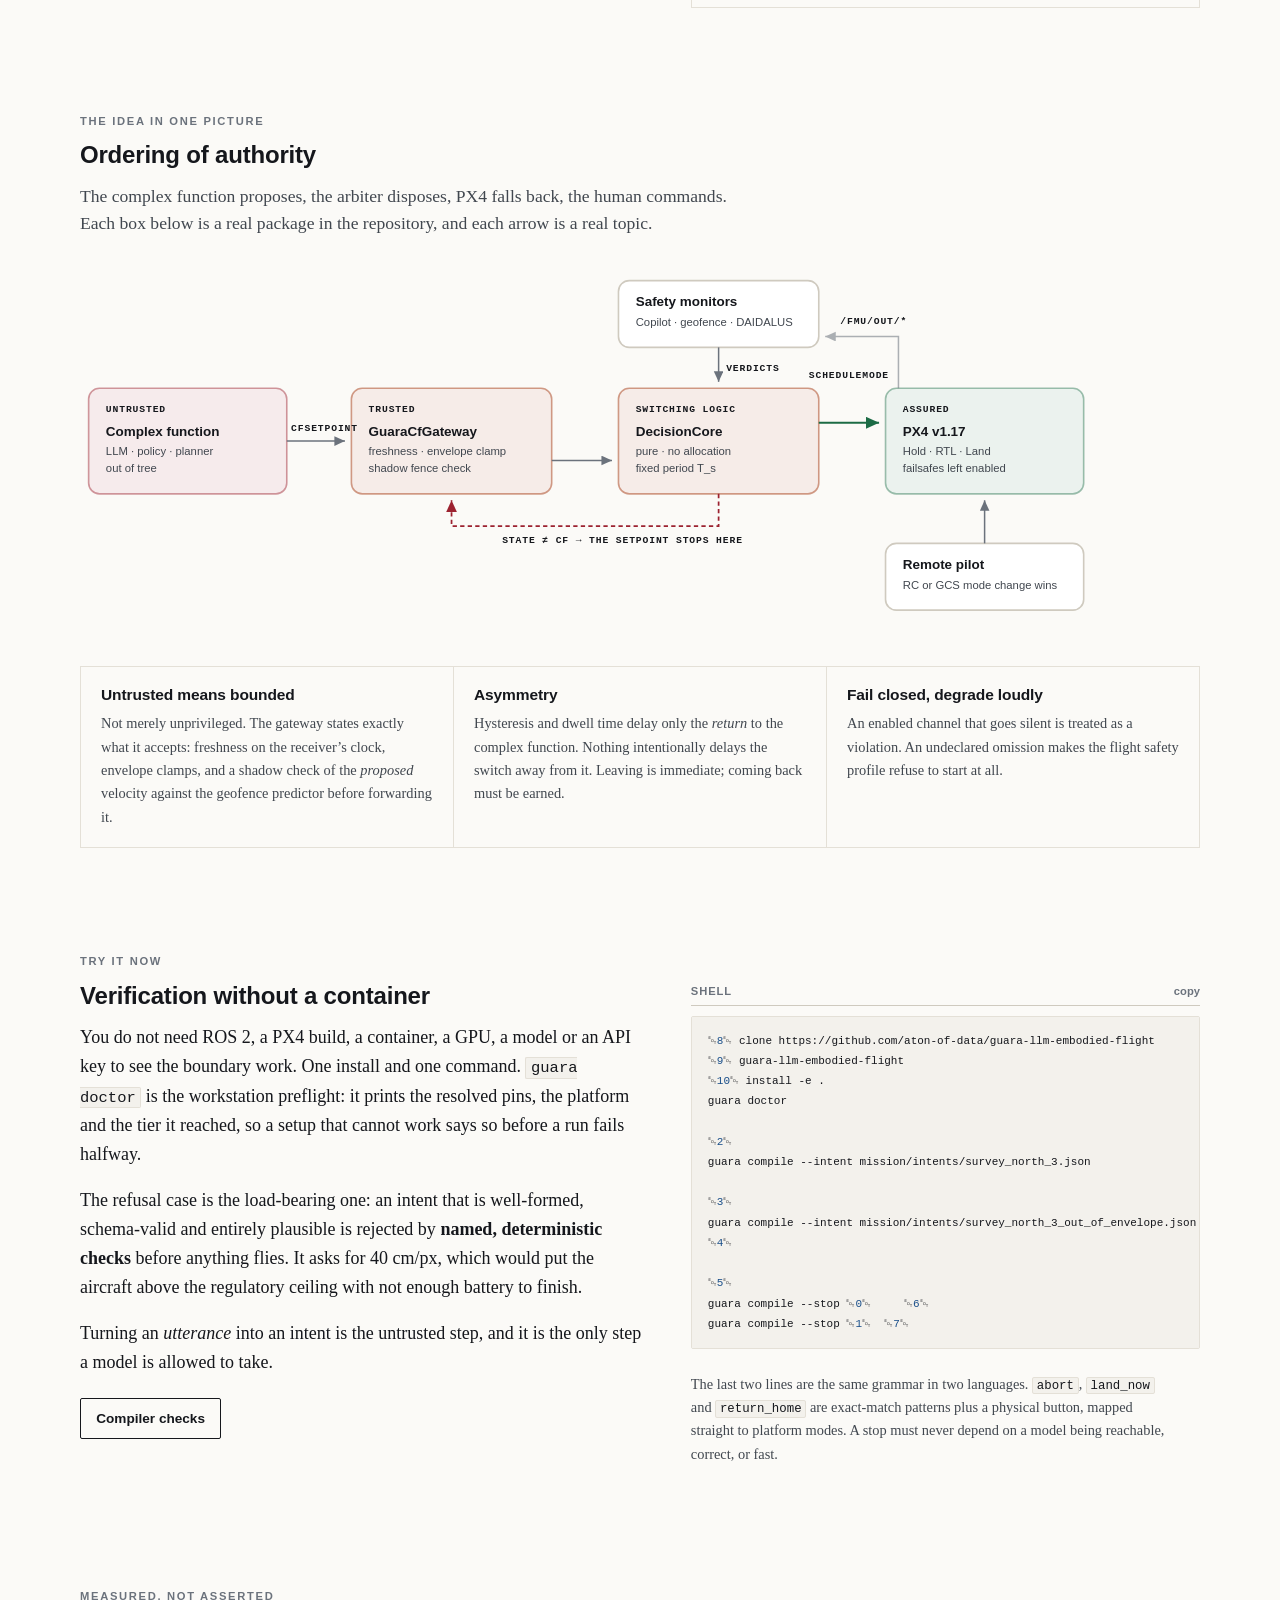
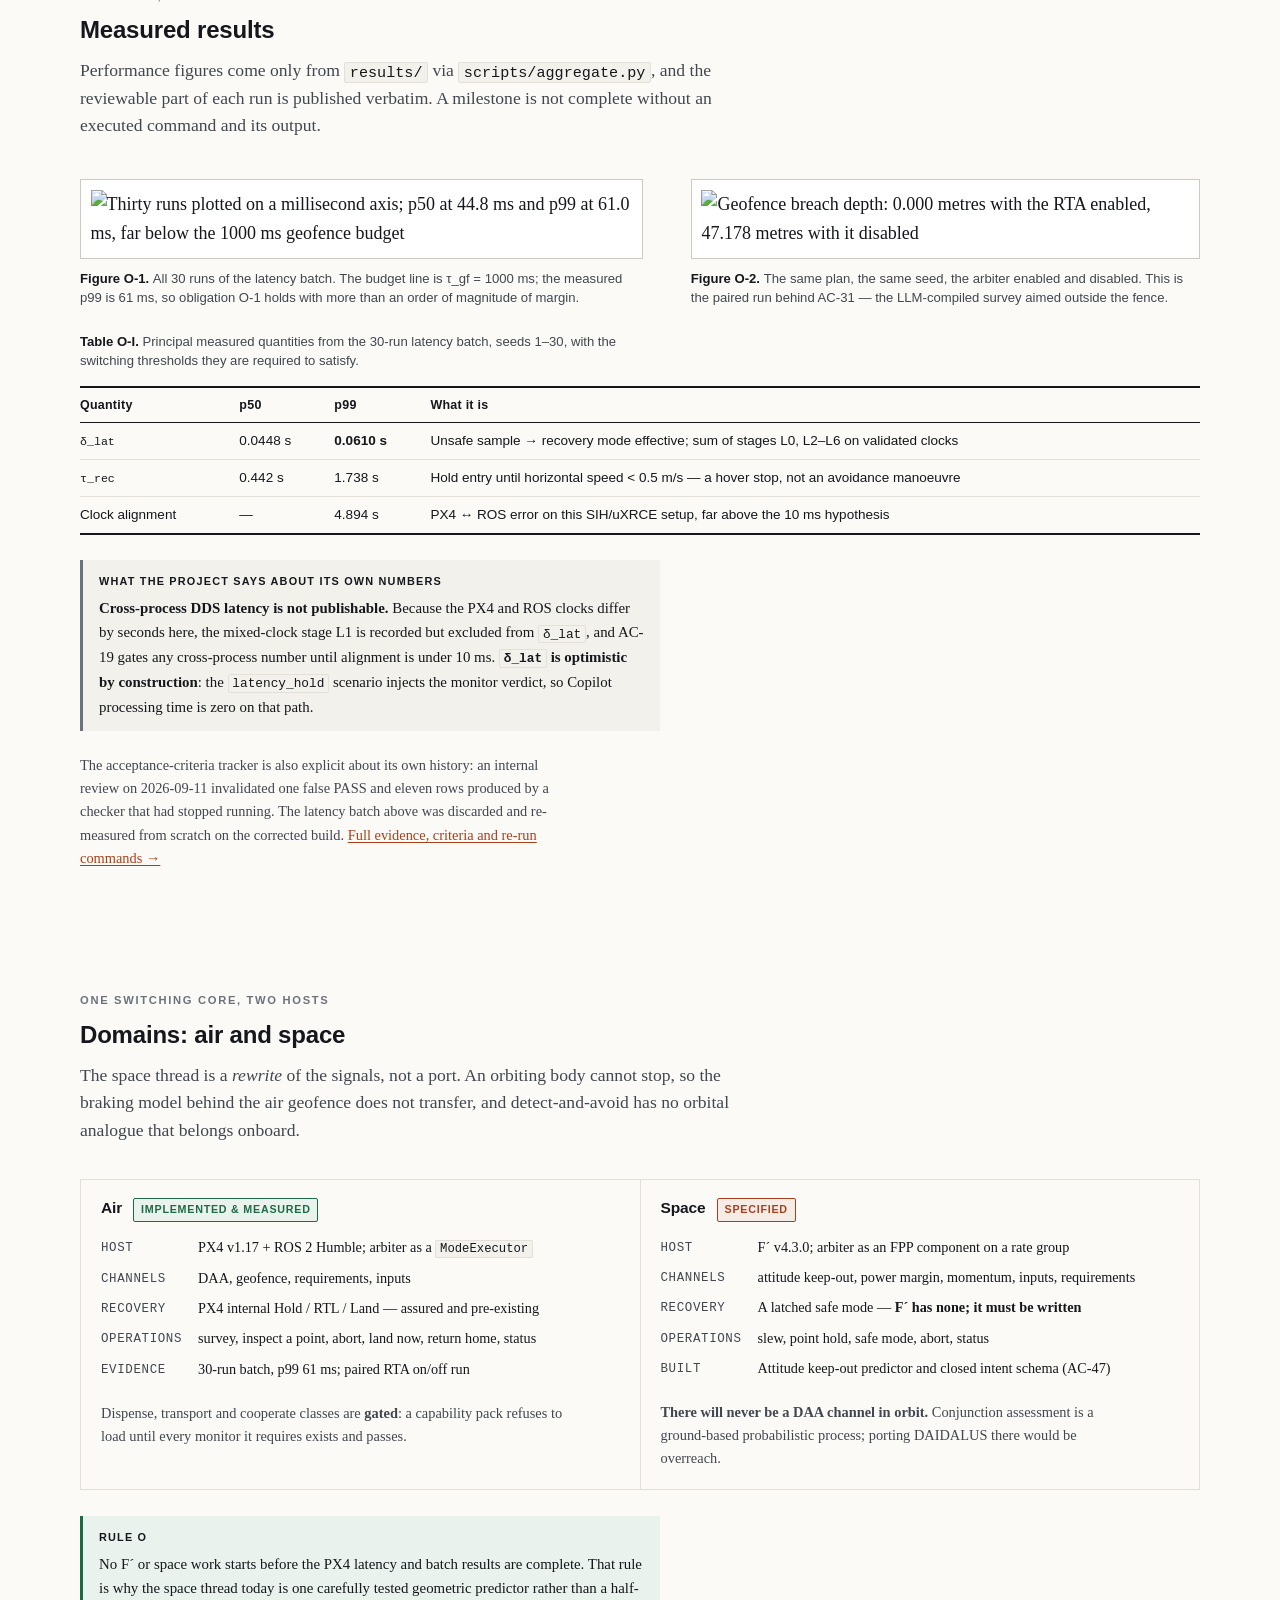
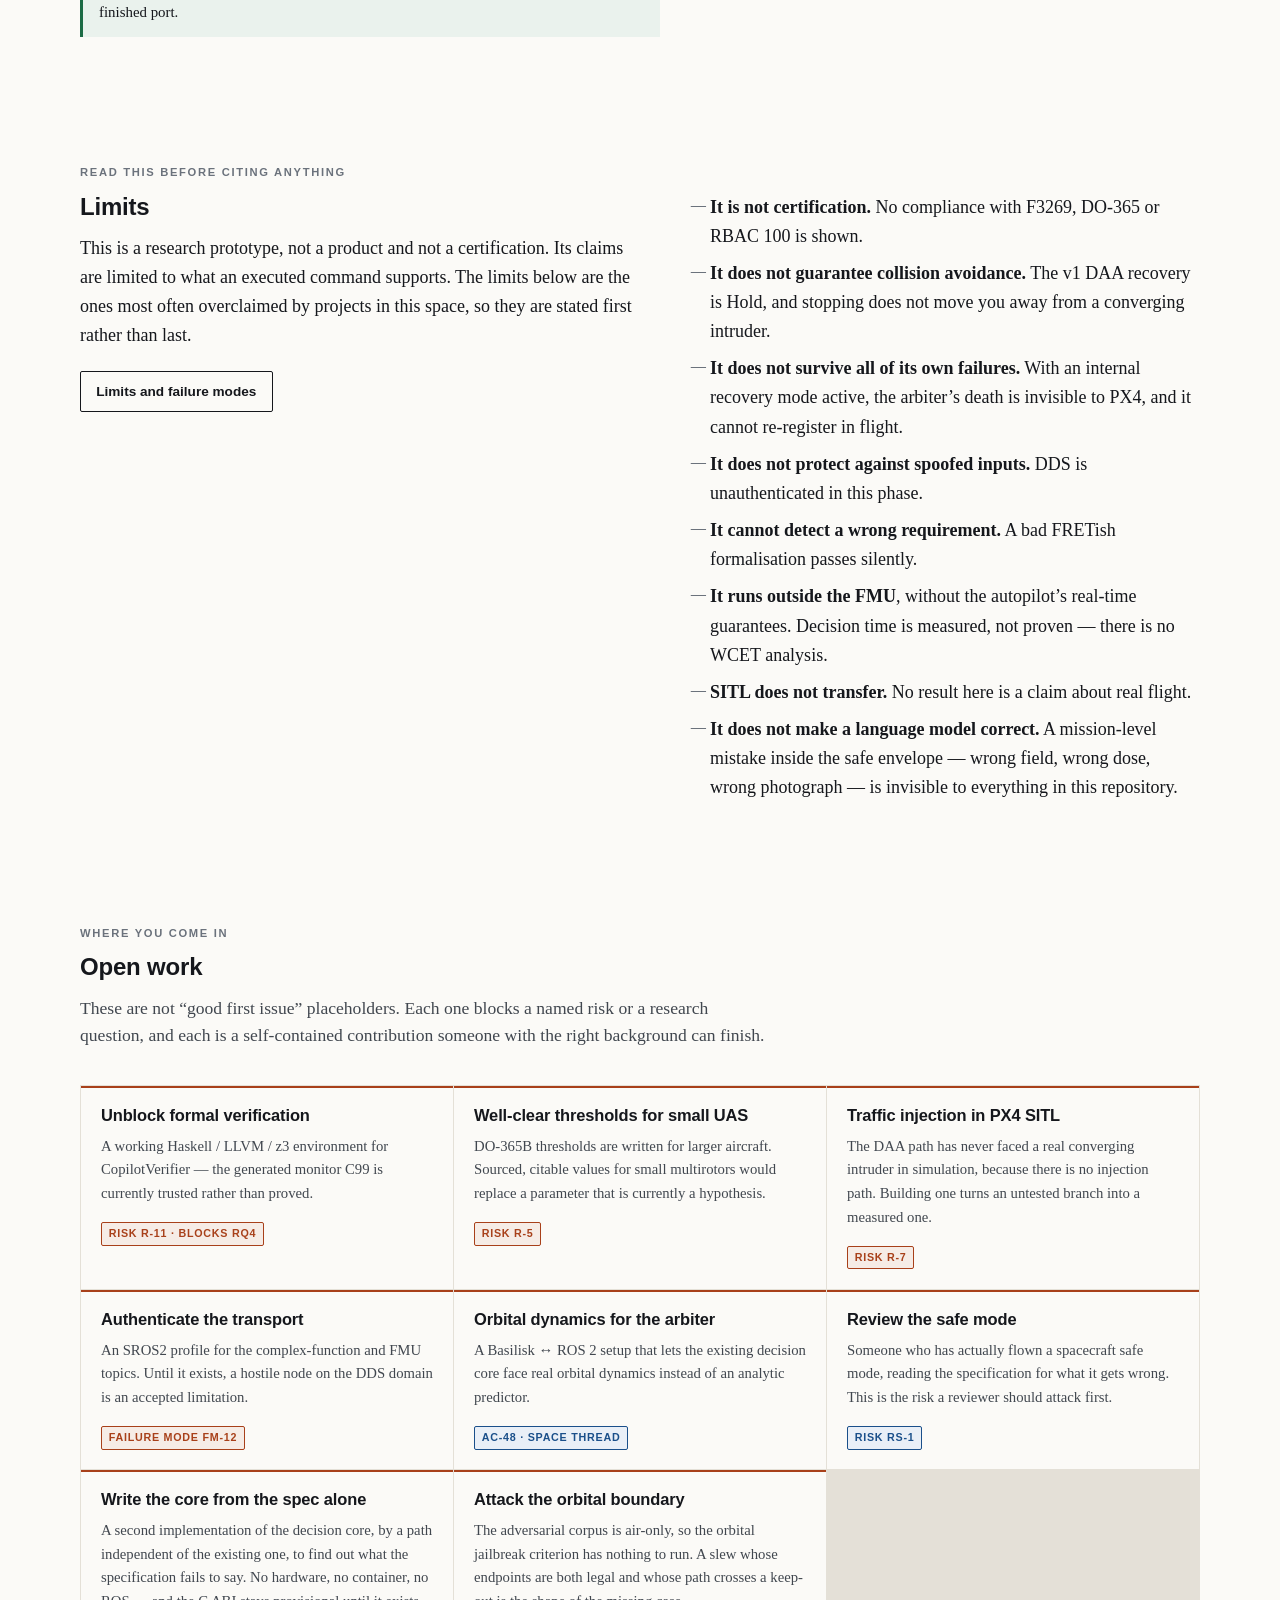
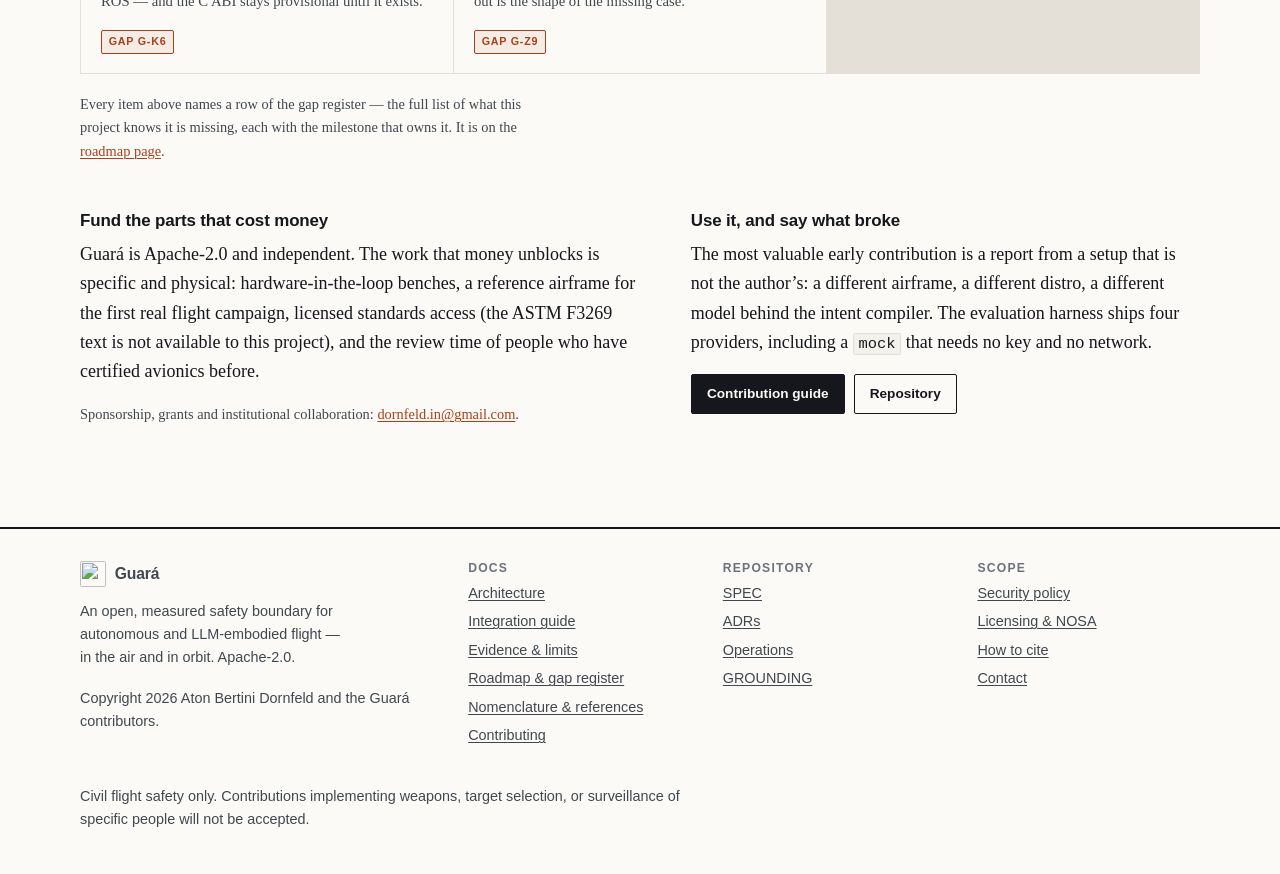
==== commit 0d9e1345: "fix(site): restate the current tracker, entry path and identifier set Three pages had fallen behind " ====
--- a/site/index.html
+++ b/site/index.html
@@ -142,7 +142,7 @@
     <dl class="docmeta">
     <div><dt>Document</dt><dd>GUARA-SITE-00</dd></div>
     <div><dt>Title</dt><dd>Overview</dd></div>
-    <div><dt>Describes commit</dt><dd>300a8b8</dd></div>
+    <div><dt>Describes commit</dt><dd>8a05cb6</dd></div>
     <div><dt>Issued</dt><dd>2026-09-13</dd></div>
     <div><dt>Status</dt><dd>Research prototype — SITL only</dd></div>
     <div><dt>Licence</dt><dd>Apache-2.0</dd></div>
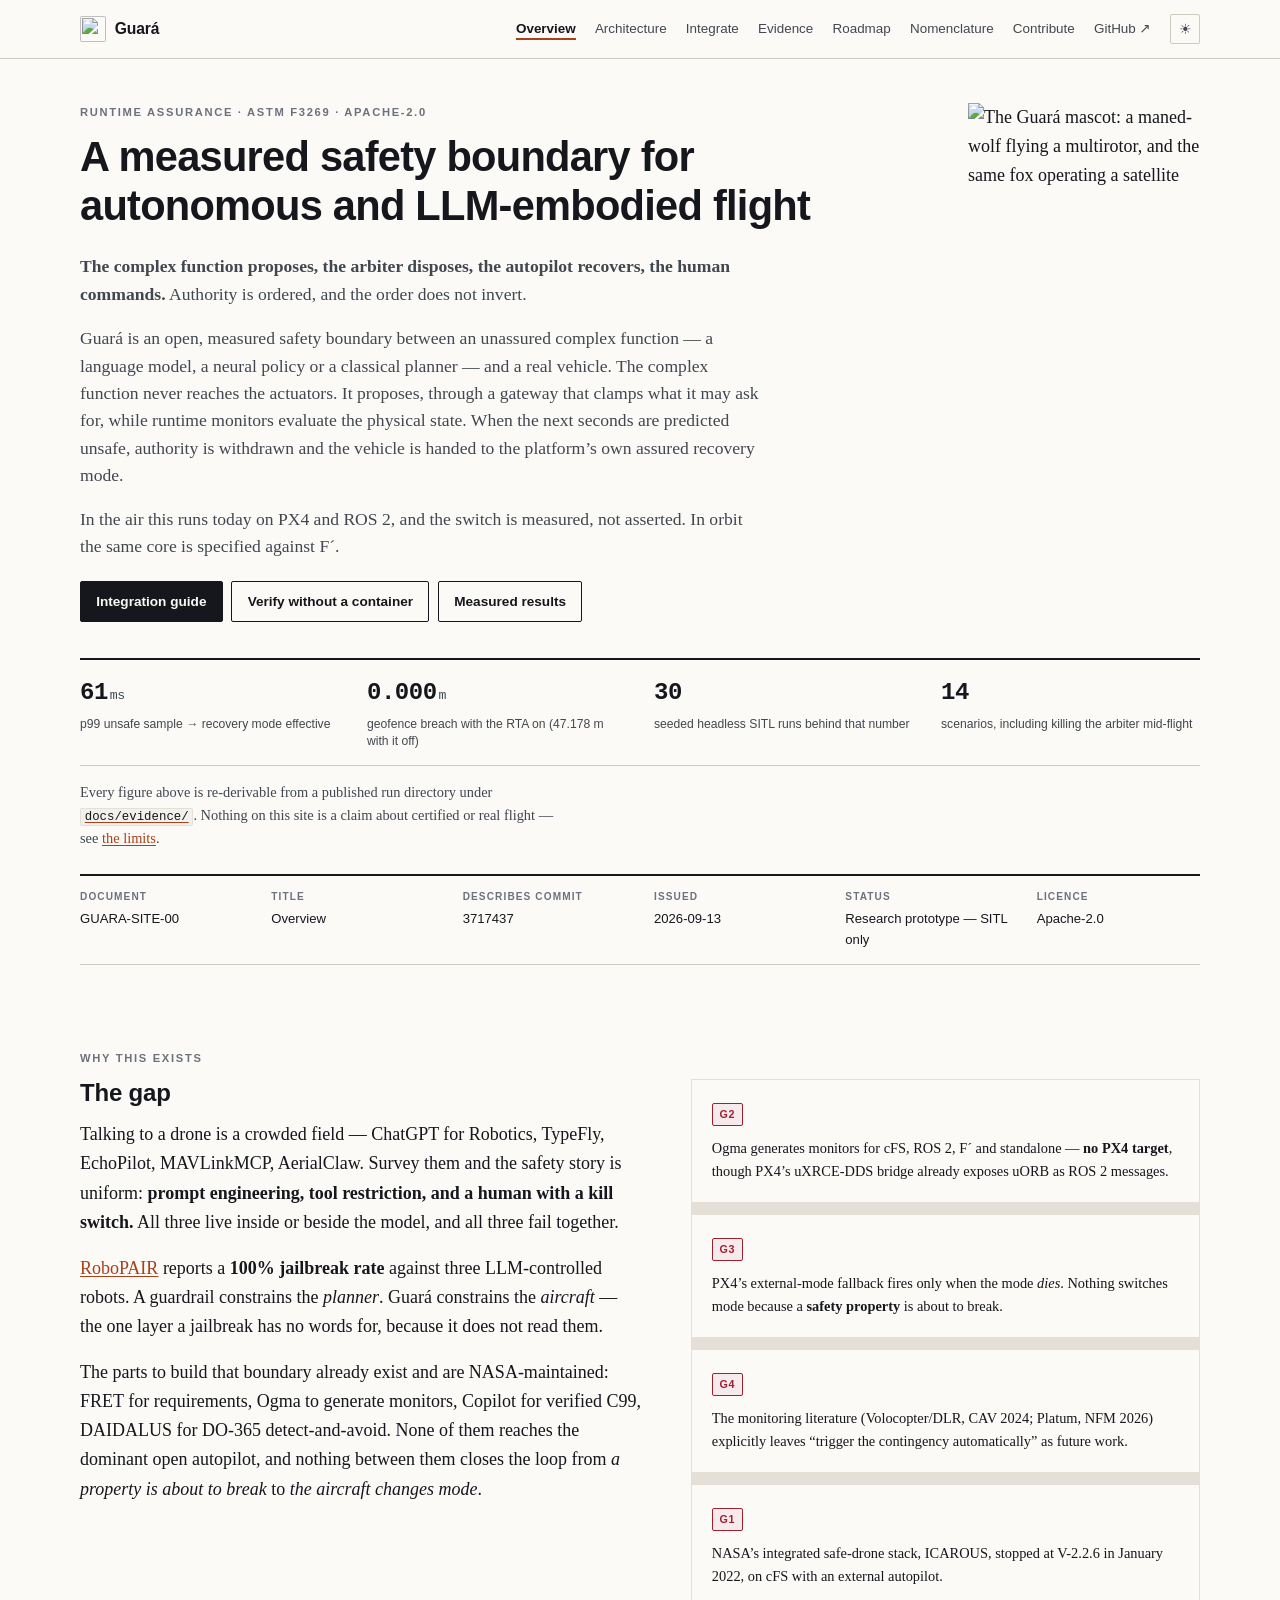
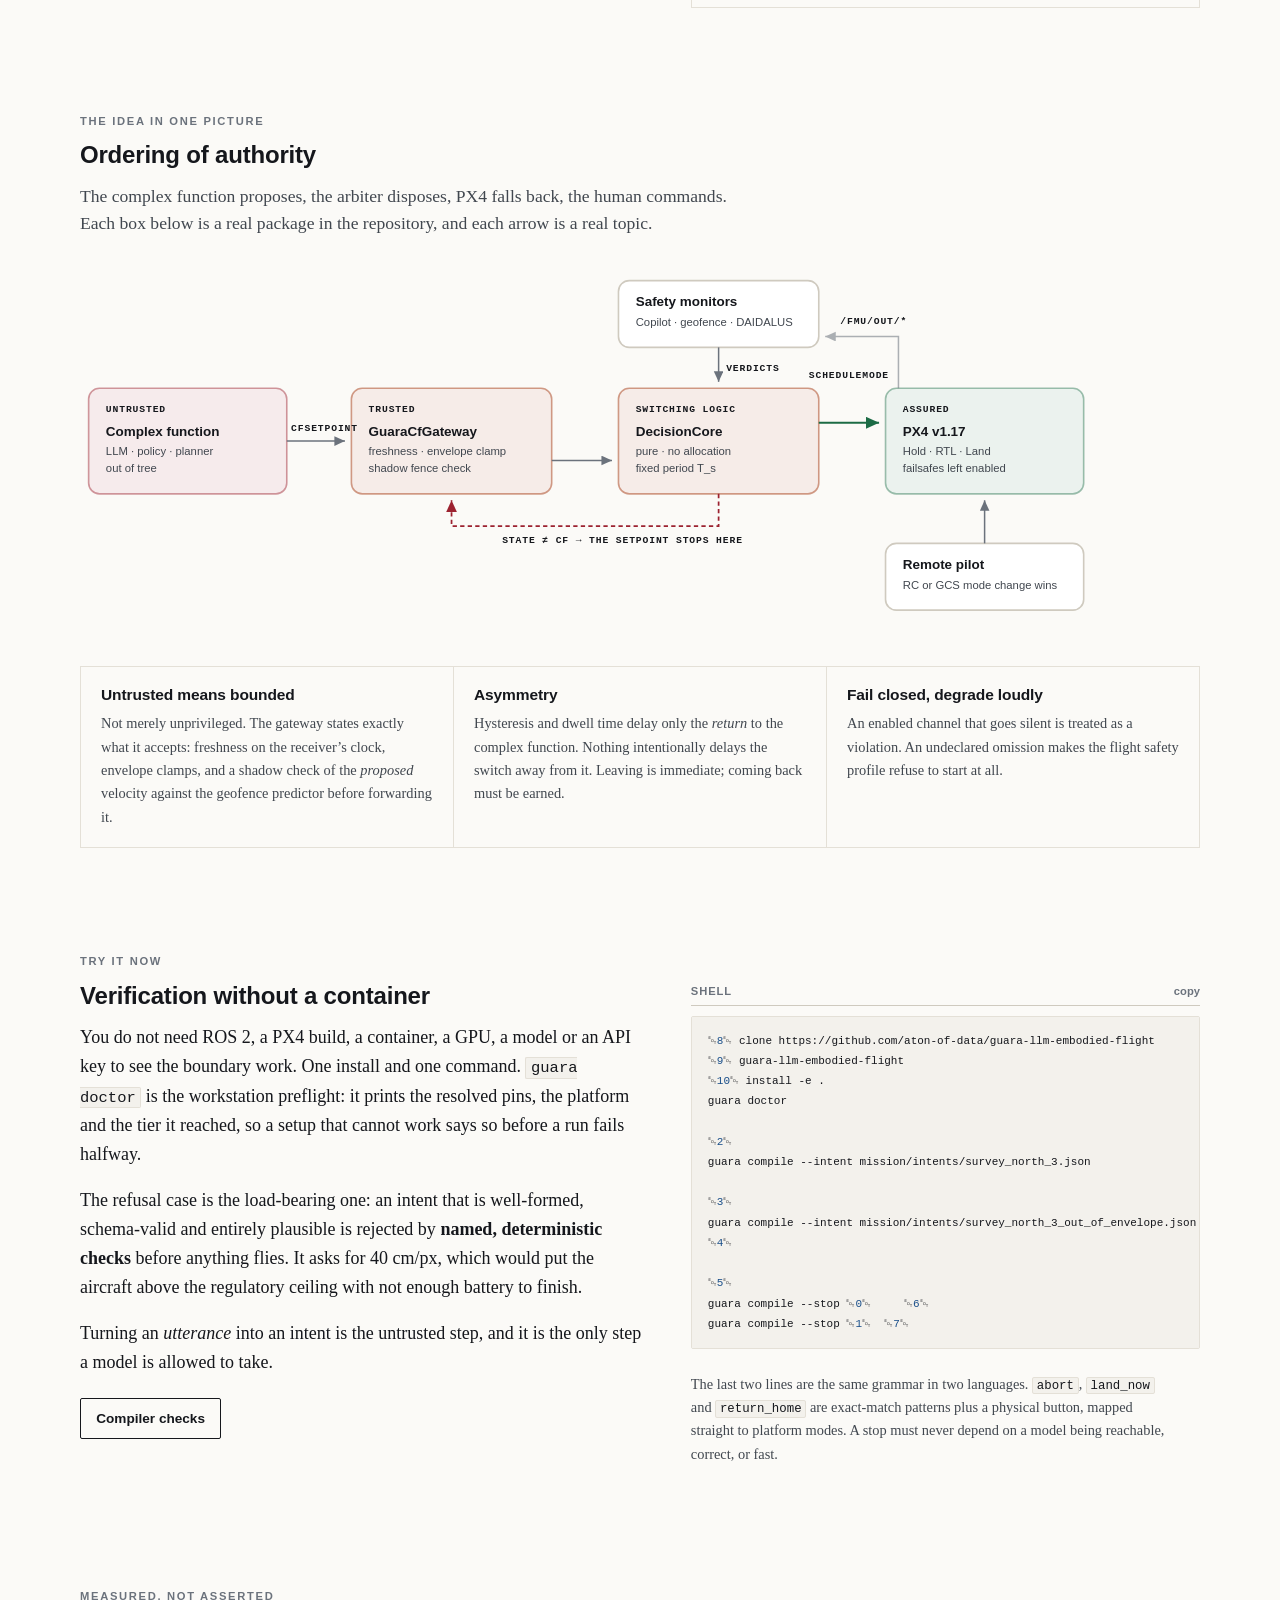
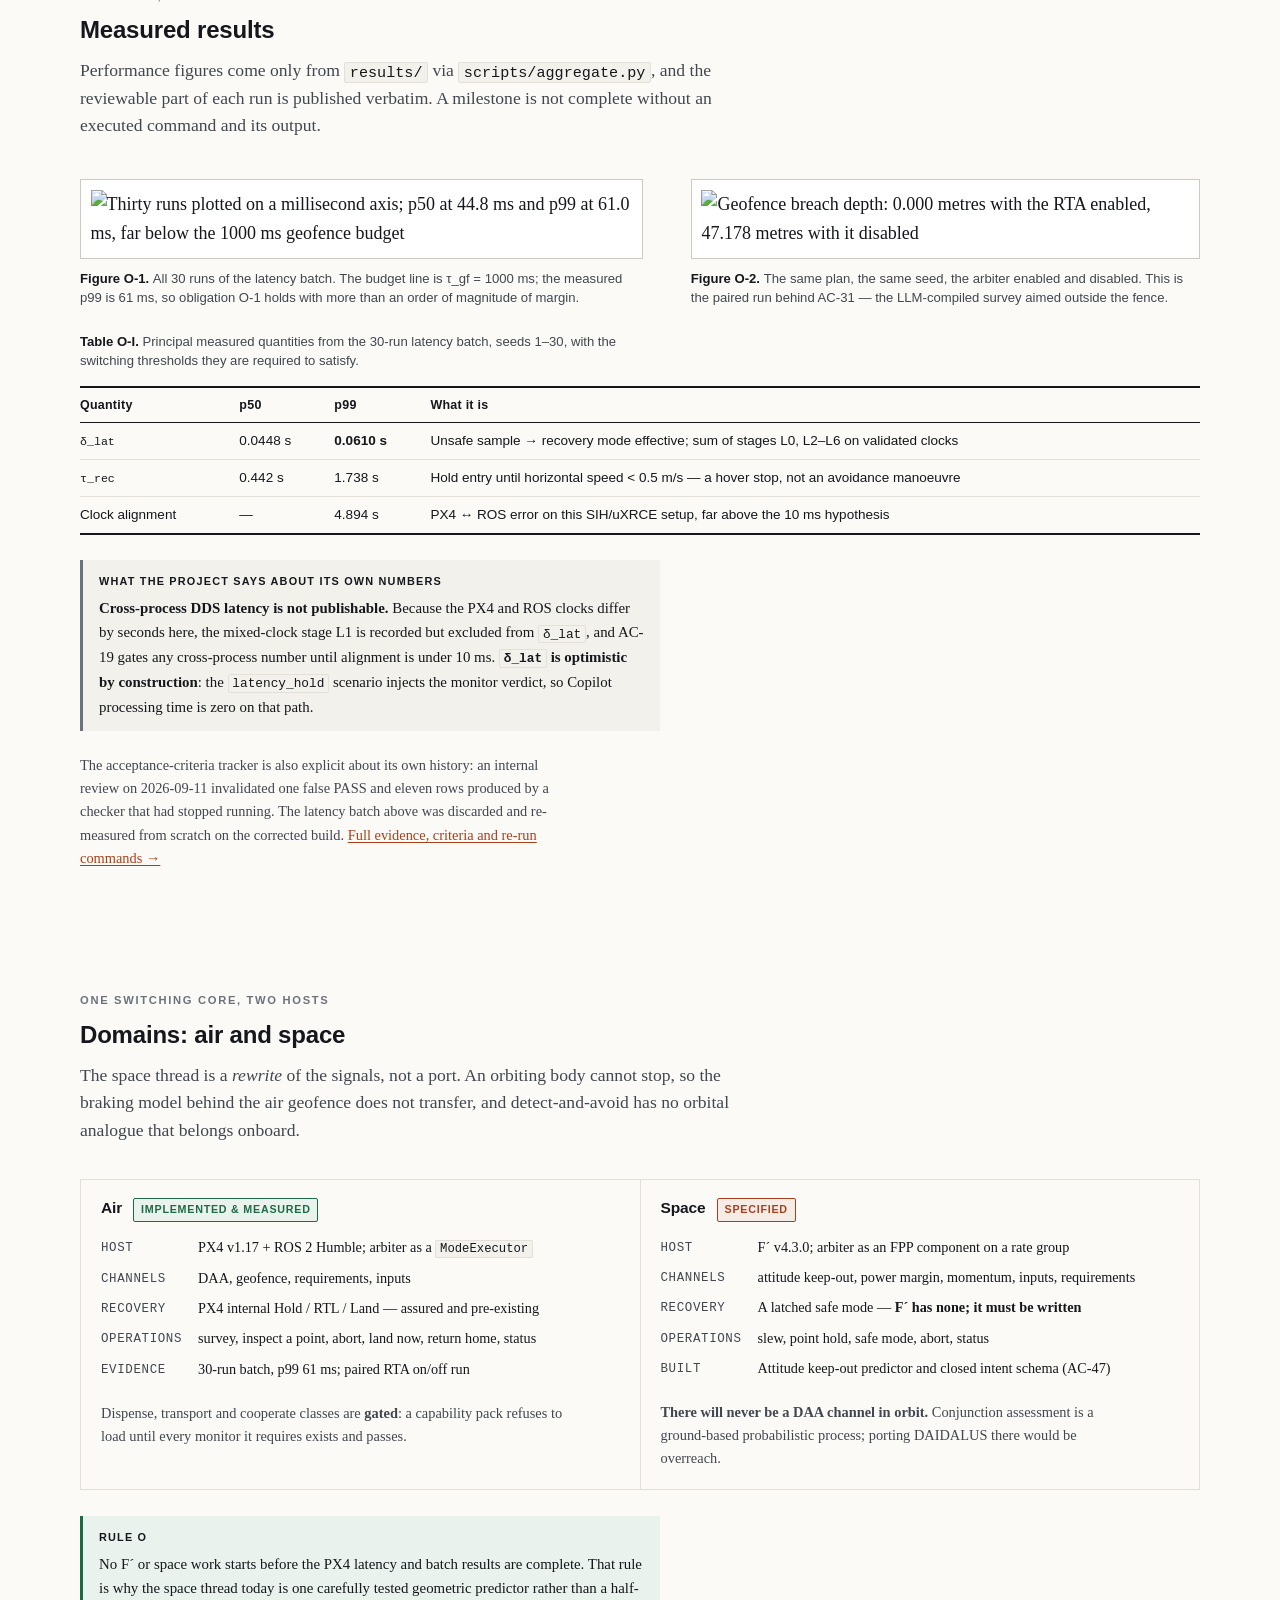
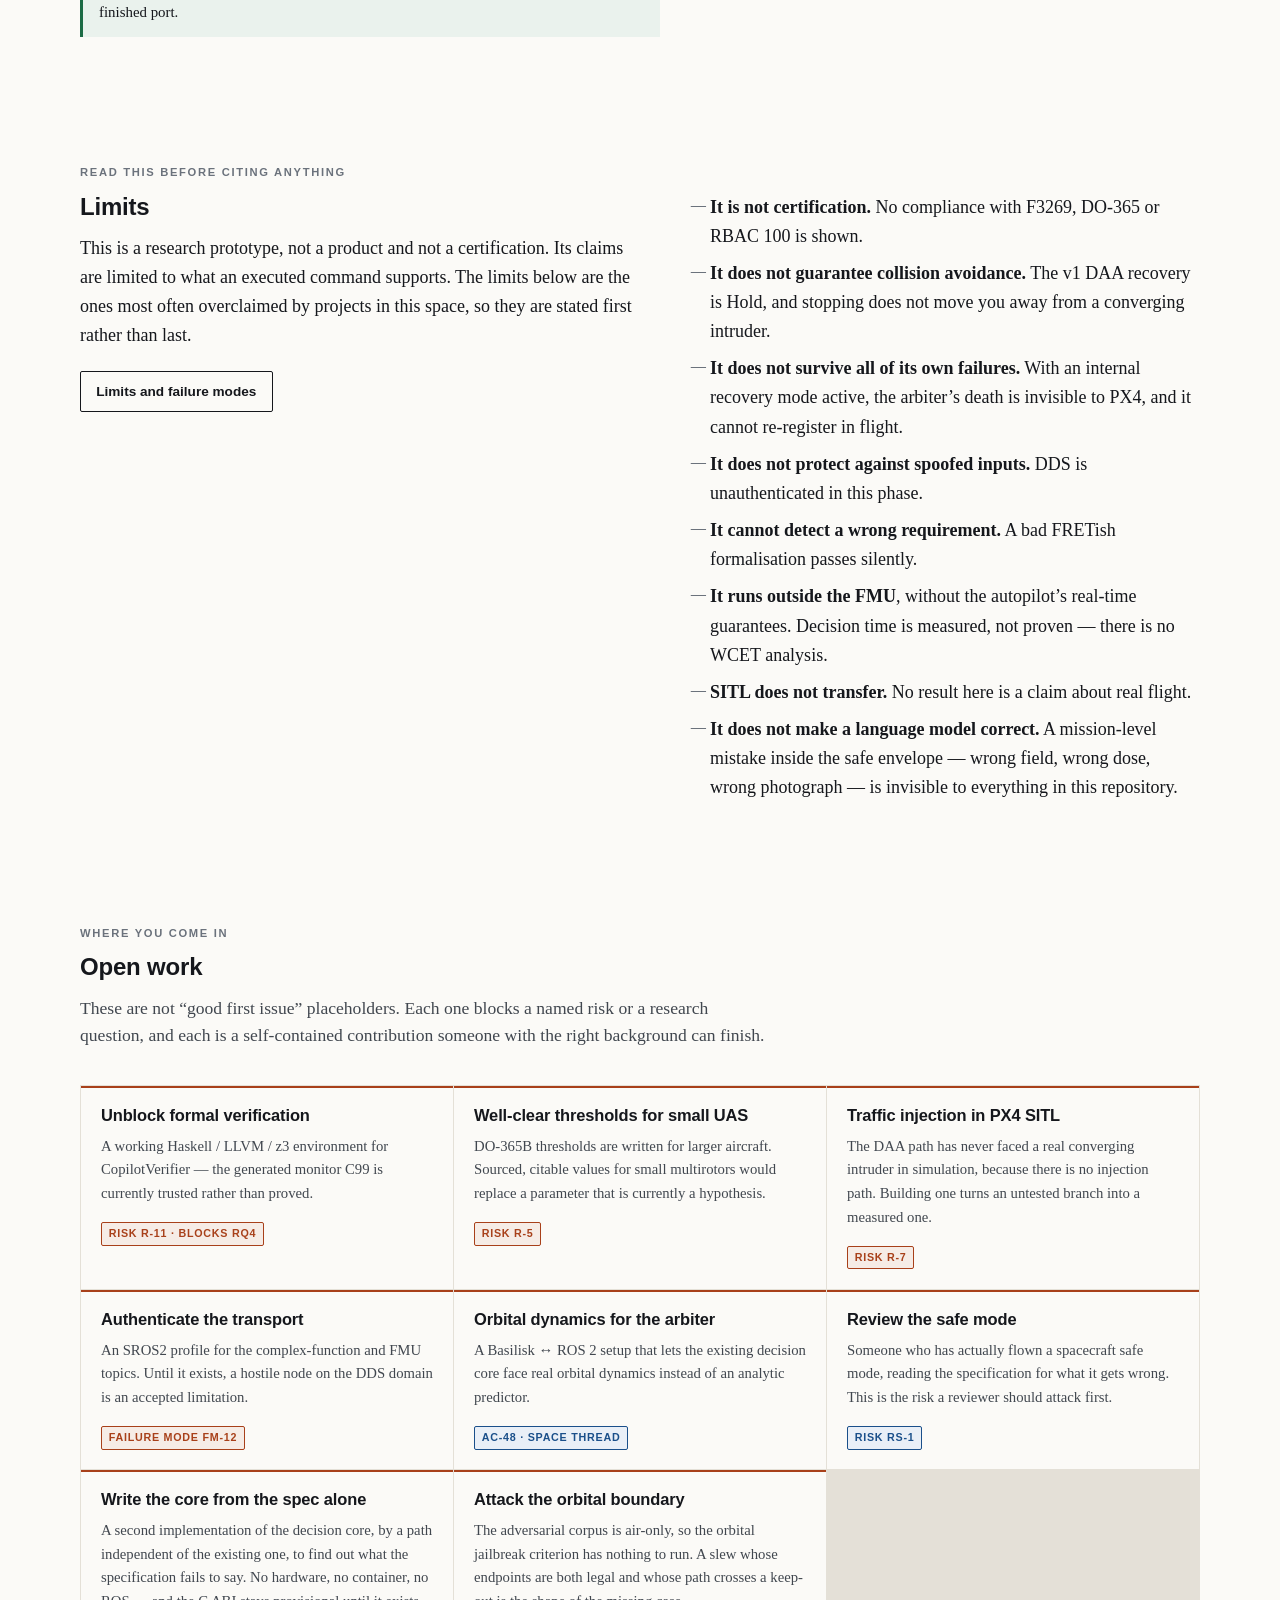
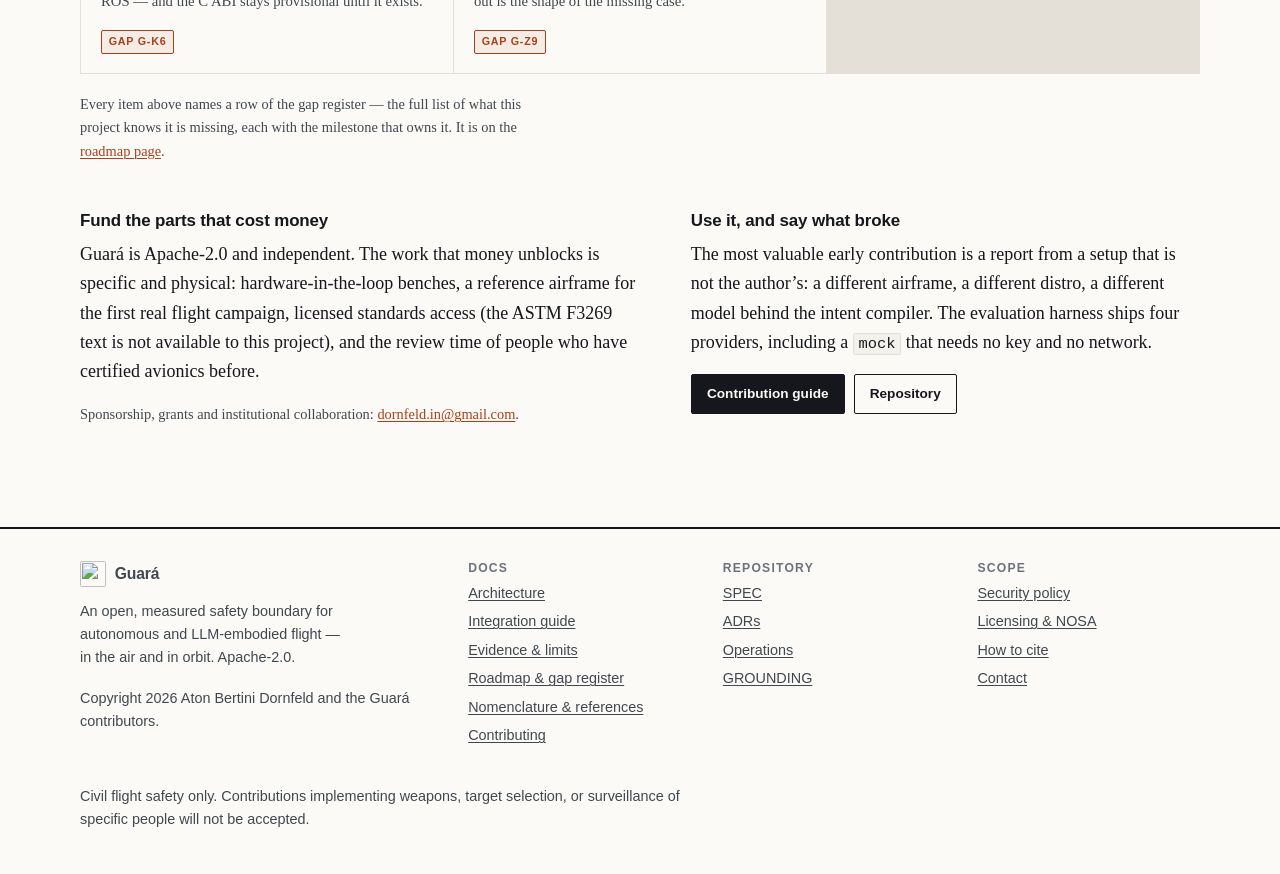
==== commit 21b5a9e5: "docs(site): restate the space half of the gateway contract The architecture page taught the contract" ====
--- a/site/index.html
+++ b/site/index.html
@@ -142,7 +142,7 @@
     <dl class="docmeta">
     <div><dt>Document</dt><dd>GUARA-SITE-00</dd></div>
     <div><dt>Title</dt><dd>Overview</dd></div>
-    <div><dt>Describes commit</dt><dd>8a05cb6</dd></div>
+    <div><dt>Describes commit</dt><dd>3717437</dd></div>
     <div><dt>Issued</dt><dd>2026-09-13</dd></div>
     <div><dt>Status</dt><dd>Research prototype — SITL only</dd></div>
     <div><dt>Licence</dt><dd>Apache-2.0</dd></div>
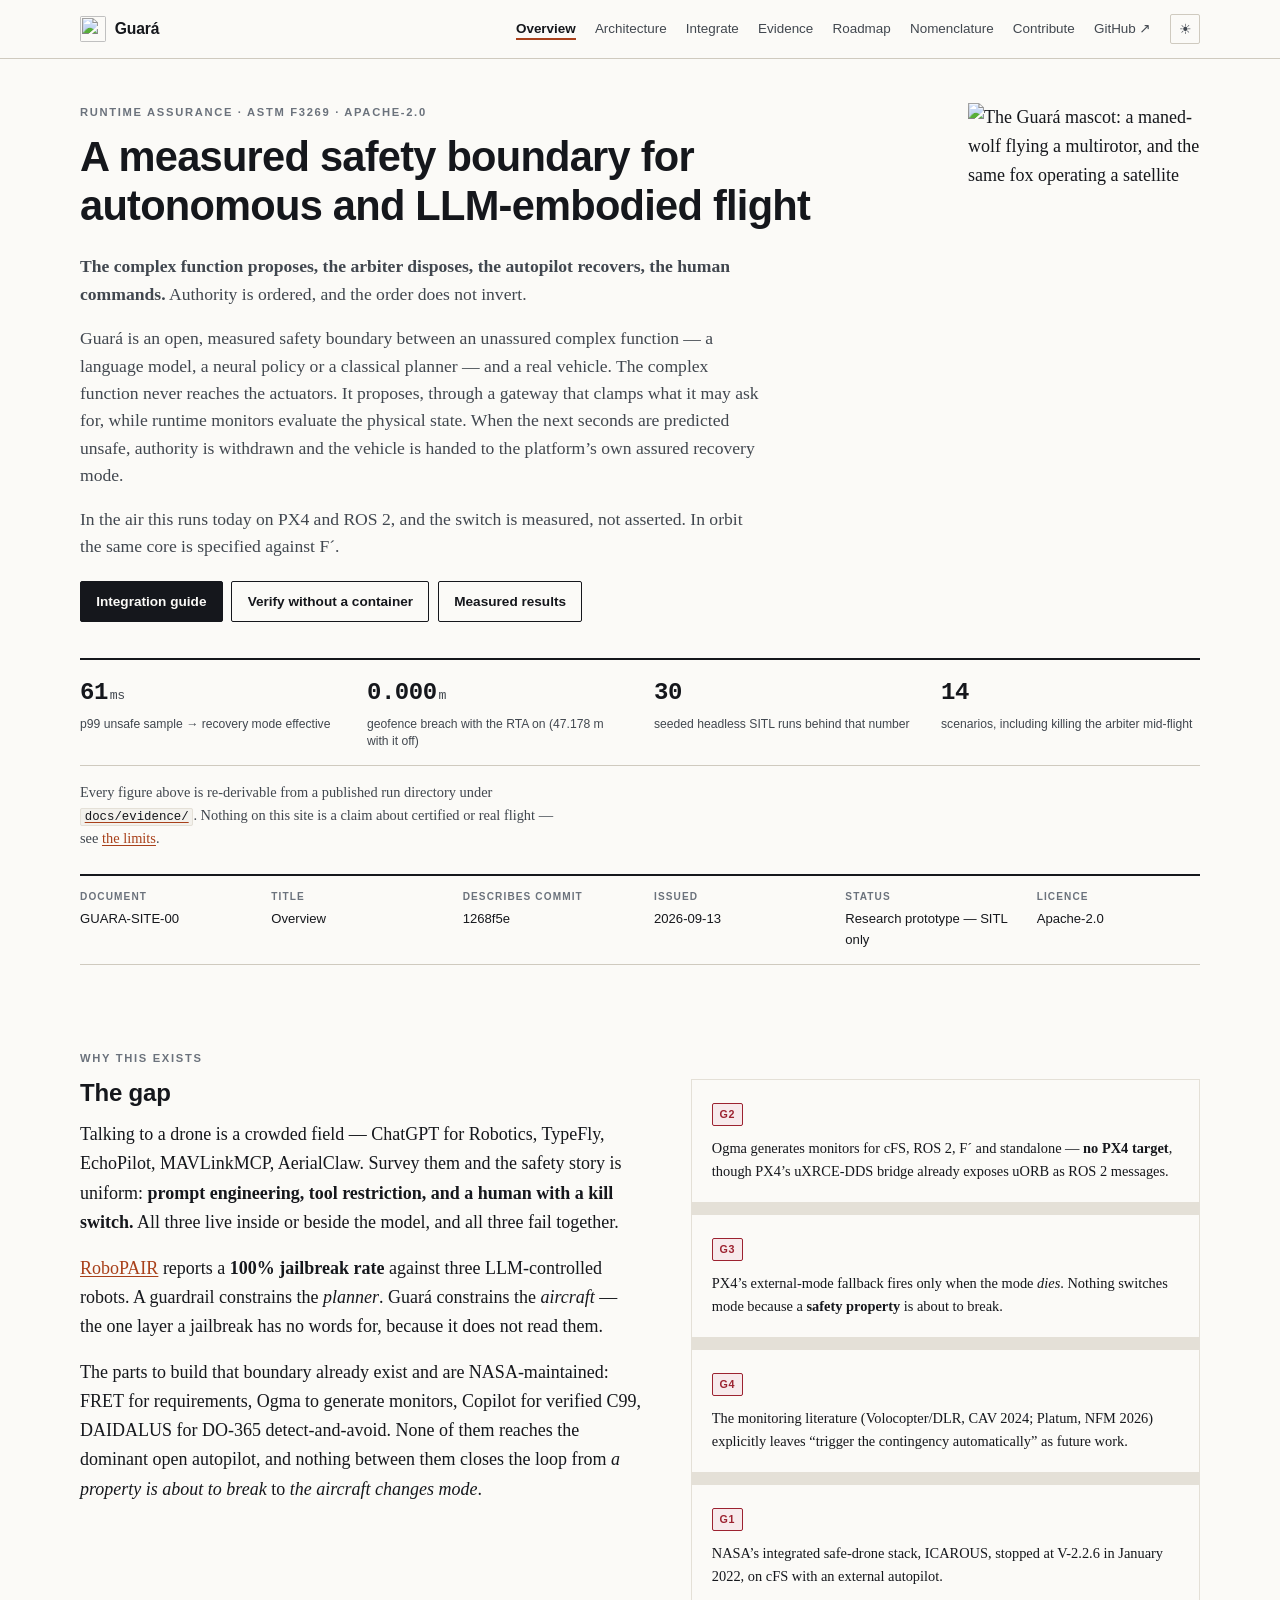
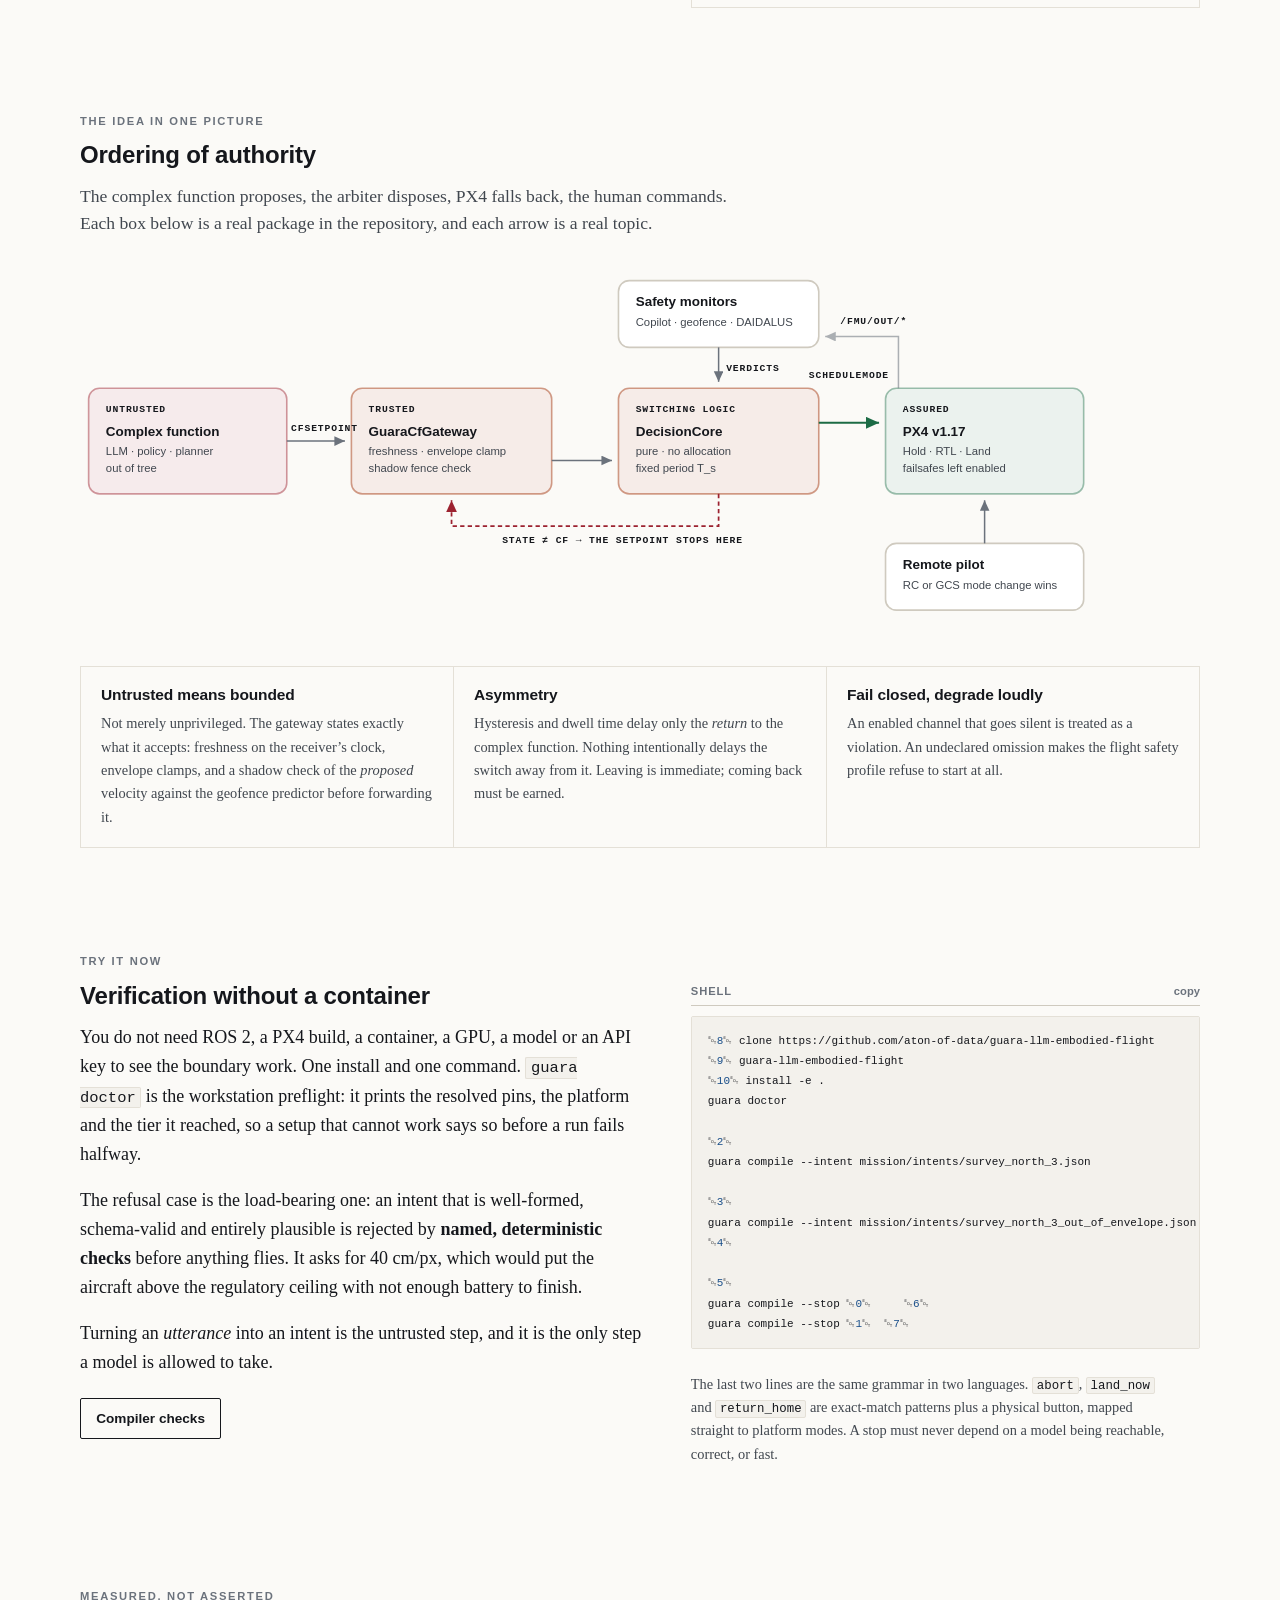
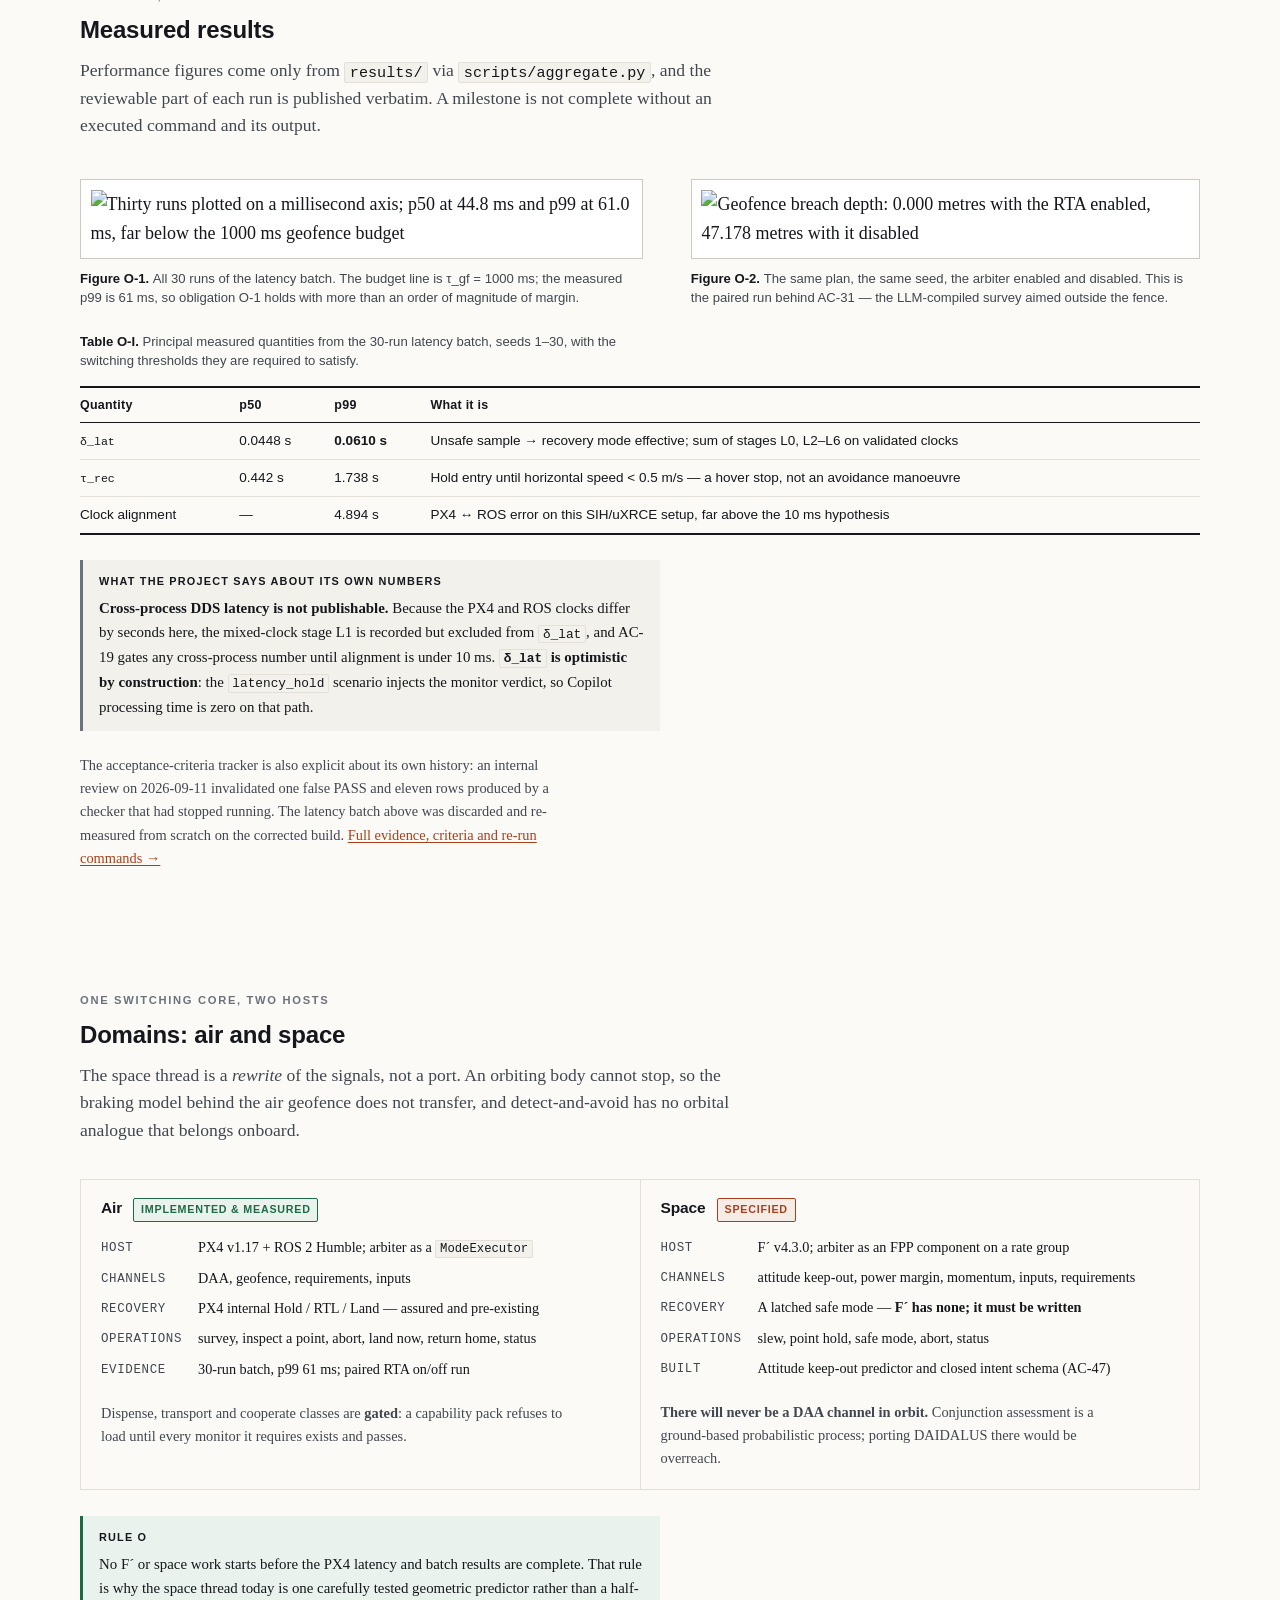
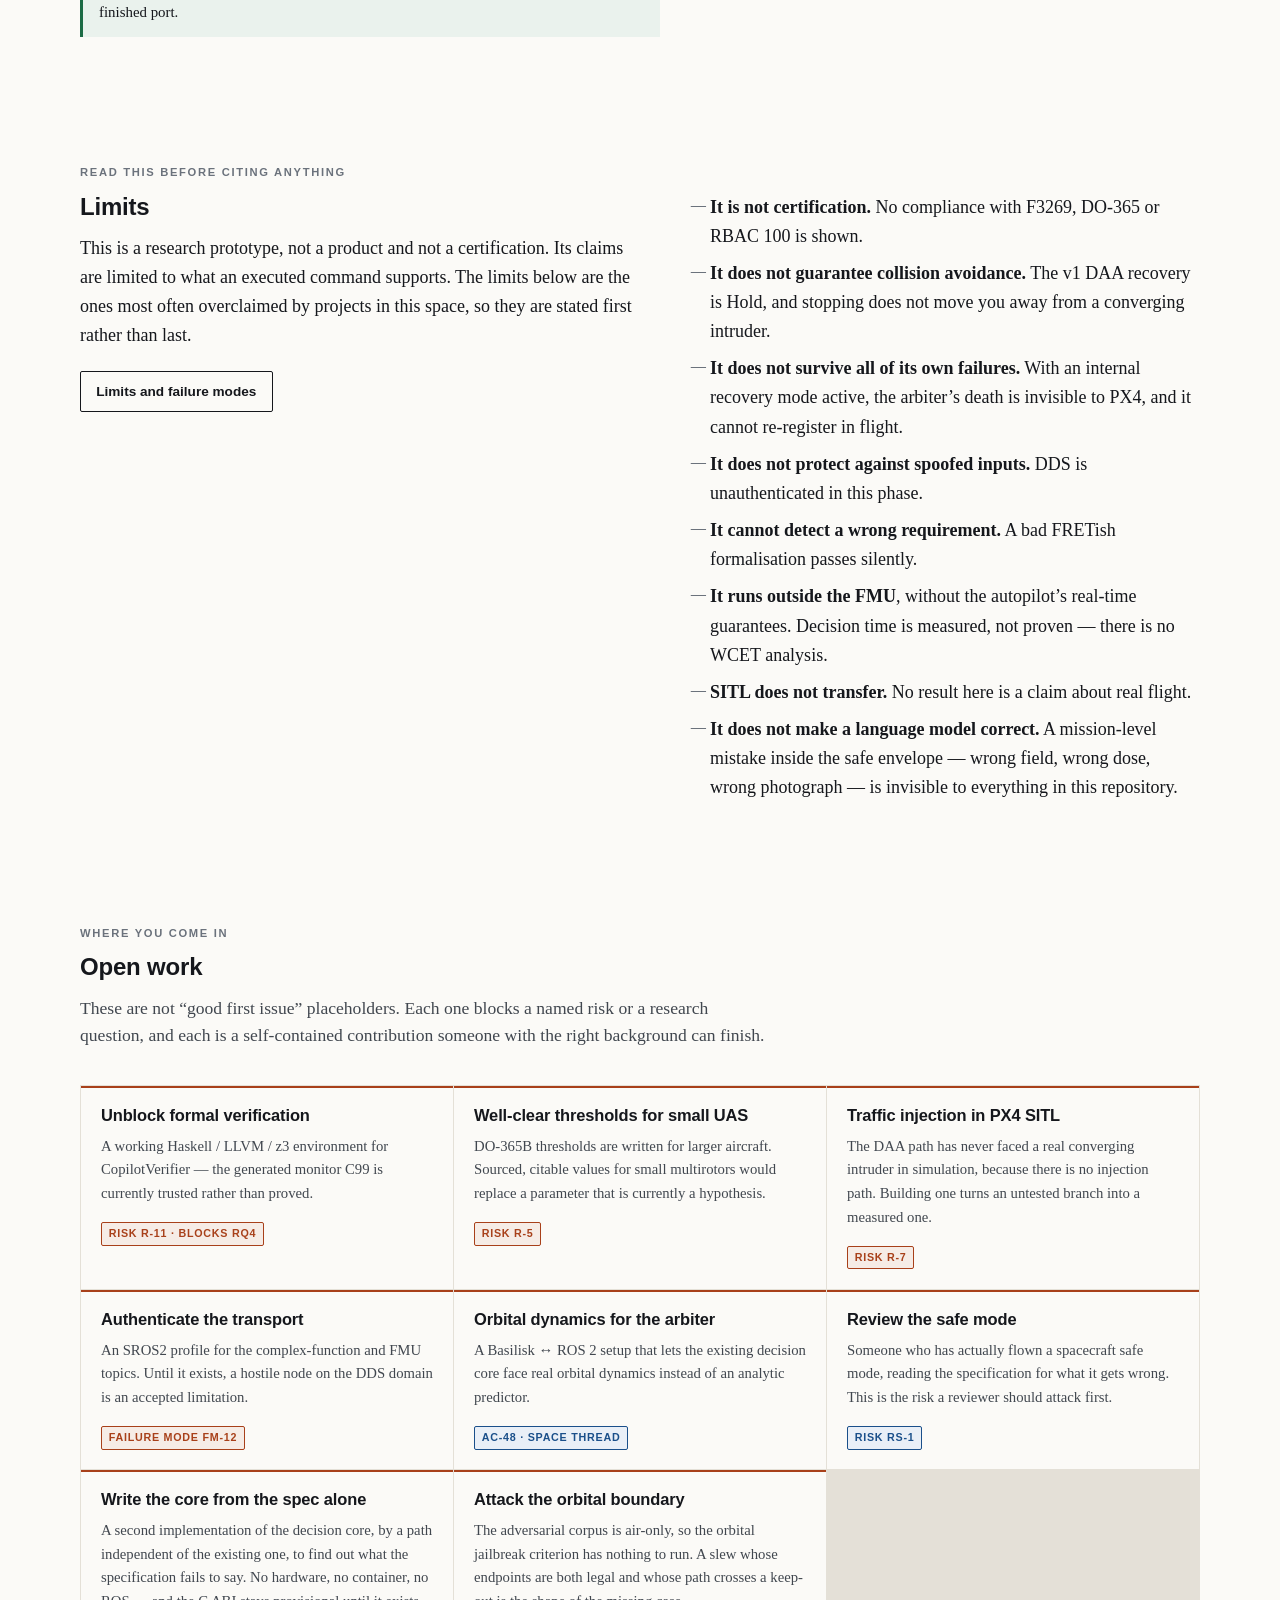
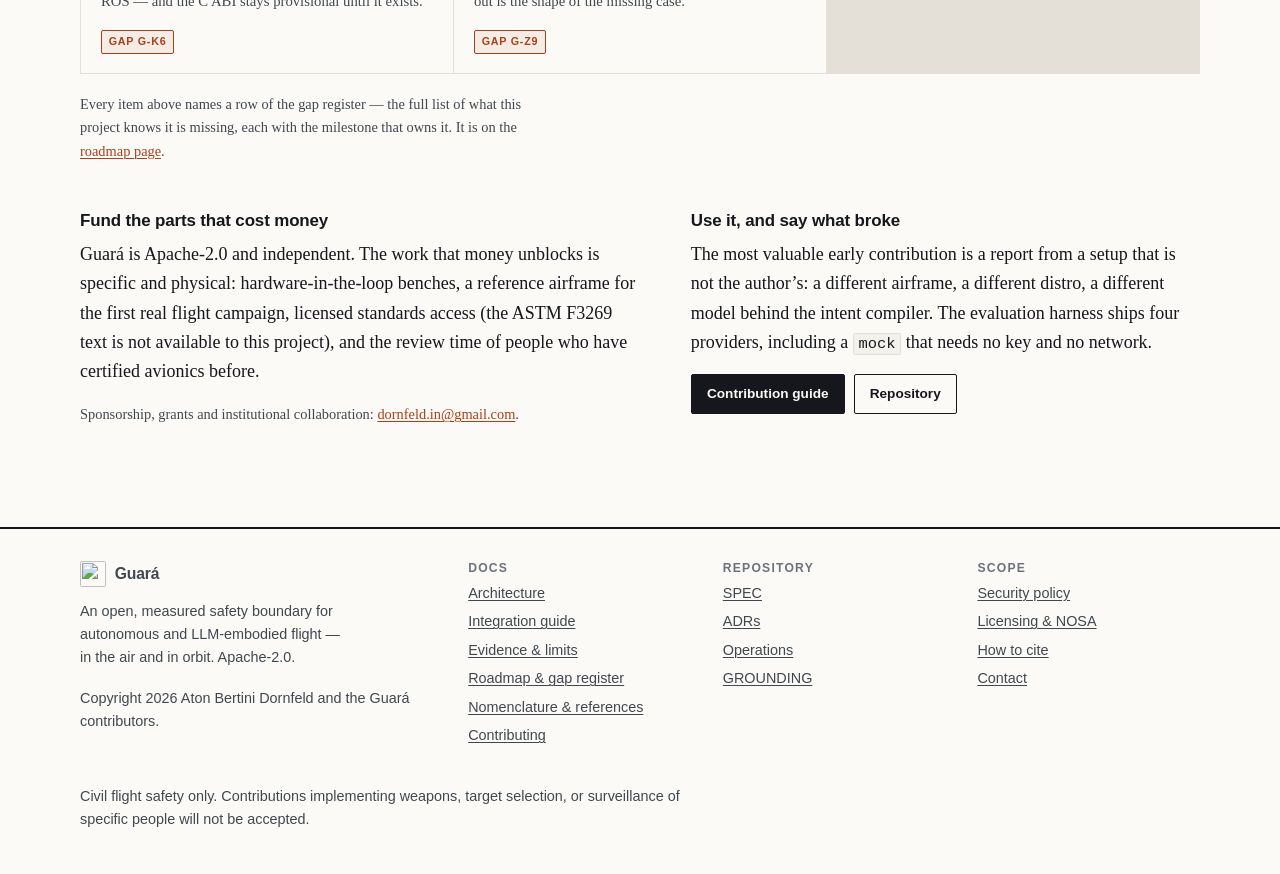
==== commit 54744a6e: "docs: carry the motion-required rule into the operation documents The slew and point-hold gate table" ====
--- a/site/index.html
+++ b/site/index.html
@@ -142,7 +142,7 @@
     <dl class="docmeta">
     <div><dt>Document</dt><dd>GUARA-SITE-00</dd></div>
     <div><dt>Title</dt><dd>Overview</dd></div>
-    <div><dt>Describes commit</dt><dd>3717437</dd></div>
+    <div><dt>Describes commit</dt><dd>1268f5e</dd></div>
     <div><dt>Issued</dt><dd>2026-09-13</dd></div>
     <div><dt>Status</dt><dd>Research prototype — SITL only</dd></div>
     <div><dt>Licence</dt><dd>Apache-2.0</dd></div>
